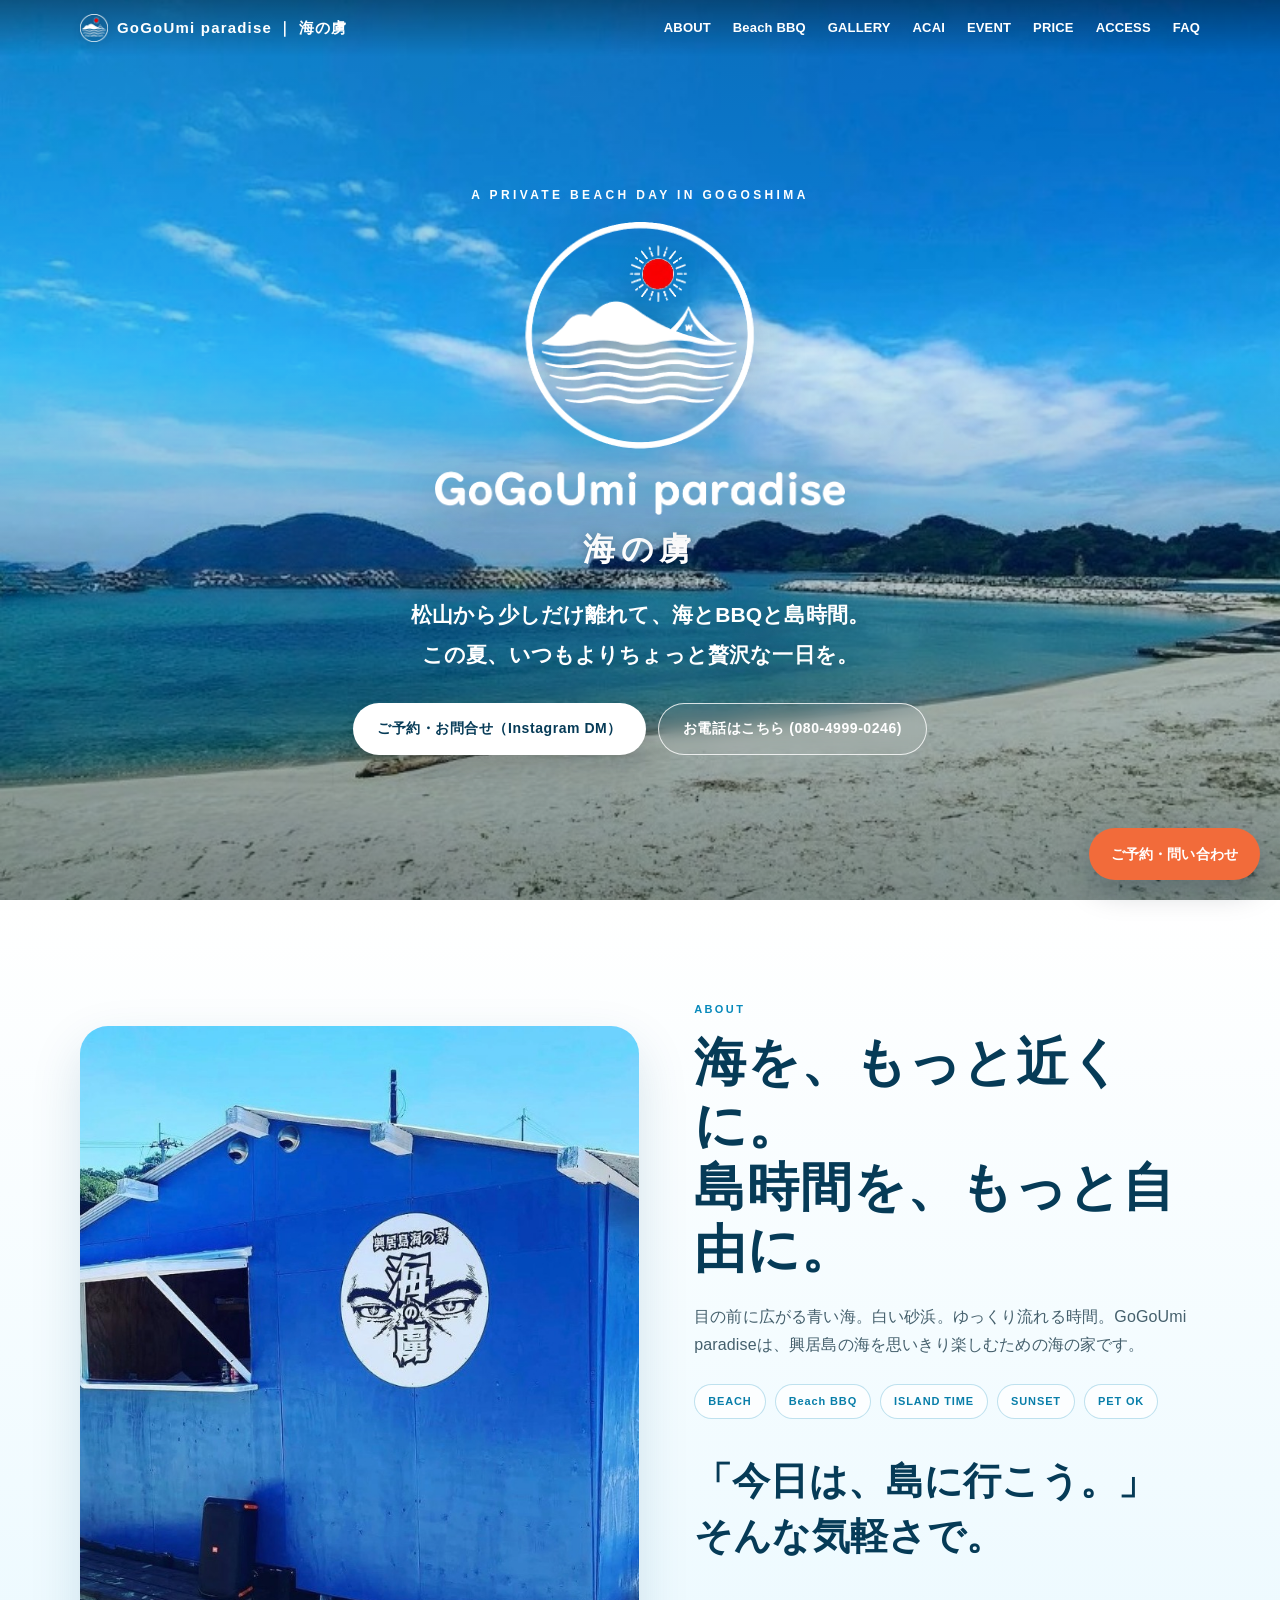
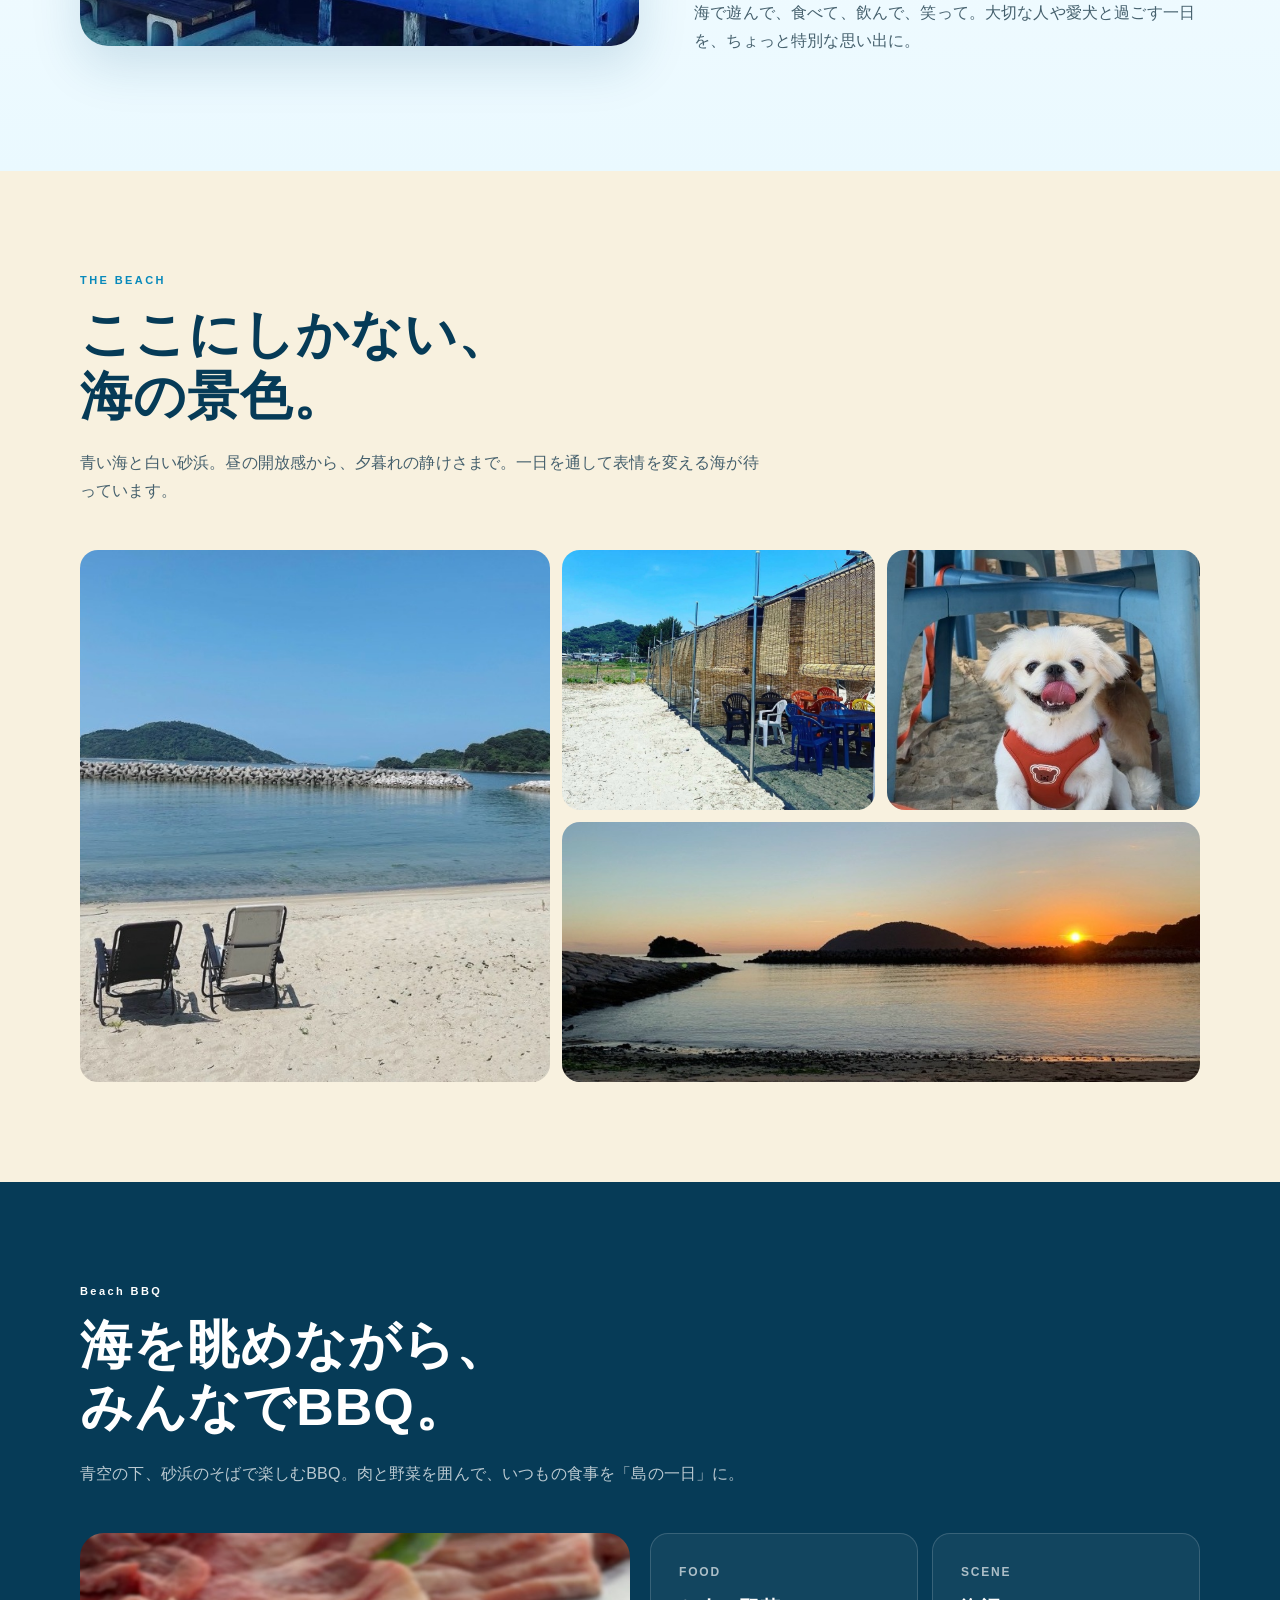
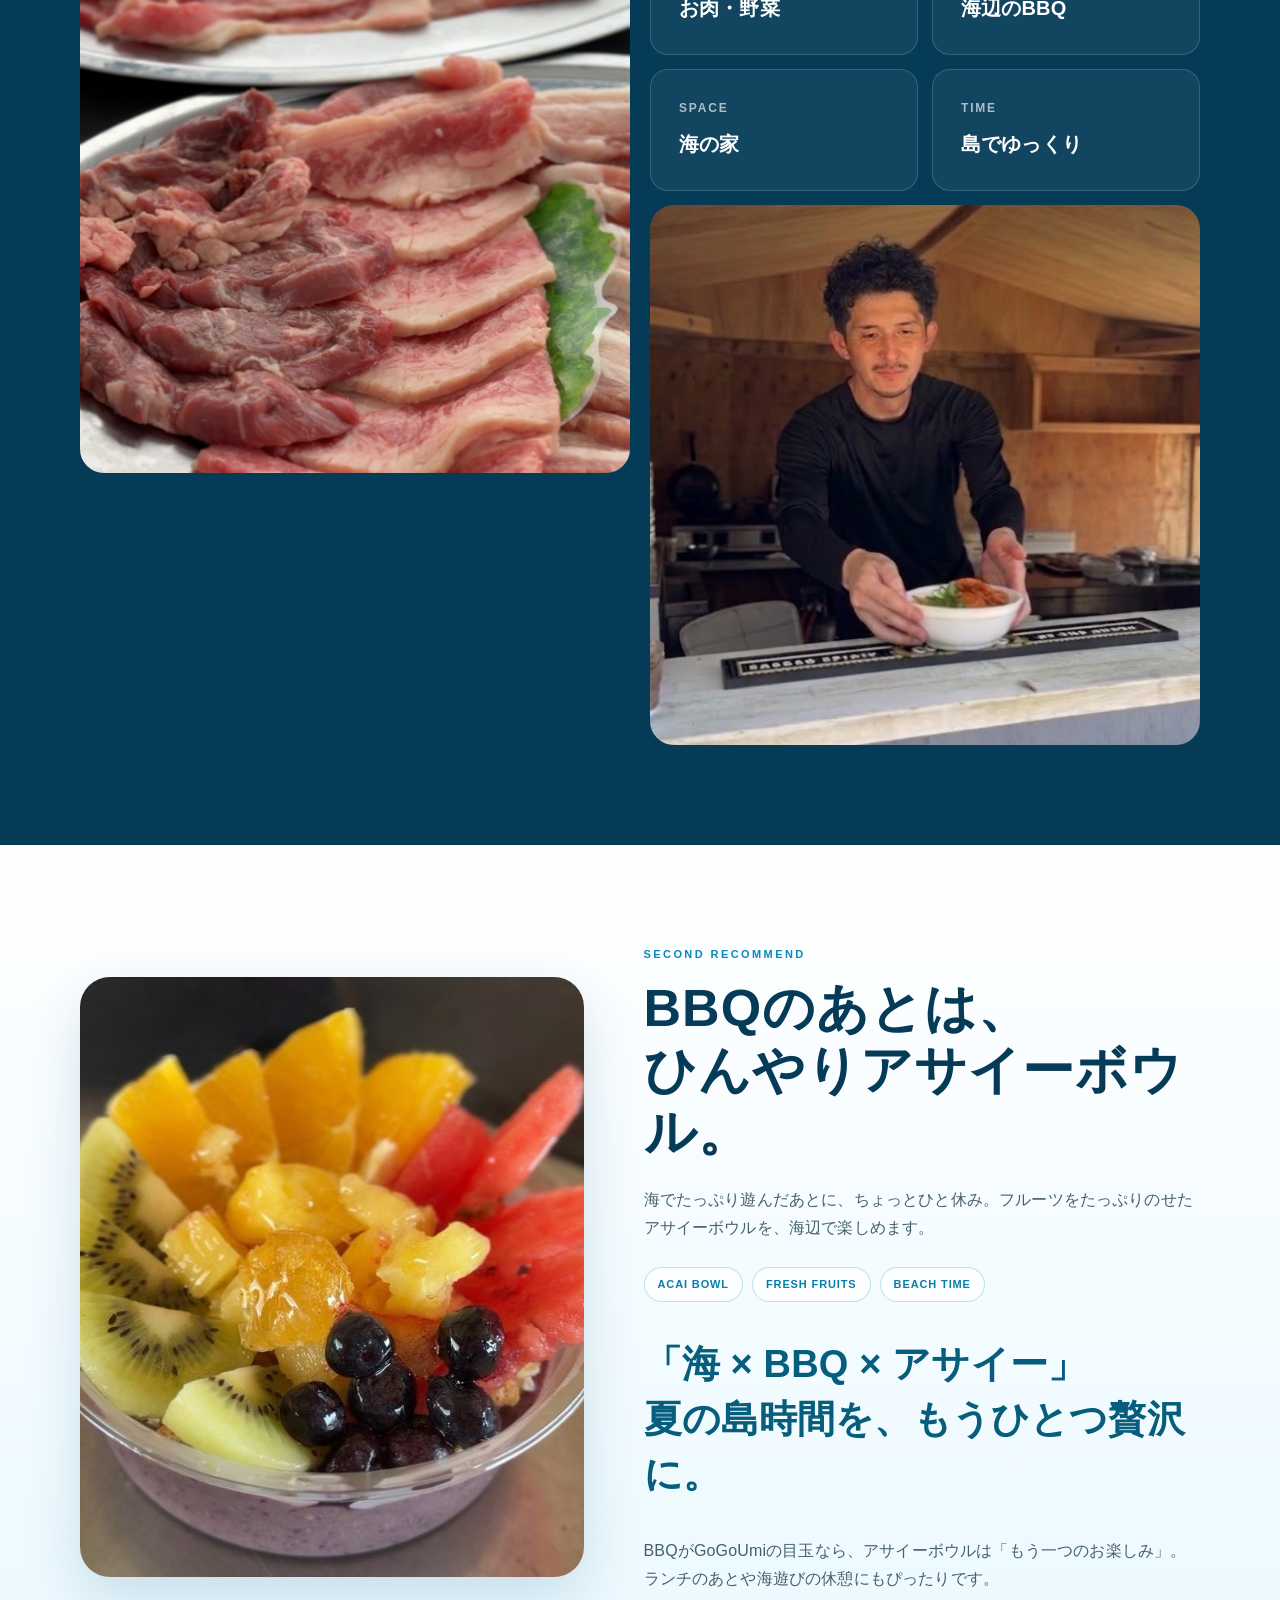
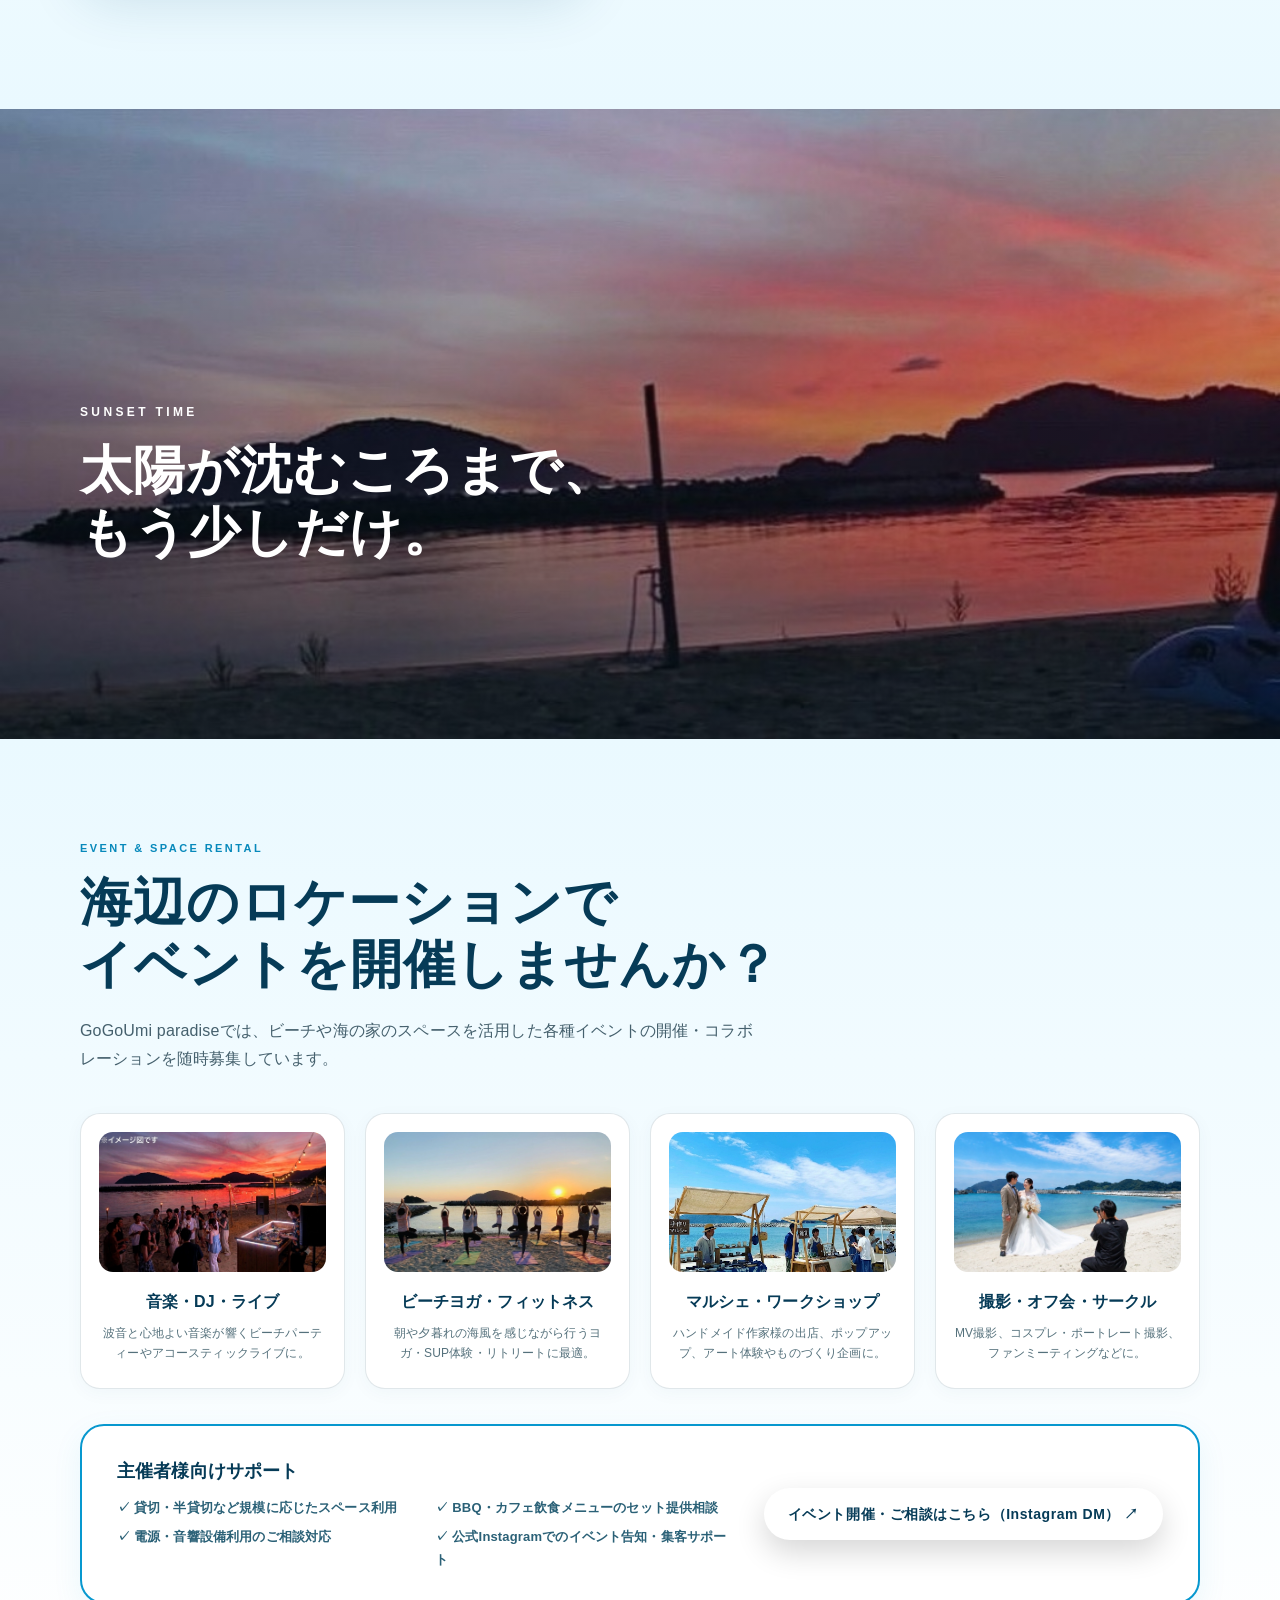
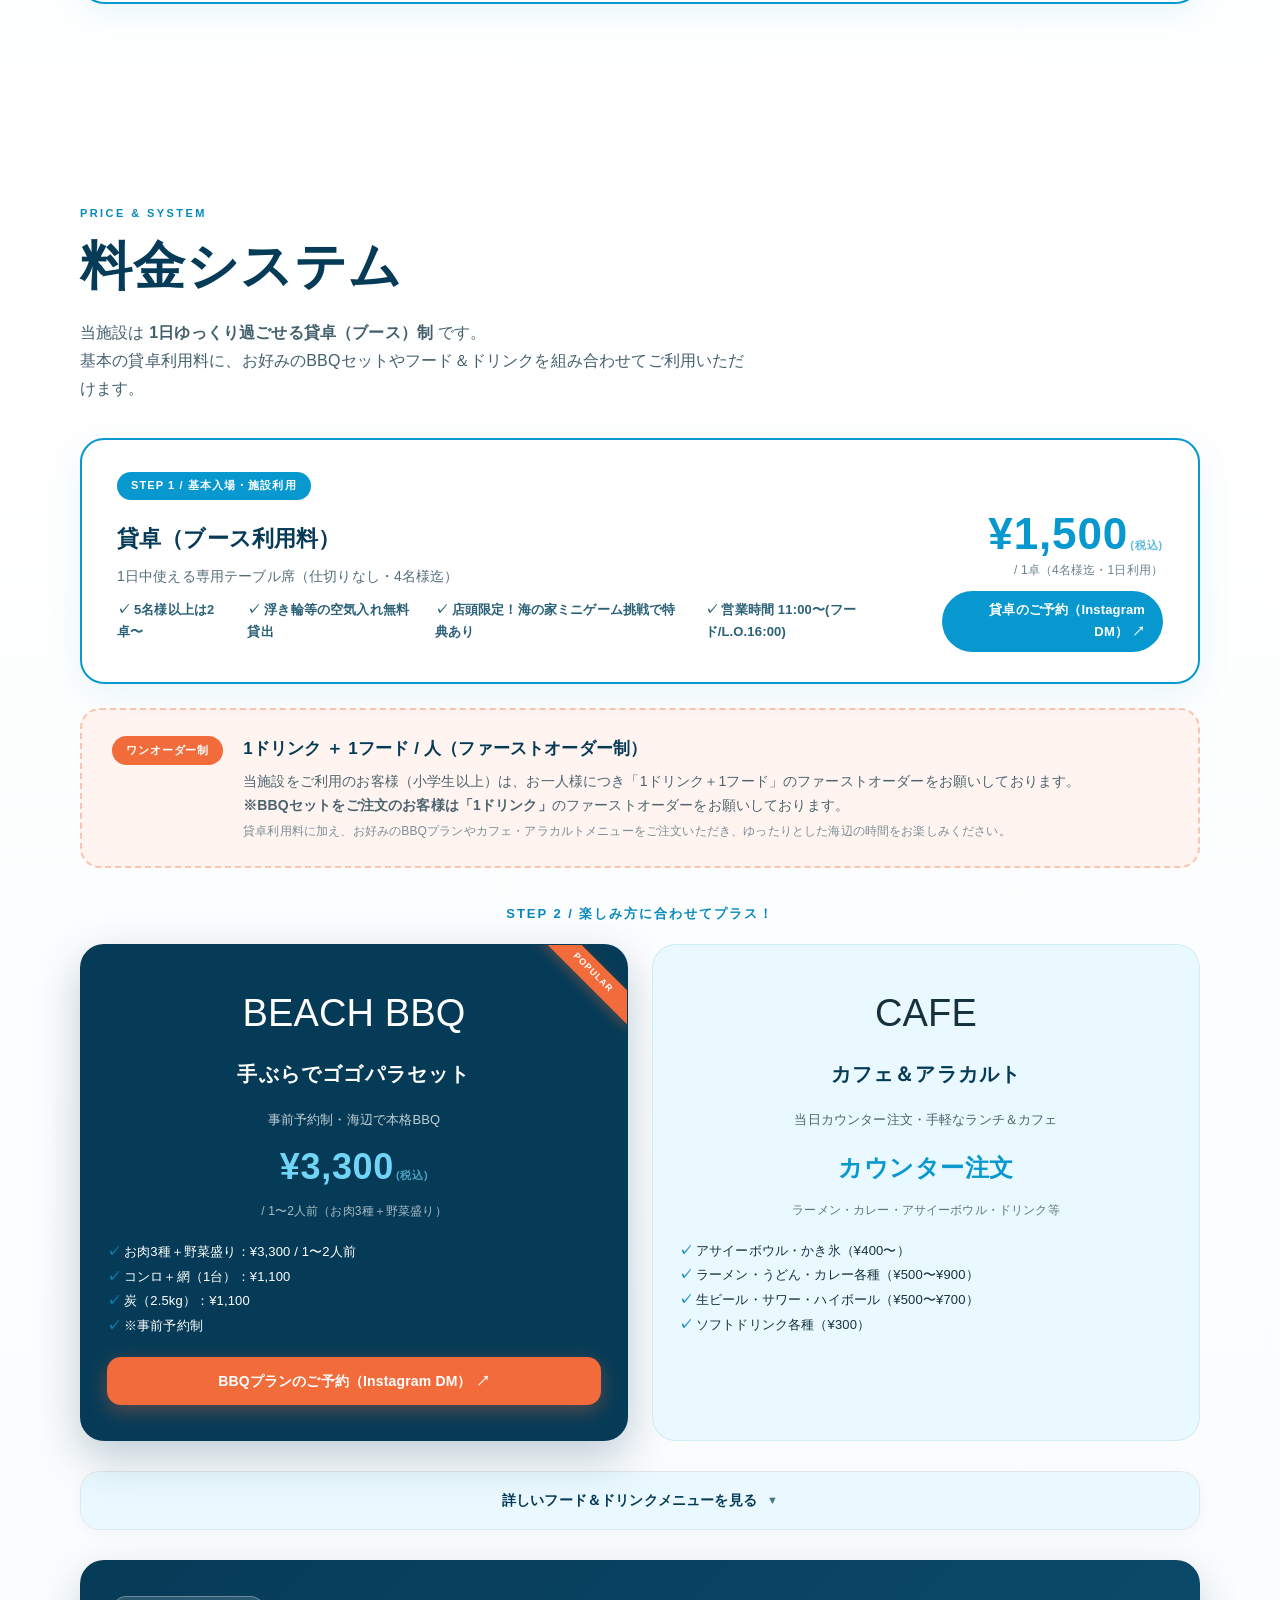
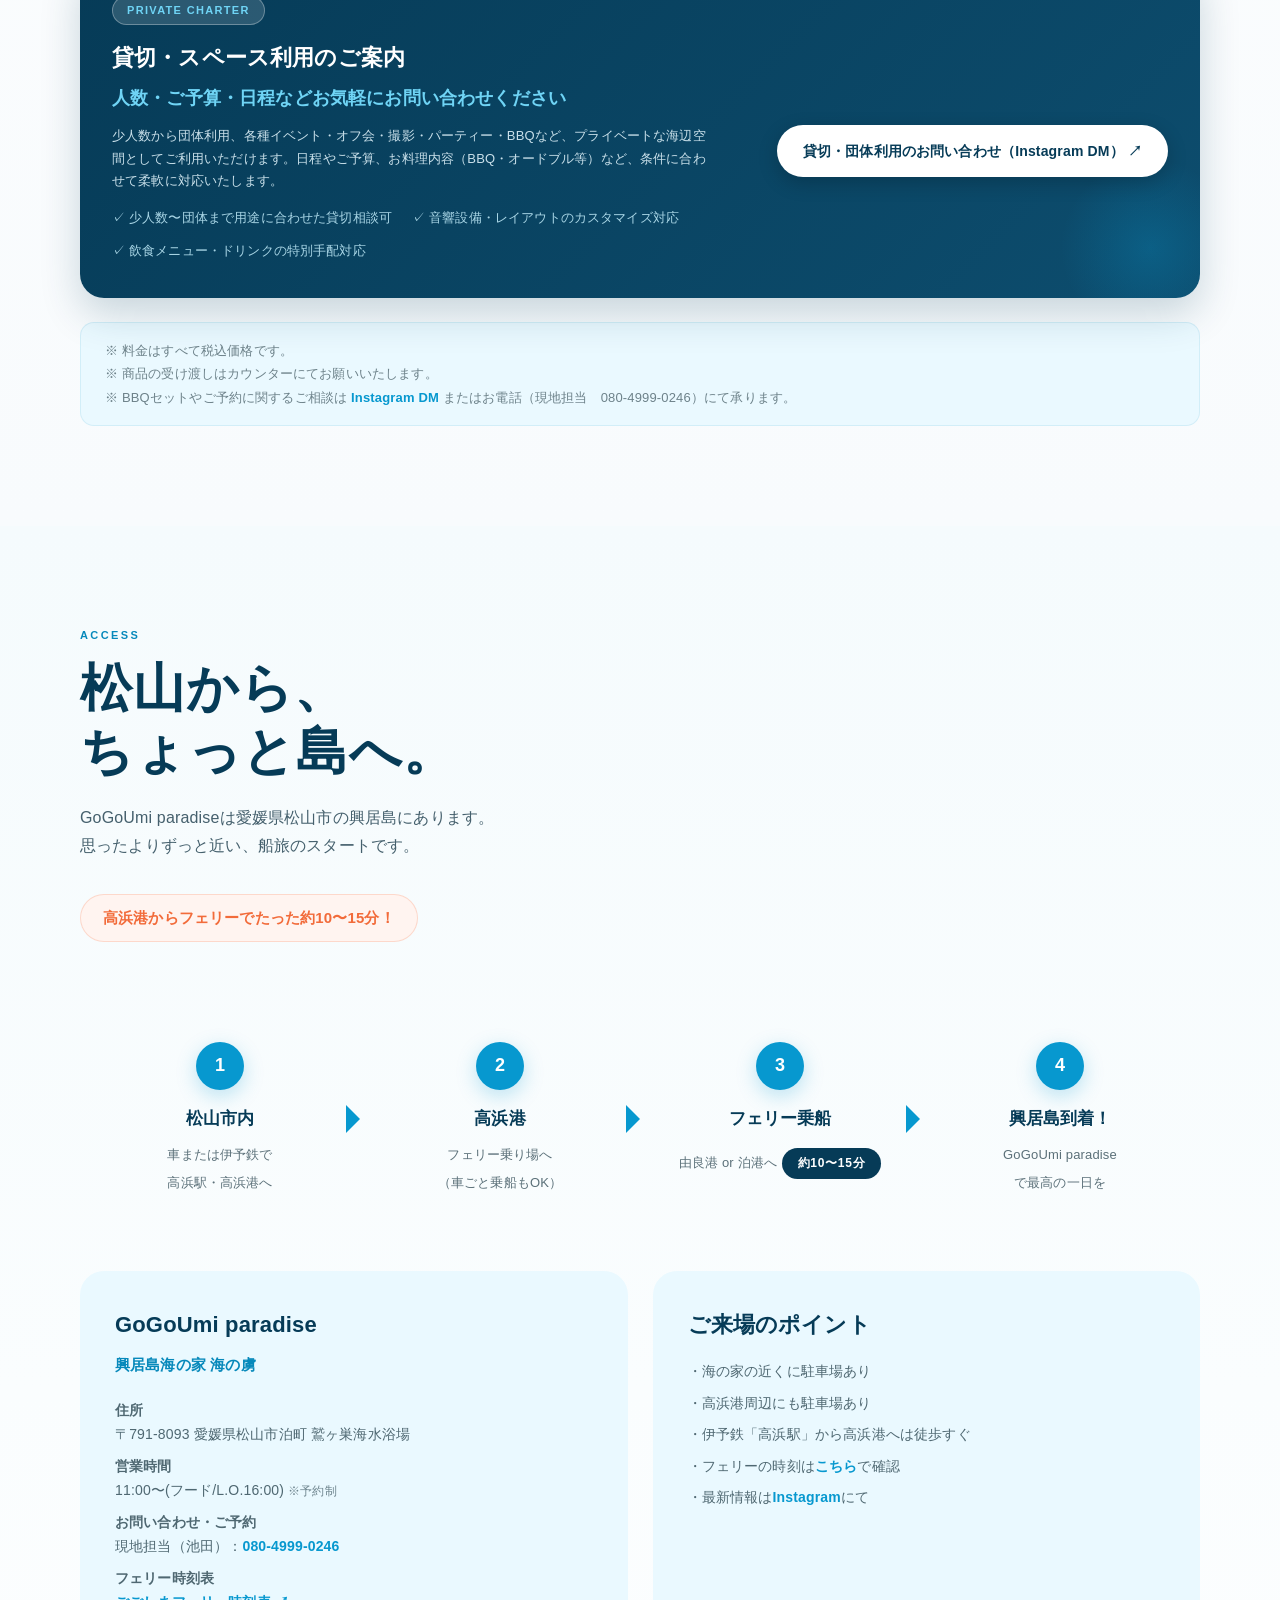
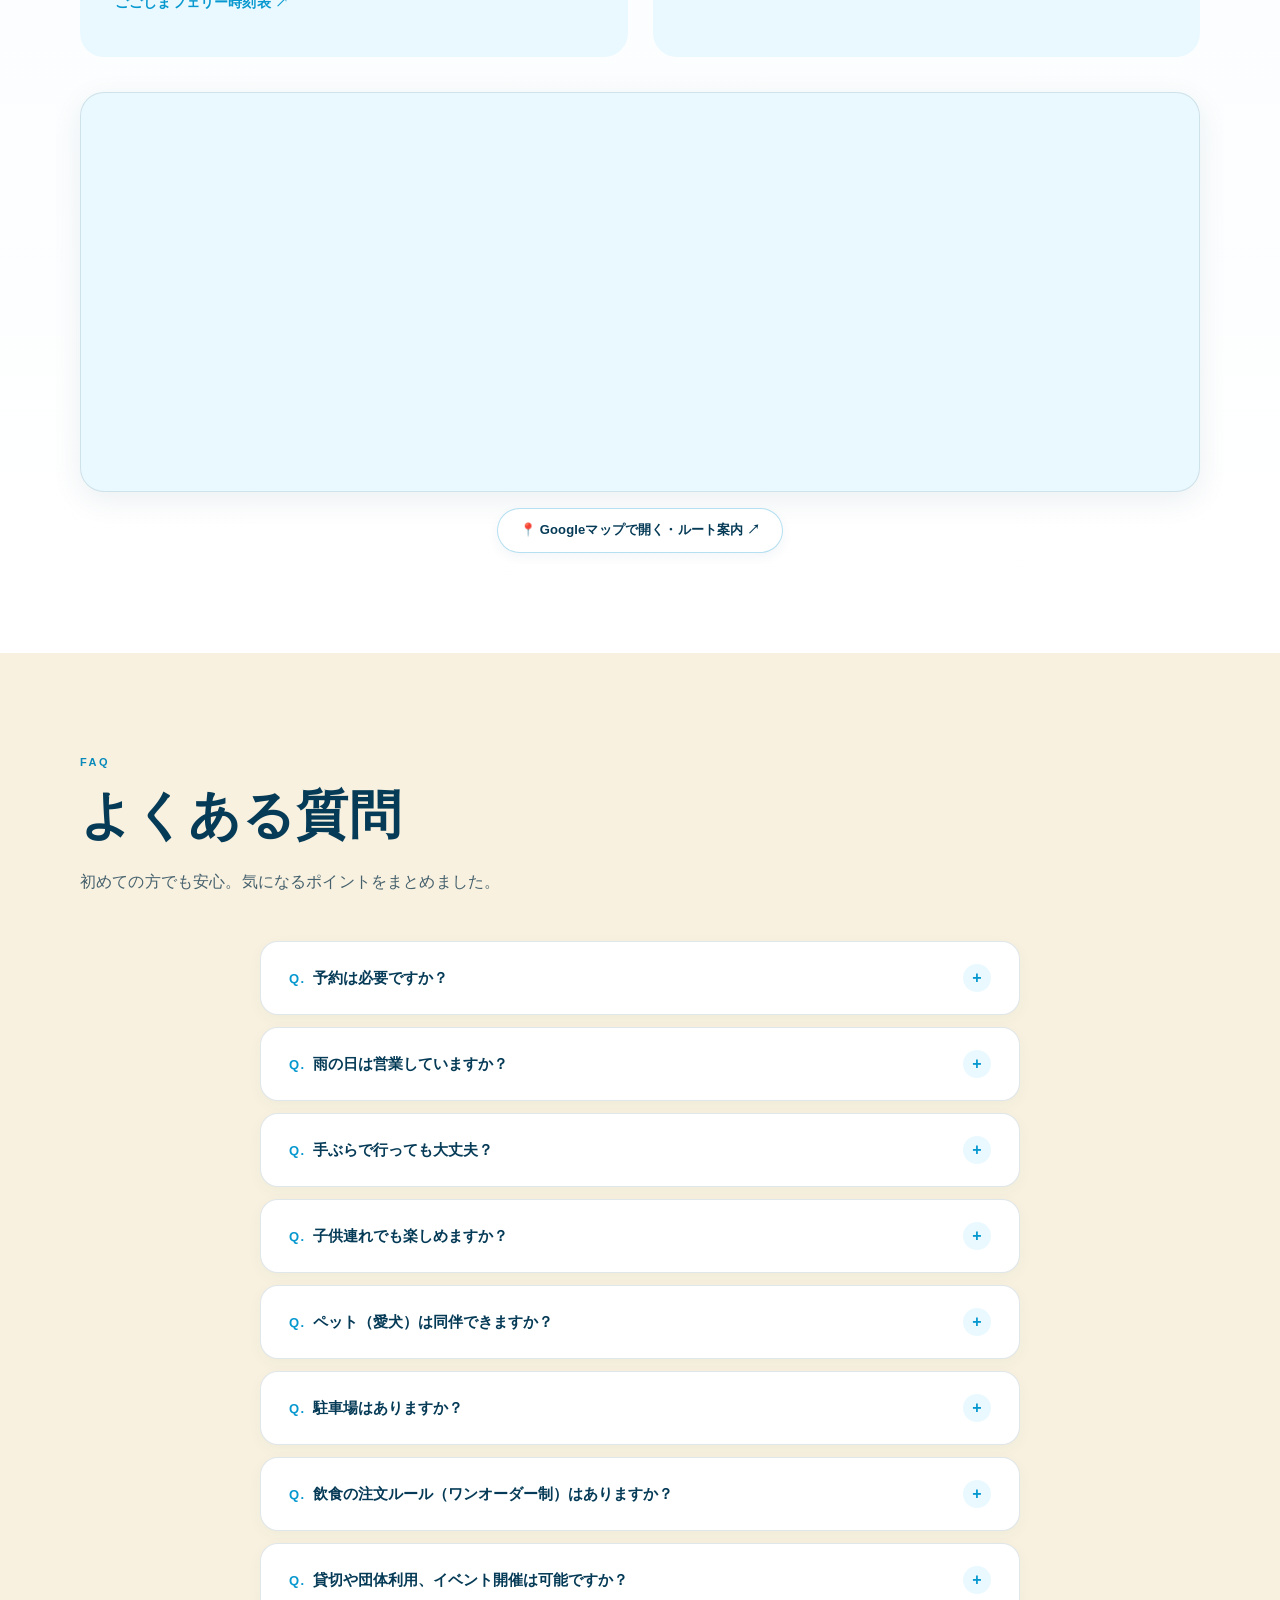
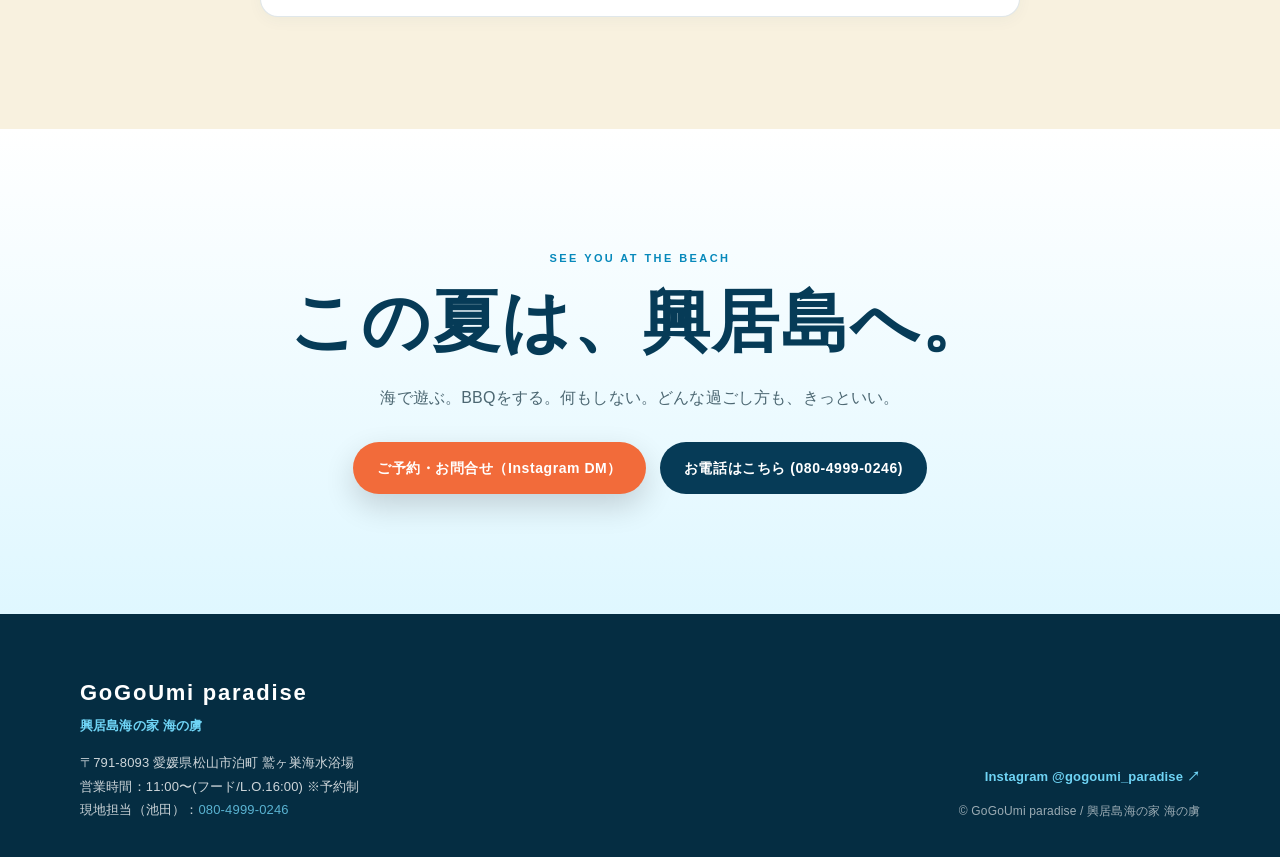
==== index.html @ 3ad5ec8e "feat: BBQセクションのお肉写真を最新画像に差し替え" ====
<!doctype html>
<html lang="ja">

<head>
  <meta charset="utf-8">
  <meta name="viewport" content="width=device-width, initial-scale=1">
  <meta name="theme-color" content="#0b8fbe">
  <title>GoGoUmi paradise｜海の虜 — 愛媛県松山市・興居島の海の家＆ビーチBBQ</title>
  <meta name="description"
    content="愛媛県松山市・興居島（鷲ヶ巣海水浴場）の海の家『GoGoUmi paradise（海の虜）』公式LP。高浜港からフェリーで約10〜15分。手ぶらで楽しめる海辺のBBQやひんやりアサイーボウル、愛犬同伴OK。団体貸切やイベント利用も受付中。">
  <meta name="robots" content="index, follow">
  <link rel="canonical" href="https://gogoumi-paradise.com/">

  <!-- OGP / SNS Meta Tags -->
  <meta property="og:type" content="website">
  <meta property="og:locale" content="ja_JP">
  <meta property="og:site_name" content="GoGoUmi paradise（海の虜）">
  <meta property="og:title" content="GoGoUmi paradise｜海の虜 — 愛媛県松山市・興居島の海の家＆ビーチBBQ">
  <meta property="og:description"
    content="愛媛県松山市・興居島（鷲ヶ巣海水浴場）の海の家『GoGoUmi paradise（海の虜）』公式LP。手ぶらBBQ・アサイーボウル・愛犬同伴OK・団体貸切受付中。">
  <meta property="og:url" content="https://gogoumi-paradise.com/">
  <meta property="og:image" content="https://gogoumi-paradise.com/images/photo12.jpeg">

  <!-- Twitter Card -->
  <meta name="twitter:card" content="summary_large_image">
  <meta name="twitter:title" content="GoGoUmi paradise｜海の虜 — 愛媛県松山市・興居島の海の家＆ビーチBBQ">
  <meta name="twitter:description"
    content="愛媛県松山市・興居島（鷲ヶ巣海水浴場）の海の家『GoGoUmi paradise（海の虜）』公式LP。手ぶらBBQ・アサイーボウル・愛犬同伴OK・団体貸切受付中。">
  <meta name="twitter:image" content="https://gogoumi-paradise.com/images/photo12.jpeg">

  <link rel="icon" type="image/jpeg" href="images/logo.jpeg">
  <link rel="apple-touch-icon" href="images/logo.jpeg">
  <link rel="stylesheet" href="style.css">

  <!-- 構造化データ (Schema.org / JSON-LD) -->
  <!-- 1. 店舗情報 (LocalBusiness / Restaurant) -->
  <script type="application/ld+json">
  {
    "@context": "https://schema.org",
    "@type": ["LocalBusiness", "Restaurant"],
    "@id": "https://gogoumi-paradise.com/#business",
    "name": "GoGoUmi paradise（海の虜）",
    "image": "https://gogoumi-paradise.com/images/photo19.jpeg",
    "url": "https://gogoumi-paradise.com/",
    "telephone": "080-4999-0246",
    "priceRange": "¥¥",
    "servesCuisine": ["BBQ", "Cafe", "Japanese"],
    "address": {
      "@type": "PostalAddress",
      "streetAddress": "泊町 鷲ヶ巣海水浴場",
      "addressLocality": "松山市",
      "addressRegion": "愛媛県",
      "postalCode": "791-8093",
      "addressCountry": "JP"
    },
    "geo": {
      "@type": "GeoCoordinates",
      "latitude": 33.8860,
      "longitude": 132.6840
    },
    "openingHoursSpecification": [
      {
        "@type": "OpeningHoursSpecification",
        "dayOfWeek": ["Monday", "Tuesday", "Wednesday", "Thursday", "Friday", "Saturday", "Sunday"],
        "opens": "11:00",
        "closes": "16:00"
      }
    ],
    "sameAs": [
      "https://www.instagram.com/gogoumi_paradise"
    ]
  }
  </script>

  <!-- 2. FAQ (FAQPage リッチリザルト対応) -->
  <script type="application/ld+json">
  {
    "@context": "https://schema.org",
    "@type": "FAQPage",
    "mainEntity": [
      {
        "@type": "Question",
        "name": "予約は必要ですか？",
        "acceptedAnswer": {
          "@type": "Answer",
          "text": "はい、事前のご予約をお願いしております。空き状況の確認・ご予約はInstagram DM、またはお電話（080-4999-0246）からお問い合わせください。"
        }
      },
      {
        "@type": "Question",
        "name": "雨の日は営業していますか？",
        "acceptedAnswer": {
          "@type": "Answer",
          "text": "天候状況により営業を見合わせる場合がございます。当日の営業状況はInstagramのストーリーズでご確認ください。"
        }
      },
      {
        "@type": "Question",
        "name": "手ぶらで行っても大丈夫？",
        "acceptedAnswer": {
          "@type": "Answer",
          "text": "はい！BBQプランには機材・食材がセットになっています。お気軽に手ぶらでお越しください。水着やタオルなどはお持ちいただくことをおすすめします。"
        }
      },
      {
        "@type": "Question",
        "name": "子供連れでも楽しめますか？",
        "acceptedAnswer": {
          "@type": "Answer",
          "text": "もちろんです！ファミリーでのご利用も大歓迎です。砂浜での海遊びやBBQを、お子様と一緒にお楽しみいただけます。"
        }
      },
      {
        "@type": "Question",
        "name": "ペット（愛犬）は同伴できますか？",
        "acceptedAnswer": {
          "@type": "Answer",
          "text": "はい、ペット同伴でのご来場も大歓迎です！海辺のお散歩やBBQを愛犬と一緒にお楽しみいただけます。他のお客様へのご配慮のため、リードの着用をお願いしております。"
        }
      },
      {
        "@type": "Question",
        "name": "駐車場はありますか？",
        "acceptedAnswer": {
          "@type": "Answer",
          "text": "はい、海の家の近くに駐車場がございます。お車でお越しの際もご安心ください。"
        }
      },
      {
        "@type": "Question",
        "name": "飲食の注文ルール（ワンオーダー制）はありますか？",
        "acceptedAnswer": {
          "@type": "Answer",
          "text": "はい、当施設をご利用のお客様（小学生以上）には、お一人様につき「1ドリンク＋1フード」のファーストオーダーをお願いしております（※BBQセットをご注文のお客様は「1ドリンク」のファーストオーダーをお願いしております）。貸卓利用料に加え、手ぶらBBQセットやカフェ・フードメニュー（ラーメン・カレー・うどん・アサイーボウル等）からお好きな組み合わせをご注文いただけます。"
        }
      },
      {
        "@type": "Question",
        "name": "貸切や団体利用、イベント開催は可能ですか？",
        "acceptedAnswer": {
          "@type": "Answer",
          "text": "はい、少人数から団体様まで施設貸切や、ビーチイベント（ヨガ・音楽・撮影・ワークショップ・オフ会等）の開催を大歓迎しております。日程、ご予算、特別メニューのご要望など、お気軽にInstagram DMまたはお電話（080-4999-0246）にてご相談ください。"
        }
      }
    ]
  }
  </script>
</head>

<body>
  <nav class="nav" id="nav">
    <div class="container nav-inner">
      <a class="brand" href="#">
        <img src="images/logo_mark_white_clean.png" alt="GoGoUmi paradise ロゴマーク" class="brand-mark brand-mark-white">
        <img src="images/logo_mark_clean.png" alt="GoGoUmi paradise ロゴマーク" class="brand-mark brand-mark-scrolled">
        <span>GoGoUmi paradise ｜ 海の虜</span>
      </a>
      <div class="nav-links">
        <a href="#about">ABOUT</a><a href="#bbq">Beach BBQ</a><a href="#gallery">GALLERY</a><a href="#acai">ACAI</a><a
          href="#events">EVENT</a><a href="#price">PRICE</a><a href="#access">ACCESS</a><a href="#faq">FAQ</a>
      </div>
    </div>
  </nav>

  <header class="hero">
    <div class="hero-bg"><img src="images/photo12.jpeg" alt="興居島の青い海と砂浜" fetchpriority="high"></div>
    <div class="container hero-content">
      <div>
        <div class="eyebrow">A PRIVATE BEACH DAY IN GOGOSHIMA</div>
        <h1><img src="images/logo_white_center.png" alt="GoGoUmi paradise" class="hero-logo"><span>海の虜</span></h1>
        <p class="hero-copy">松山から少しだけ離れて、海とBBQと島時間。<br>この夏、いつもよりちょっと贅沢な一日を。</p>
        <div class="cta-row">
          <a class="btn btn-primary" href="https://www.instagram.com/gogoumi_paradise" data-reserve-link target="_blank"
            rel="noopener noreferrer">ご予約・お問合せ（Instagram DM）</a>
          <a class="btn btn-outline" href="tel:08049990246">お電話はこちら (080-4999-0246)</a>
        </div>
      </div>
    </div>
  </header>

  <main>
    <section class="intro" id="about">
      <div class="container intro-grid">
        <div class="intro-photo"><img src="images/photo19.jpeg" alt="GoGoUmi paradise 海の家 外観" loading="lazy"
            decoding="async"></div>
        <div>
          <div class="kicker">ABOUT</div>
          <h2>海を、もっと近くに。<br>島時間を、もっと自由に。</h2>
          <p class="lead">目の前に広がる青い海。白い砂浜。ゆっくり流れる時間。GoGoUmi paradiseは、興居島の海を思いきり楽しむための海の家です。</p>
          <div class="badges"><span class="badge">BEACH</span><span class="badge">Beach BBQ</span><span
              class="badge">ISLAND
              TIME</span><span class="badge">SUNSET</span><span class="badge">PET OK</span></div>
          <p class="quote">「今日は、島に行こう。」<br>そんな気軽さで。</p>
          <p class="lead">海で遊んで、食べて、飲んで、笑って。大切な人や愛犬と過ごす一日を、ちょっと特別な思い出に。</p>
        </div>
      </div>
    </section>

    <section class="gallery" id="gallery">
      <div class="container">
        <div class="kicker">THE BEACH</div>
        <h2>ここにしかない、<br>海の景色。</h2>
        <p class="lead">青い海と白い砂浜。昼の開放感から、夕暮れの静けさまで。一日を通して表情を変える海が待っています。</p>
        <div class="gallery-grid">
          <div class="g g1"><img src="images/photo14.jpeg" alt="砂浜のビーチチェアと青い海" loading="lazy" decoding="async"></div>
          <div class="g g2"><img src="images/photo15.jpeg" alt="海の家のすだれとテラス席" loading="lazy" decoding="async"></div>
          <div class="g g3"><img src="images/dog.jpeg" alt="海辺で一緒に過ごす愛犬" loading="lazy" decoding="async"></div>
          <div class="g g4"><img src="images/photo20.jpeg" alt="夕暮れ・サンセットの砂浜" loading="lazy" decoding="async"></div>
        </div>
      </div>
    </section>


    <section class="bbq" id="bbq">
      <div class="container">
        <div class="kicker">Beach BBQ</div>
        <h2>海を眺めながら、<br>みんなでBBQ。</h2>
        <p class="lead">青空の下、砂浜のそばで楽しむBBQ。肉と野菜を囲んで、いつもの食事を「島の一日」に。</p>
        <div class="bbq-grid">
          <div class="photo"><img src="images/photo9_v2.jpeg" alt="BBQのお肉" loading="lazy" decoding="async"></div>
          <div>
            <div class="info">
              <div class="info-box"><strong>FOOD</strong><b>お肉・野菜</b></div>
              <div class="info-box"><strong>SCENE</strong><b>海辺のBBQ</b></div>
              <div class="info-box"><strong>SPACE</strong><b>海の家</b></div>
              <div class="info-box"><strong>TIME</strong><b>島でゆっくり</b></div>
            </div>
            <div class="photo bbq-sub-photo"><img src="images/photo23_v2.jpeg" alt="カウンターでお迎えする店主" loading="lazy"
                decoding="async"></div>
          </div>
        </div>
      </div>
    </section>

    <section class="acai" id="acai">
      <div class="container acai-grid">
        <div class="acai-photo"><img src="images/acai_v2.jpeg" alt="フルーツたっぷりのアサイーボウル" loading="lazy" decoding="async">
        </div>
        <div>
          <div class="kicker">SECOND RECOMMEND</div>
          <h2>BBQのあとは、<br>ひんやりアサイーボウル。</h2>
          <p class="lead">海でたっぷり遊んだあとに、ちょっとひと休み。フルーツをたっぷりのせたアサイーボウルを、海辺で楽しめます。</p>
          <div class="badges"><span class="badge">ACAI BOWL</span><span class="badge">FRESH FRUITS</span><span
              class="badge">BEACH TIME</span></div>
          <p class="quote">「海 × BBQ × アサイー」<br>夏の島時間を、もうひとつ贅沢に。</p>
          <p class="lead">BBQがGoGoUmiの目玉なら、アサイーボウルは「もう一つのお楽しみ」。ランチのあとや海遊びの休憩にもぴったりです。</p>
        </div>
      </div>
    </section>

    <section class="sunset">
      <img src="images/photo11.jpeg" alt="興居島の鮮やかな夕暮れ" loading="lazy" decoding="async">
      <div class="container sunset-content">
        <div>
          <div class="eyebrow">SUNSET TIME</div>
          <h2>太陽が沈むころまで、<br>もう少しだけ。</h2>
        </div>
      </div>
    </section>

    <!-- ====== EVENT RECRUITMENT ====== -->
    <!-- ※ イベント募集内容の変更は「prices.js」の eventRecruit を編集してください -->
    <section class="events" id="events">
      <div class="container">
        <!-- prices.js から自動描画されます -->
      </div>
    </section>

    <!-- ====== PRICE ====== -->
    <!-- ※ 料金・メニュー・予約URLの変更は「prices.js」を編集してください -->
    <section class="price" id="price">
      <div class="container">
        <!-- prices.js から自動描画されます -->
      </div>
    </section>

    <!-- ====== ACCESS ====== -->
    <section class="access" id="access">
      <div class="container">
        <div class="kicker">ACCESS</div>
        <h2>松山から、<br>ちょっと島へ。</h2>
        <p class="lead">GoGoUmi paradiseは愛媛県松山市の興居島にあります。<br>思ったよりずっと近い、船旅のスタートです。</p>
        <div class="access-highlight">高浜港からフェリーでたった約10〜15分！</div>

        <!-- step flow -->
        <div class="access-steps">
          <div class="access-step">
            <div class="step-num">1</div>
            <span class="step-label">松山市内</span>
            <span class="step-desc">車または伊予鉄で<br>高浜駅・高浜港へ</span>
          </div>
          <div class="access-step">
            <div class="step-num">2</div>
            <span class="step-label">高浜港</span>
            <span class="step-desc">フェリー乗り場へ<br>（車ごと乗船もOK）</span>
          </div>
          <div class="access-step">
            <div class="step-num">3</div>
            <span class="step-label">フェリー乗船</span>
            <span class="step-desc">由良港 or 泊港へ</span>
            <span class="step-time">約10〜15分</span>
          </div>
          <div class="access-step">
            <div class="step-num">4</div>
            <span class="step-label">興居島到着！</span>
            <span class="step-desc">GoGoUmi paradise<br>で最高の一日を</span>
          </div>
        </div>

        <!-- detail cards -->
        <div class="access-detail">
          <div class="access-card">
            <h3>GoGoUmi paradise<br><span class="access-card-sub">興居島海の家 海の虜</span></h3>
            <p><b>住所</b><br>〒791-8093 愛媛県松山市泊町 鷲ヶ巣海水浴場</p>
            <p><b>営業時間</b><br>11:00〜(フード/L.O.16:00) <span class="note-inline">※予約制</span></p>
            <p><b>お問い合わせ・ご予約</b><br>現地担当（池田）：<a href="tel:08049990246" class="link-highlight">080-4999-0246</a></p>
            <p><b>フェリー時刻表</b><br><a href="https://gogoshima-ferry.com/timetable_faretable/" target="_blank"
                rel="noopener noreferrer">ごごしまフェリー時刻表 ↗</a></p>
          </div>
          <div class="access-card">
            <h3>ご来場のポイント</h3>
            <p>・海の家の近くに駐車場あり</p>
            <p>・高浜港周辺にも駐車場あり</p>
            <p>・伊予鉄「高浜駅」から高浜港へは徒歩すぐ</p>
            <p>・フェリーの時刻は<a href="https://gogoshima-ferry.com/timetable_faretable/" target="_blank"
                rel="noopener noreferrer">こちら</a>で確認</p>
            <p>・最新情報は<a href="https://www.instagram.com/gogoumi_paradise" target="_blank"
                rel="noopener noreferrer">Instagram</a>にて</p>
          </div>
        </div>

        <!-- 地図埋め込み -->
        <div class="access-map-wrapper">
          <div class="access-map">
            <iframe
              src="https://maps.google.com/maps?output=embed&q=%E6%84%9B%E5%A8%9E%E7%9C%8C%E6%9D%BE%E5%B1%B1%E5%B8%82%E6%Bcca%E7%94%BA%20%E9%B7%B2%E3%83%B6%E5%B7%A3%E6%B5%B7%E6%B0%B4%E6%B5%B4%E5%A0%B4"
              width="100%" height="100%" allowfullscreen="" loading="lazy" referrerpolicy="no-referrer-when-downgrade"
              title="GoGoUmi paradise（鷲ヶ巣海水浴場）アクセスマップ">
            </iframe>
          </div>
          <div class="access-map-action">
            <a class="btn-map-link"
              href="https://maps.google.com/?q=%E6%84%9B%E5%A8%9E%E7%9C%8C%E6%9D%BE%E5%B1%B1%E5%B8%82%E6%Bcca%E7%94%BA%20%E9%B7%B2%E3%83%B6%E5%B7%A3%E6%B5%B7%E6%B0%B4%E6%B5%B4%E5%A0%B4"
              target="_blank" rel="noopener noreferrer">
              📍 Googleマップで開く・ルート案内 ↗
            </a>
          </div>
        </div>
      </div>
    </section>

    <!-- ====== FAQ ====== -->
    <section class="faq" id="faq">
      <div class="container">
        <div class="kicker">FAQ</div>
        <h2>よくある質問</h2>
        <p class="lead">初めての方でも安心。気になるポイントをまとめました。</p>
        <div class="faq-list">

          <div class="faq-item">
            <button type="button" class="faq-q" aria-expanded="false">
              <div><span class="q-label">Q.</span>予約は必要ですか？</div>
              <div class="faq-toggle">+</div>
            </button>
            <div class="faq-a">
              <div class="faq-a-inner">はい、事前のご予約をお願いしております。空き状況の確認・ご予約は<a
                  href="https://www.instagram.com/gogoumi_paradise" target="_blank" rel="noopener noreferrer"
                  class="link-highlight">Instagram DM</a>、またはお電話（<a href="tel:08049990246"
                  class="link-highlight">080-4999-0246</a>）からお問い合わせください。</div>
            </div>
          </div>

          <div class="faq-item">
            <button type="button" class="faq-q" aria-expanded="false">
              <div><span class="q-label">Q.</span>雨の日は営業していますか？</div>
              <div class="faq-toggle">+</div>
            </button>
            <div class="faq-a">
              <div class="faq-a-inner">天候状況により営業を見合わせる場合がございます。当日の営業状況は<a
                  href="https://www.instagram.com/gogoumi_paradise" target="_blank" rel="noopener noreferrer"
                  class="link-highlight">Instagram</a>のストーリーズでご確認ください。</div>
            </div>
          </div>

          <div class="faq-item">
            <button type="button" class="faq-q" aria-expanded="false">
              <div><span class="q-label">Q.</span>手ぶらで行っても大丈夫？</div>
              <div class="faq-toggle">+</div>
            </button>
            <div class="faq-a">
              <div class="faq-a-inner">はい！BBQプランには機材・食材がセットになっています。お気軽に手ぶらでお越しください。水着やタオルなどはお持ちいただくことをおすすめします。</div>
            </div>
          </div>

          <div class="faq-item">
            <button type="button" class="faq-q" aria-expanded="false">
              <div><span class="q-label">Q.</span>子供連れでも楽しめますか？</div>
              <div class="faq-toggle">+</div>
            </button>
            <div class="faq-a">
              <div class="faq-a-inner">もちろんです！ファミリーでのご利用も大歓迎です。砂浜での海遊びやBBQを、お子様と一緒にお楽しみいただけます。</div>
            </div>
          </div>

          <div class="faq-item">
            <button type="button" class="faq-q" aria-expanded="false">
              <div><span class="q-label">Q.</span>ペット（愛犬）は同伴できますか？</div>
              <div class="faq-toggle">+</div>
            </button>
            <div class="faq-a">
              <div class="faq-a-inner">はい、ペット同伴でのご来場も大歓迎です！海辺のお散歩やBBQを愛犬と一緒にお楽しみいただけます。他のお客様へのご配慮のため、リードの着用をお願いしております。
              </div>
            </div>
          </div>

          <div class="faq-item">
            <button type="button" class="faq-q" aria-expanded="false">
              <div><span class="q-label">Q.</span>駐車場はありますか？</div>
              <div class="faq-toggle">+</div>
            </button>
            <div class="faq-a">
              <div class="faq-a-inner">はい、海の家の近くに駐車場がございます。お車でお越しの際もご安心ください。</div>
            </div>
          </div>

          <div class="faq-item">
            <button type="button" class="faq-q" aria-expanded="false">
              <div><span class="q-label">Q.</span>飲食の注文ルール（ワンオーダー制）はありますか？</div>
              <div class="faq-toggle">+</div>
            </button>
            <div class="faq-a">
              <div class="faq-a-inner">
                はい、当施設をご利用のお客様（小学生以上）には、お一人様につき「1ドリンク＋1フード」のファーストオーダーをお願いしております（※BBQセットをご注文のお客様は「1ドリンク」のファーストオーダーをお願いしております）。貸卓利用料に加え、手ぶらBBQセットやカフェ・フードメニュー（ラーメン・カレー・うどん・アサイーボウル等）からお好きな組み合わせをご注文いただけます。
              </div>
            </div>
          </div>

          <div class="faq-item">
            <button type="button" class="faq-q" aria-expanded="false">
              <div><span class="q-label">Q.</span>貸切や団体利用、イベント開催は可能ですか？</div>
              <div class="faq-toggle">+</div>
            </button>
            <div class="faq-a">
              <div class="faq-a-inner">
                はい、少人数から団体様まで施設貸切や、ビーチイベント（ヨガ・音楽・撮影・ワークショップ・オフ会等）の開催を大歓迎しております。日程、ご予算、特別メニューのご要望など、お気軽に<a
                  href="https://www.instagram.com/gogoumi_paradise" target="_blank" rel="noopener noreferrer"
                  class="link-highlight">Instagram DM</a>またはお電話（<a href="tel:08049990246"
                  class="link-highlight">080-4999-0246</a>）にてご相談ください。</div>
            </div>
          </div>

        </div>
      </div>
    </section>

    <section class="final">
      <div class="container">
        <div class="kicker">SEE YOU AT THE BEACH</div>
        <h2>この夏は、興居島へ。</h2>
        <p>海で遊ぶ。BBQをする。何もしない。どんな過ごし方も、きっといい。</p>
        <div class="final-actions">
          <a class="btn btn-primary btn-accent" href="https://www.instagram.com/gogoumi_paradise" data-reserve-link
            target="_blank" rel="noopener noreferrer">ご予約・お問合せ（Instagram DM）</a>
          <a class="btn btn-deep" href="tel:08049990246">お電話はこちら (080-4999-0246)</a>
        </div>
      </div>
    </section>

  </main>

  <footer class="footer">
    <div class="container footer-inner">
      <div>
        <div class="footer-brand">GoGoUmi paradise</div>
        <div class="footer-sub">興居島海の家 海の虜</div>
        <p class="footer-info">
          〒791-8093 愛媛県松山市泊町 鷲ヶ巣海水浴場<br>
          営業時間：11:00〜(フード/L.O.16:00) ※予約制<br>
          現地担当（池田）：<a href="tel:08049990246">080-4999-0246</a>
        </p>
      </div>
      <div class="footer-right">
        <p><a href="https://www.instagram.com/gogoumi_paradise" target="_blank" rel="noopener noreferrer">Instagram
            @gogoumi_paradise ↗</a></p>
        <small>© GoGoUmi paradise / 興居島海の家 海の虜</small>
      </div>
    </div>
  </footer>

  <!-- 固定フロート予約バー -->
  <div class="float-bar">
    <a class="float-btn float-reserve" href="https://www.instagram.com/gogoumi_paradise" data-reserve-link
      target="_blank" rel="noopener noreferrer">
      <b>ご予約・問い合わせ</b>
    </a>
  </div>

  <!-- 料金・予約設定ファイル（非エンジニアでもここから簡単に編集可能） -->
  <script src="prices.js" defer></script>
  <script src="app.js" defer></script>
</body>

</html>
---- style.css ----
:root {
      --blue: #0798cf;
      --deep: #063b57;
      --sky: #eaf9ff;
      --sand: #f8f1df;
      --ink: #15313e;
      --white: #fff;
      --line: rgba(6, 59, 87, .12);
      --accent: #f26b3a;
      --accent-light: #fff4f0;
    }

    * {
      box-sizing: border-box
    }

    html {
      scroll-behavior: smooth
    }

    body {
      margin: 0;
      font-family: -apple-system, BlinkMacSystemFont, "Hiragino Kaku Gothic ProN", "Yu Gothic", Meiryo, sans-serif;
      color: var(--ink);
      background: #fff;
      line-height: 1.75
    }

    img {
      display: block;
      width: 100%;
      height: 100%;
      object-fit: cover
    }

    a {
      text-decoration: none;
      color: inherit
    }

    .container {
      width: min(1120px, 92%);
      margin: auto
    }

    .nav {
      position: fixed;
      z-index: 50;
      top: 0;
      left: 0;
      right: 0;
      padding: 14px 0;
      transition: .3s;
      background: linear-gradient(to bottom, rgba(0, 0, 0, .35), transparent)
    }

    .nav.scrolled {
      background: rgba(255, 255, 255, .94);
      box-shadow: 0 3px 18px rgba(0, 0, 0, .08)
    }

    .nav-inner {
      display: flex;
      align-items: center;
      justify-content: space-between
    }

    .brand {
      color: #fff;
      font-weight: 800;
      letter-spacing: .08em;
      font-size: 15px;
      display: flex;
      align-items: center;
      gap: 9px;
      text-decoration: none;
      white-space: nowrap;
    }

    .brand-mark {
      width: 28px;
      height: 28px;
      object-fit: contain;
      filter: drop-shadow(0 2px 6px rgba(0, 0, 0, .35));
      flex-shrink: 0;
    }

    .brand-mark-scrolled {
      display: none;
    }

    .brand-mark-white {
      display: block;
    }

    .scrolled .brand {
      color: var(--deep);
    }

    .scrolled .brand-mark-white {
      display: none;
    }

    .scrolled .brand-mark-scrolled {
      display: block;
      filter: none;
    }

    .nav-links {
      display: flex;
      gap: 22px;
      color: #fff;
      font-size: 13px;
      font-weight: 700
    }

    .scrolled .nav-links {
      color: var(--deep)
    }

    .hero {
      height: 100svh;
      min-height: 680px;
      position: relative;
      overflow: hidden;
      background: #058fc7
    }

    .hero-bg {
      position: absolute;
      inset: 0
    }

    .hero-bg img {
      object-position: center center;
      filter: saturate(1.05)
    }

    .hero:after {
      content: "";
      position: absolute;
      inset: 0;
      background: linear-gradient(180deg, rgba(0, 40, 65, .25), rgba(0, 45, 65, .06) 40%, rgba(0, 25, 35, .48))
    }

    .hero-content {
      position: relative;
      z-index: 2;
      height: 100%;
      display: flex;
      align-items: center;
      justify-content: center;
      text-align: center;
      padding-top: 70px;
      padding-bottom: 30px;
      color: #fff
    }

    .eyebrow {
      font-size: 12px;
      letter-spacing: .28em;
      font-weight: 700;
      margin-bottom: 16px
    }

    .hero-logo {
      display: block;
      width: clamp(200px, 32vw, 420px);
      height: auto;
      margin: 0 auto 6px;
      filter: drop-shadow(0 8px 25px rgba(0, 20, 35, .45));
    }

    .hero h1 {
      margin: 0 0 18px;
      letter-spacing: .04em;
      font-weight: 900
    }

    .hero h1 span {
      display: block;
      font-size: clamp(20px, 3.5vw, 32px);
      letter-spacing: .18em;
      margin-top: 2px;
      text-shadow: 0 2px 12px rgba(0, 30, 45, .4);
    }

    .hero-copy {
      font-size: clamp(16px, 2vw, 21px);
      font-weight: 600;
      max-width: 540px;
      margin: 0 auto;
    }

    .cta-row {
      display: flex;
      gap: 12px;
      flex-wrap: wrap;
      justify-content: center;
      margin-top: 28px
    }

    .btn {
      display: inline-flex;
      align-items: center;
      justify-content: center;
      min-height: 52px;
      padding: 0 24px;
      border-radius: 999px;
      font-weight: 800;
      font-size: 14px;
      letter-spacing: .04em
    }

    .btn-primary {
      background: #fff;
      color: var(--deep)
    }

    .btn-outline {
      border: 1px solid rgba(255, 255, 255, .8);
      color: #fff;
      background: rgba(255, 255, 255, .08);
      backdrop-filter: blur(8px)
    }

    .scroll {
      position: absolute;
      right: 4%;
      bottom: 28px;
      z-index: 3;
      color: #fff;
      font-size: 10px;
      letter-spacing: .2em;
      writing-mode: vertical-rl
    }

    section {
      padding: 100px 0
    }

    .kicker {
      color: #0789bb;
      font-size: 11px;
      font-weight: 900;
      letter-spacing: .22em;
      margin-bottom: 12px
    }

    h2 {
      font-size: clamp(30px, 5vw, 52px);
      line-height: 1.2;
      margin: 0 0 22px;
      color: var(--deep);
      letter-spacing: .02em
    }

    .lead {
      font-size: 16px;
      color: #45606d;
      max-width: 680px
    }

    .intro {
      background: linear-gradient(180deg, #fff, var(--sky))
    }

    .intro-grid {
      display: grid;
      grid-template-columns: 1.05fr .95fr;
      gap: 55px;
      align-items: center
    }

    .intro-photo {
      height: 620px;
      border-radius: 28px;
      overflow: hidden;
      box-shadow: 0 20px 50px rgba(0, 80, 120, .15)
    }

    .quote {
      font-size: clamp(24px, 3vw, 38px);
      font-weight: 900;
      line-height: 1.45;
      color: var(--deep);
      margin: 35px 0
    }

    .gallery {
      background: var(--sand)
    }

    .gallery-grid {
      display: grid;
      grid-template-columns: 1.2fr .8fr .8fr;
      grid-template-rows: 260px 260px;
      gap: 12px;
      margin-top: 45px
    }

    .gallery-grid .g1 {
      grid-row: span 2
    }

    .gallery-grid .g4 {
      grid-column: 2 / span 2
    }

    .g {
      border-radius: 18px;
      overflow: hidden
    }

    .g img {
      transition: transform .7s
    }

    .g:hover img {
      transform: scale(1.04)
    }

    .bbq {
      background: var(--deep);
      color: #fff
    }

    .bbq h2,
    .bbq .kicker {
      color: #fff
    }

    .bbq .lead {
      color: rgba(255, 255, 255, .72)
    }

    .bbq-grid {
      display: grid;
      grid-template-columns: 1fr 1fr;
      gap: 20px;
      margin-top: 45px
    }

    .bbq-grid .photo {
      height: 540px;
      border-radius: 24px;
      overflow: hidden
    }

    .info {
      display: grid;
      grid-template-columns: 1fr 1fr;
      gap: 14px
    }

    .info-box {
      border: 1px solid rgba(255, 255, 255, .16);
      padding: 28px;
      border-radius: 18px;
      background: rgba(255, 255, 255, .05)
    }

    .info-box strong {
      display: block;
      font-size: 12px;
      letter-spacing: .15em;
      opacity: .65;
      margin-bottom: 8px
    }

    .info-box b {
      font-size: 20px
    }

    .sunset {
      height: 70vh;
      min-height: 500px;
      position: relative;
      overflow: hidden;
      padding: 0
    }

    .sunset:after {
      content: "";
      position: absolute;
      inset: 0;
      background: linear-gradient(180deg, rgba(5, 40, 55, .08), rgba(5, 25, 35, .5))
    }

    .sunset img {
      position: absolute;
      inset: 0;
      width: 100%;
      height: 100%;
      object-fit: cover;
      object-position: center
    }

    .sunset-content {
      position: absolute;
      z-index: 2;
      inset: 0;
      display: flex;
      align-items: flex-end;
      padding-bottom: 12%;
      color: #fff
    }

    .sunset h2 {
      color: #fff;
      max-width: 750px
    }

    .access {
      background: linear-gradient(180deg, #f5fbfd, #fff)
    }

    .access-highlight {
      display: inline-flex;
      align-items: center;
      gap: 8px;
      background: var(--accent-light);
      border: 1px solid rgba(242, 107, 58, .2);
      padding: 10px 22px;
      border-radius: 999px;
      font-weight: 800;
      font-size: 15px;
      color: var(--accent);
      margin-top: 18px;
      margin-bottom: 30px
    }

    .access-steps {
      display: flex;
      align-items: stretch;
      gap: 0;
      margin-top: 40px;
      position: relative
    }

    .access-step {
      flex: 1;
      text-align: center;
      position: relative;
      padding: 30px 18px
    }

    .access-step:not(:last-child)::after {
      content: "";
      position: absolute;
      top: 50%;
      right: 0;
      transform: translateY(-50%);
      width: 0;
      height: 0;
      border-top: 14px solid transparent;
      border-bottom: 14px solid transparent;
      border-left: 14px solid var(--blue);
      z-index: 2
    }

    .step-num {
      display: inline-flex;
      align-items: center;
      justify-content: center;
      width: 48px;
      height: 48px;
      background: var(--blue);
      color: #fff;
      border-radius: 50%;
      font-weight: 900;
      font-size: 18px;
      margin-bottom: 14px;
      box-shadow: 0 6px 20px rgba(7, 152, 207, .25)
    }

    .step-label {
      display: block;
      font-weight: 900;
      font-size: 17px;
      color: var(--deep);
      margin-bottom: 6px
    }

    .step-desc {
      font-size: 13px;
      color: #5b7079;
      line-height: 1.6
    }

    .step-time {
      display: inline-block;
      background: var(--deep);
      color: #fff;
      padding: 5px 16px;
      border-radius: 999px;
      font-size: 12px;
      font-weight: 800;
      margin-top: 8px;
      letter-spacing: .06em
    }

    .access-detail {
      display: grid;
      grid-template-columns: 1fr 1fr;
      gap: 25px;
      margin-top: 45px
    }

    .access-card {
      background: var(--sky);
      border-radius: 24px;
      padding: 35px
    }

    .access-card h3 {
      margin: 0 0 15px;
      color: var(--deep);
      font-size: 22px
    }

    .access-card p {
      margin: 7px 0;
      color: #4f6872;
      font-size: 14px
    }

    .access-card a {
      color: var(--blue);
      font-weight: 700
    }

    /* ========================================
       PRICE
       ======================================== */
    .price {
      background: linear-gradient(180deg, #fff, #f8fbfd);
    }

    .price-base-card {
      background: #fff;
      border: 2px solid var(--blue);
      border-radius: 24px;
      padding: 30px 35px;
      margin-top: 35px;
      box-shadow: 0 12px 35px rgba(7, 152, 207, .08);
      position: relative;
    }

    .base-badge {
      display: inline-block;
      background: var(--blue);
      color: #fff;
      font-size: 11px;
      font-weight: 800;
      letter-spacing: .1em;
      padding: 4px 14px;
      border-radius: 999px;
      margin-bottom: 12px;
    }

    .base-body {
      display: flex;
      justify-content: space-between;
      align-items: center;
      gap: 30px;
    }

    .base-main h3 {
      font-size: 22px;
      font-weight: 900;
      color: var(--deep);
      margin: 0 0 6px;
    }

    .base-main p {
      font-size: 14px;
      color: #556e79;
      margin: 0 0 10px;
    }

    .base-features {
      display: flex;
      gap: 20px;
      list-style: none;
      padding: 0;
      margin: 0;
      font-size: 13px;
      color: #2b6177;
      font-weight: 600;
    }

    .base-price-box {
      text-align: right;
      min-width: 220px;
    }

    .base-amount {
      font-size: clamp(34px, 4vw, 44px);
      font-weight: 900;
      color: var(--blue);
      letter-spacing: .02em;
      line-height: 1;
    }

    .base-unit {
      font-size: 12px;
      color: #6a838d;
      margin-top: 4px;
    }

    .price-step-label {
      text-align: center;
      margin: 35px 0 18px;
      font-size: 13px;
      font-weight: 900;
      letter-spacing: .15em;
      color: #0789bb;
    }

    .price-grid-2col {
      display: grid;
      grid-template-columns: 1fr 1fr;
      gap: 24px;
    }

    .price-card {
      background: var(--sky);
      border-radius: 24px;
      padding: 35px 26px;
      border: 1px solid rgba(7, 137, 187, .12);
      text-align: center;
      transition: transform .3s, box-shadow .3s;
      position: relative;
      overflow: hidden;
      display: flex;
      flex-direction: column;
    }

    .price-card:hover {
      transform: translateY(-3px);
      box-shadow: 0 16px 40px rgba(5, 65, 90, .1)
    }

    .price-card.featured {
      background: var(--deep);
      color: #fff;
      border-color: transparent;
      box-shadow: 0 16px 45px rgba(6, 59, 87, .25);
    }

    .price-card.featured::before {
      content: "POPULAR";
      position: absolute;
      top: 16px;
      right: -28px;
      transform: rotate(45deg);
      background: var(--accent);
      color: #fff;
      font-size: 9px;
      font-weight: 900;
      letter-spacing: .12em;
      padding: 4px 36px;
      box-shadow: 0 4px 12px rgba(242, 107, 58, .3)
    }

    .price-icon {
      font-size: 38px;
      margin-bottom: 10px
    }

    .price-card h3 {
      font-size: 20px;
      font-weight: 900;
      letter-spacing: .06em;
      margin: 0 0 4px;
      color: var(--deep)
    }

    .price-card.featured h3 {
      color: #fff
    }

    .price-sub {
      font-size: 13px;
      opacity: .75;
      margin-bottom: 16px
    }

    .price-amount {
      font-size: clamp(28px, 3.2vw, 36px);
      font-weight: 900;
      color: var(--blue);
      letter-spacing: .02em;
      margin-bottom: 2px;
      line-height: 1.1
    }

    .price-card.featured .price-amount {
      color: #6fd4f5
    }

    .price-tax {
      font-size: 11px;
      font-weight: 600;
      opacity: .65;
      margin-left: 2px
    }

    .price-unit {
      font-size: 12px;
      opacity: .65;
      margin-bottom: 18px
    }

    .price-list {
      list-style: none;
      padding: 0;
      margin: 0;
      text-align: left;
      font-size: 13px;
      line-height: 1.9;
      flex-grow: 1;
    }

    .price-list li::before {
      content: "✓ ";
      color: #0789bb;
      font-weight: 700
    }

    /* Collapsible Menu Accordion */
    .menu-details {
      margin-top: 30px;
      border: 1px solid var(--line);
      border-radius: 20px;
      background: #fff;
      overflow: hidden;
      box-shadow: 0 4px 15px rgba(5, 65, 90, .04);
    }

    .menu-summary {
      display: flex;
      align-items: center;
      justify-content: center;
      gap: 10px;
      padding: 16px 24px;
      font-size: 14px;
      font-weight: 800;
      color: var(--deep);
      cursor: pointer;
      background: var(--sky);
      list-style: none;
      user-select: none;
      transition: background .2s;
    }

    .menu-summary::-webkit-details-marker {
      display: none;
    }

    .menu-summary:hover {
      background: #ddf4ff;
    }

    .menu-details[open] .menu-summary {
      border-bottom: 1px solid var(--line);
    }

    .menu-breakdown {
      display: grid;
      grid-template-columns: 1fr 1fr;
      gap: 24px;
      padding: 24px 30px;
    }

    .menu-col h4 {
      margin: 0 0 14px;
      font-size: 16px;
      color: var(--deep);
      display: flex;
      align-items: center;
      gap: 8px;
      border-bottom: 2px solid var(--sky);
      padding-bottom: 8px;
    }

    .menu-items {
      display: grid;
      grid-template-columns: 1fr 1fr;
      gap: 8px 16px;
      font-size: 13px;
      color: #4a636e;
    }

    .menu-item {
      display: flex;
      justify-content: space-between;
      border-bottom: 1px dashed rgba(6, 59, 87, .1);
      padding-bottom: 4px;
    }

    .menu-item b {
      color: var(--deep);
    }

    .price-notes {
      text-align: left;
      margin-top: 24px;
      font-size: 13px;
      line-height: 1.8;
      color: #6d828a;
      background: var(--sky);
      padding: 16px 24px;
      border-radius: 14px;
      border: 1px solid rgba(7, 137, 187, .1)
    }

    /* ========================================
       FAQ
       ======================================== */
    .faq {
      background: var(--sand)
    }

    .faq-list {
      max-width: 760px;
      margin: 45px auto 0
    }

    .faq-item {
      background: #fff;
      border-radius: 18px;
      margin-bottom: 12px;
      border: 1px solid var(--line);
      overflow: hidden;
      box-shadow: 0 4px 15px rgba(5, 65, 90, .04)
    }

    .faq-q {
      display: flex;
      align-items: center;
      justify-content: space-between;
      width: 100%;
      background: transparent;
      border: none;
      font-family: inherit;
      text-align: left;
      padding: 22px 28px;
      cursor: pointer;
      font-weight: 800;
      font-size: 15px;
      color: var(--deep);
      user-select: none;
      gap: 16px
    }

    .faq-q:hover {
      background: rgba(7, 137, 187, .03)
    }

    .faq-q .q-label {
      color: var(--blue);
      font-size: 13px;
      font-weight: 900;
      letter-spacing: .1em;
      flex-shrink: 0;
      margin-right: 8px
    }

    .faq-toggle {
      flex-shrink: 0;
      width: 28px;
      height: 28px;
      border-radius: 50%;
      background: var(--sky);
      display: flex;
      align-items: center;
      justify-content: center;
      font-size: 16px;
      color: var(--blue);
      transition: transform .3s
    }

    .faq-item.open .faq-toggle {
      transform: rotate(45deg)
    }

    .faq-a {
      max-height: 0;
      overflow: hidden;
      transition: max-height .35s ease, padding .35s ease
    }

    .faq-item.open .faq-a {
      max-height: 300px
    }

    .faq-a-inner {
      padding: 0 28px 22px;
      font-size: 14px;
      color: #55717c;
      line-height: 1.85
    }

    .final {
      padding: 120px 0;
      background: linear-gradient(180deg, #fff, #dff7ff);
      text-align: center
    }

    .final h2 {
      font-size: clamp(34px, 7vw, 68px)
    }

    .final p {
      max-width: 600px;
      margin: 0 auto 30px;
      color: #4c6772
    }

    .footer {
      background: #052d42;
      color: #fff;
      padding: 60px 0 35px
    }

    .footer-inner {
      display: flex;
      justify-content: space-between;
      gap: 30px;
      align-items: flex-end
    }

    .footer-brand {
      font-size: 22px;
      font-weight: 900;
      letter-spacing: .08em
    }

    .footer-sub {
      font-size: 13px;
      color: #6fd4f5;
      font-weight: 700;
      margin-top: 2px;
    }

    .footer-info {
      font-size: 13px;
      opacity: .8;
      line-height: 1.8;
      margin: 14px 0 0;
    }

    .footer-info a {
      color: #6fd4f5;
    }

    .footer-right {
      text-align: right;
    }

    .footer-right p {
      margin: 4px 0;
      font-size: 13px;
    }

    .footer-right a {
      color: #6fd4f5;
      text-decoration: none;
      font-weight: 600;
    }

    .footer small {
      display: block;
      margin-top: 12px;
      opacity: .6;
      font-size: 12px;
    }

    .btn-reserve-sm {
      display: inline-block;
      background: var(--blue);
      color: #fff;
      padding: 8px 18px;
      font-size: 13px;
      font-weight: 800;
      border-radius: 999px;
      text-decoration: none;
      transition: .2s;
    }
    .btn-reserve-sm:hover {
      background: var(--deep);
    }

    .btn-reserve-featured {
      display: block;
      background: var(--accent);
      color: #fff;
      padding: 12px 20px;
      font-size: 14px;
      font-weight: 900;
      border-radius: 14px;
      text-decoration: none;
      box-shadow: 0 6px 20px rgba(242, 107, 58, .35);
      transition: transform .2s, box-shadow .2s;
      margin-top: 18px;
    }
    .btn-reserve-featured:hover {
      transform: translateY(-2px);
      box-shadow: 0 10px 25px rgba(242, 107, 58, .5);
    }

    /* Float booking bar */
    .float-bar {
      position: fixed;
      z-index: 60;
      right: 20px;
      bottom: 20px;
      display: flex;
      gap: 10px;
      align-items: center;
    }

    .float-btn {
      display: flex;
      align-items: center;
      gap: 8px;
      padding: 14px 22px;
      border-radius: 999px;
      font-size: 14px;
      font-weight: 900;
      text-decoration: none;
      box-shadow: 0 10px 30px rgba(0, 25, 45, .25);
      transition: transform .2s, box-shadow .2s;
    }

    .float-reserve {
      background: var(--accent);
      color: #fff;
    }

    .float-reserve:hover {
      transform: translateY(-2px);
      box-shadow: 0 14px 35px rgba(242, 107, 58, .45);
    }

    .float-insta {
      background: #fff;
      color: #e1306c;
      padding: 14px;
      font-size: 16px;
    }

    @media(max-width:800px) {
      .nav-inner {
        justify-content: flex-start;
      }

      .nav-links {
        display: none
      }

      section {
        padding: 75px 0
      }

      .hero {
        min-height: 720px
      }

      .hero-content {
        align-items: center;
        padding-top: 80px;
        padding-bottom: 40px;
      }

      .cta-row {
        margin-top: 150px;
      }

      .intro-grid,
      .bbq-grid,
      .access-detail {
        grid-template-columns: 1fr;
        gap: 30px
      }

      .access-steps {
        flex-direction: column;
        gap: 0
      }

      .access-step:not(:last-child)::after {
        top: auto;
        bottom: -7px;
        right: 50%;
        transform: translateX(50%);
        border-left: 14px solid transparent;
        border-right: 14px solid transparent;
        border-top: 14px solid var(--blue);
        border-bottom: none
      }

      .intro-photo {
        height: 460px
      }

      .gallery-grid {
        grid-template-columns: 1fr 1fr;
        grid-template-rows: 220px 220px 220px
      }

      .gallery-grid .g1 {
        grid-row: span 2
      }

      .gallery-grid .g4 {
        grid-column: 1 / span 2
      }

      .bbq-grid .photo {
        height: 430px
      }

      .info {
        grid-template-columns: 1fr 1fr
      }

      .base-body {
        flex-direction: column;
        align-items: flex-start;
        gap: 16px;
      }

      .base-features {
        flex-direction: column;
        gap: 6px;
      }

      .base-price-box {
        text-align: left;
        min-width: auto;
        border-top: 1px dashed var(--line);
        padding-top: 14px;
        width: 100%;
      }

      .price-grid-2col {
        grid-template-columns: 1fr;
        gap: 16px;
      }

      .menu-breakdown {
        grid-template-columns: 1fr;
        padding: 20px;
      }

      .menu-items {
        grid-template-columns: 1fr;
      }

      .footer-inner {
        flex-direction: column;
        align-items: flex-start;
        gap: 24px;
      }

      .footer-right {
        text-align: left;
      }
    }

    @media(max-width:480px) {
      .brand {
        font-size: 14px;
        gap: 7px;
      }

      .brand-mark {
        width: 24px;
        height: 24px;
      }

      .hero h1 {
        font-size: 50px
      }

      .hero h1 span {
        font-size: 18px
      }

      .btn {
        width: 100%
      }

      .info {
        grid-template-columns: 1fr
      }

      .gallery-grid {
        grid-template-columns: 1fr;
        grid-template-rows: 260px 200px 200px 200px
      }

      .gallery-grid .g1 {
        grid-row: span 1
      }

      .gallery-grid .g4 {
        grid-column: 1
      }

      .float-bar {
        right: 12px;
        left: 12px;
        bottom: 12px;
      }

      .float-reserve {
        flex: 1;
        justify-content: center;
        padding: 13px 16px;
        font-size: 13px;
      }
    }

    /* premium conversion layer */
    body {
      letter-spacing: .01em
    }

    .hero-content>div {
      max-width: 780px;
      margin: 0 auto;
    }

    .hero h1 {
      text-shadow: 0 8px 35px rgba(0, 30, 45, .22)
    }

    .hero-copy {
      line-height: 1.9;
      text-shadow: 0 4px 18px rgba(0, 30, 45, .22)
    }

    .btn-primary {
      box-shadow: 0 12px 30px rgba(0, 0, 0, .16);
      transition: .25s
    }

    .btn-primary:hover {
      transform: translateY(-2px);
      box-shadow: 0 16px 35px rgba(0, 0, 0, .2)
    }

    .btn-outline {
      transition: .25s
    }

    .btn-outline:hover {
      background: #fff;
      color: var(--deep)
    }

    .badges {
      display: flex;
      gap: 9px;
      flex-wrap: wrap;
      margin-top: 25px
    }

    .badge {
      border: 1px solid rgba(7, 137, 187, .25);
      color: #087ea9;
      background: rgba(255, 255, 255, .75);
      padding: 7px 13px;
      border-radius: 999px;
      font-size: 11px;
      font-weight: 800;
      letter-spacing: .08em
    }

    .acai {
      background: linear-gradient(180deg, #fff, var(--sky));
    }

    .acai-grid {
      display: grid;
      grid-template-columns: .95fr 1.05fr;
      gap: 60px;
      align-items: center
    }

    .acai-photo {
      height: 600px;
      border-radius: 30px;
      overflow: hidden;
      box-shadow: 0 22px 55px rgba(0, 80, 120, .16)
    }

    .acai-photo img {
      object-position: center center
    }

    .acai .quote {
      color: #075d7c
    }

    @media(max-width:800px) {
      .acai-grid {
        grid-template-columns: 1fr;
        gap: 30px
      }

      .acai-photo {
        height: 460px
      }
    }

    /* ==============================================================================
     * ユーティリティ・インラインスタイルの共通クラス化 (Task 7 リファクタリング)
     * ============================================================================== */
    .bbq-sub-photo {
      height: 330px;
      margin-top: 14px;
    }

    .access-card-sub {
      font-size: 15px;
      color: #0789bb;
    }

    .note-inline {
      font-size: 12px;
      opacity: .8;
    }

    .link-highlight {
      color: var(--blue);
      font-weight: 700;
    }

    .final-actions {
      display: flex;
      gap: 14px;
      justify-content: center;
      flex-wrap: wrap;
    }

    .btn-accent {
      background: var(--accent) !important;
      color: #fff !important;
    }

    .btn-deep {
      background: var(--deep) !important;
      color: #fff !important;
    }

    .float-insta-label {
      font-size: 13px;
      font-weight: 800;
    }

    /* ==============================================================================
     * ファーストオーダー制案内バナー (Order Rule)
     * ============================================================================== */
    .price-order-rule {
      margin-top: 24px;
      background: var(--accent-light);
      border: 2px dashed rgba(242, 107, 58, .35);
      border-radius: 20px;
      padding: 24px 30px;
      display: flex;
      align-items: flex-start;
      gap: 20px;
    }

    .order-rule-badge {
      background: var(--accent);
      color: #fff;
      font-size: 11px;
      font-weight: 800;
      letter-spacing: .08em;
      padding: 5px 14px;
      border-radius: 999px;
      flex-shrink: 0;
      margin-top: 2px;
    }

    .order-rule-content h4 {
      margin: 0 0 6px;
      font-size: 17px;
      font-weight: 900;
      color: var(--deep);
    }

    .order-rule-desc {
      margin: 0 0 4px;
      font-size: 14px;
      color: #4a636e;
      line-height: 1.7;
    }

    .order-rule-note {
      margin: 0;
      font-size: 12px;
      color: #7a8e96;
    }

    /* ==============================================================================
     * 貸切・団体利用案内カード (Charter Card)
     * ============================================================================== */
    .price-charter-card {
      margin-top: 30px;
      background: linear-gradient(135deg, var(--deep) 0%, #0d4d6e 100%);
      color: #fff;
      border-radius: 24px;
      padding: 35px 32px;
      position: relative;
      overflow: hidden;
      box-shadow: 0 16px 40px rgba(6, 59, 87, .2);
    }

    .price-charter-card::after {
      content: "";
      position: absolute;
      right: -40px;
      bottom: -40px;
      width: 180px;
      height: 180px;
      border-radius: 50%;
      background: radial-gradient(circle, rgba(7, 152, 207, .25) 0%, transparent 70%);
      pointer-events: none;
    }

    .charter-badge {
      display: inline-block;
      background: rgba(255, 255, 255, .15);
      border: 1px solid rgba(255, 255, 255, .3);
      color: #6fd4f5;
      font-size: 11px;
      font-weight: 800;
      letter-spacing: .12em;
      padding: 4px 14px;
      border-radius: 999px;
      margin-bottom: 14px;
    }

    .charter-body {
      display: flex;
      justify-content: space-between;
      align-items: center;
      gap: 30px;
      position: relative;
      z-index: 1;
    }

    .charter-main h3 {
      font-size: 22px;
      font-weight: 900;
      color: #fff;
      margin: 0 0 6px;
    }

    .charter-highlight {
      font-size: 18px;
      font-weight: 800;
      color: #6fd4f5;
      margin-bottom: 10px;
    }

    .charter-desc {
      font-size: 13px;
      color: #c9e0ea;
      line-height: 1.75;
      margin: 0 0 14px;
      max-width: 600px;
    }

    .charter-features {
      display: flex;
      flex-wrap: wrap;
      gap: 10px 20px;
      list-style: none;
      padding: 0;
      margin: 0;
      font-size: 13px;
      color: #a8d5e5;
    }

    .charter-action {
      flex-shrink: 0;
    }

    .btn-charter {
      display: inline-block;
      background: #fff;
      color: var(--deep);
      padding: 14px 26px;
      border-radius: 999px;
      font-weight: 900;
      font-size: 14px;
      text-decoration: none;
      box-shadow: 0 6px 20px rgba(0, 0, 0, .2);
      transition: transform .2s, background .2s, color .2s;
      white-space: nowrap;
    }

    .btn-charter:hover {
      transform: translateY(-2px);
      background: #eaf9ff;
      color: var(--blue);
    }

    /* ==============================================================================
     * イベント募集セクション (Events Section)
     * ============================================================================== */
    .events {
      background: linear-gradient(180deg, var(--sky), #fff);
      padding: 100px 0;
    }

    .event-grid {
      display: grid;
      grid-template-columns: repeat(4, 1fr);
      gap: 20px;
      margin: 40px 0 35px;
    }

    .event-cat-card {
      background: #fff;
      border-radius: 20px;
      padding: 18px 18px 24px;
      border: 1px solid var(--line);
      box-shadow: 0 4px 18px rgba(5, 65, 90, .04);
      transition: transform .25s, box-shadow .25s;
      text-align: center;
      display: flex;
      flex-direction: column;
    }

    .event-cat-card:hover {
      transform: translateY(-4px);
      box-shadow: 0 12px 30px rgba(5, 65, 90, .08);
    }

    .event-cat-visual {
      width: 100%;
      height: 140px;
      border-radius: 14px;
      overflow: hidden;
      margin-bottom: 16px;
      background: #f0f7fa;
      display: flex;
      align-items: center;
      justify-content: center;
    }

    .event-cat-visual img {
      width: 100%;
      height: 100%;
      object-fit: cover;
    }

    .event-cat-icon {
      font-size: 40px;
      margin: 0;
      line-height: 1;
    }

    .event-cat-card h4 {
      font-size: 16px;
      font-weight: 900;
      color: var(--deep);
      margin: 0 0 8px;
    }

    .event-cat-card p {
      font-size: 12px;
      color: #55717c;
      line-height: 1.65;
      margin: 0;
    }

    .event-support-box {
      background: #fff;
      border: 2px solid var(--blue);
      border-radius: 24px;
      padding: 30px 35px;
      display: flex;
      align-items: center;
      justify-content: space-between;
      gap: 30px;
      box-shadow: 0 10px 30px rgba(7, 152, 207, .08);
    }

    .event-support-main h3 {
      font-size: 18px;
      font-weight: 900;
      color: var(--deep);
      margin: 0 0 10px;
    }

    .event-support-list {
      display: grid;
      grid-template-columns: 1fr 1fr;
      gap: 6px 20px;
      list-style: none;
      padding: 0;
      margin: 0;
      font-size: 13px;
      color: #2b6177;
      font-weight: 600;
    }

    .event-support-action {
      flex-shrink: 0;
    }

    /* ==============================================================================
     * アクセスマップ (Access Map)
     * ============================================================================== */
    .access-map-wrapper {
      margin-top: 35px;
    }

    .access-map {
      width: 100%;
      height: 400px;
      border-radius: 24px;
      overflow: hidden;
      box-shadow: 0 8px 30px rgba(5, 65, 90, .08);
      border: 1px solid var(--line);
      background: var(--sky);
    }

    .access-map iframe {
      width: 100%;
      height: 100%;
      border: none;
      display: block;
    }

    .access-map-action {
      text-align: center;
      margin-top: 16px;
    }

    .btn-map-link {
      display: inline-flex;
      align-items: center;
      gap: 6px;
      background: #fff;
      color: var(--deep);
      border: 1px solid rgba(7, 152, 207, .3);
      padding: 10px 22px;
      border-radius: 999px;
      font-size: 13px;
      font-weight: 800;
      box-shadow: 0 4px 12px rgba(5, 65, 90, .05);
      transition: background .2s, border-color .2s, transform .2s;
    }

    .btn-map-link:hover {
      background: var(--sky);
      border-color: var(--blue);
      color: var(--blue);
      transform: translateY(-1px);
    }

    /* レスポンシブ追加設定 */
    @media(max-width:800px) {
      .price-order-rule {
        flex-direction: column;
        gap: 12px;
        padding: 20px;
      }

      .price-charter-card {
        padding: 28px 20px;
      }

      .charter-body {
        flex-direction: column;
        align-items: stretch;
        gap: 20px;
      }

      .charter-action {
        width: 100%;
      }

      .charter-features {
        flex-direction: column;
        gap: 6px;
      }

      .btn-charter {
        display: block;
        width: 100%;
        text-align: center;
        white-space: normal;
        padding: 14px 16px;
        line-height: 1.45;
      }

      .event-grid {
        grid-template-columns: 1fr 1fr;
        gap: 16px;
      }

      .event-support-box {
        flex-direction: column;
        align-items: flex-start;
        gap: 20px;
        padding: 24px;
      }

      .event-support-list {
        grid-template-columns: 1fr;
      }

      .event-support-action {
        width: 100%;
      }

      .event-support-action .btn {
        width: 100%;
        text-align: center;
      }

      .access-map {
        height: 300px;
        border-radius: 18px;
      }
    }

    @media(max-width:480px) {
      .price-charter-card {
        padding: 24px 16px;
      }

      .btn-charter {
        font-size: 13px;
        padding: 12px 14px;
      }

      .event-grid {
        grid-template-columns: 1fr;
      }

      .access-map {
        height: 260px;
      }
    }
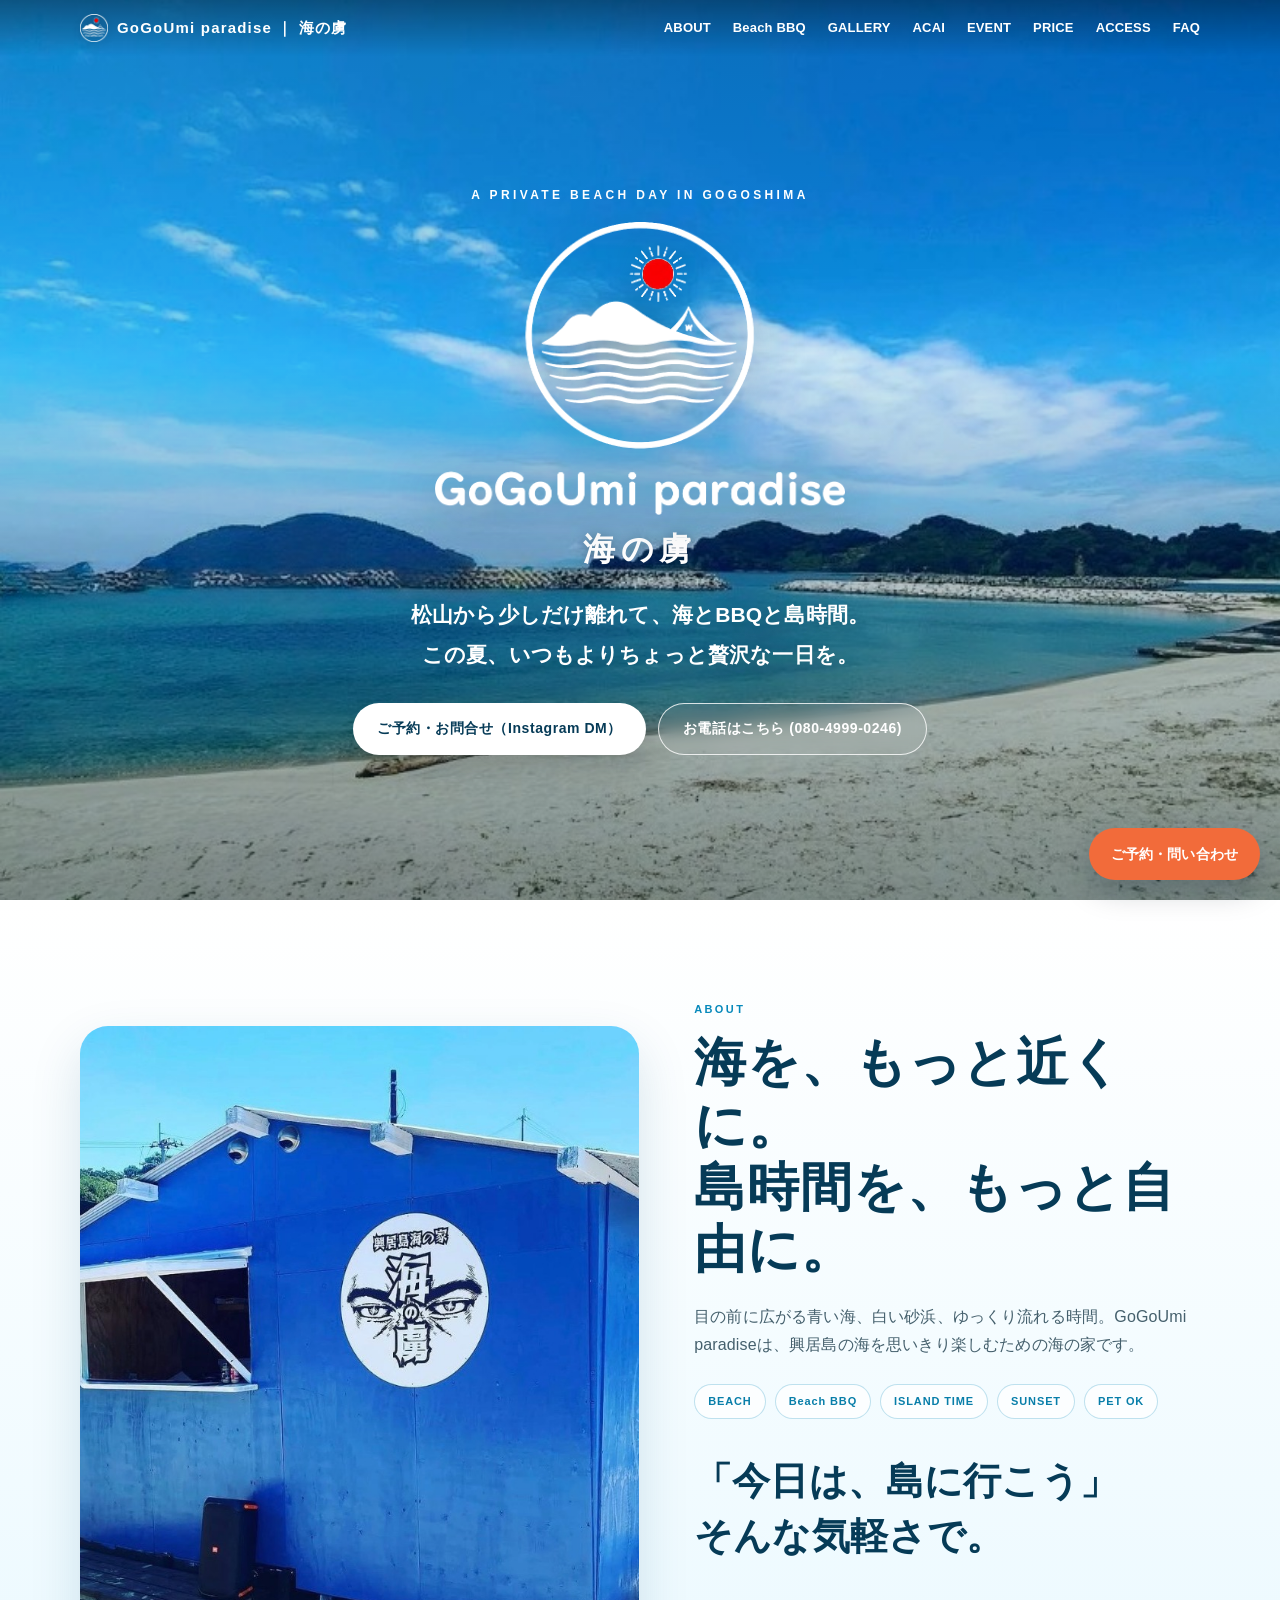
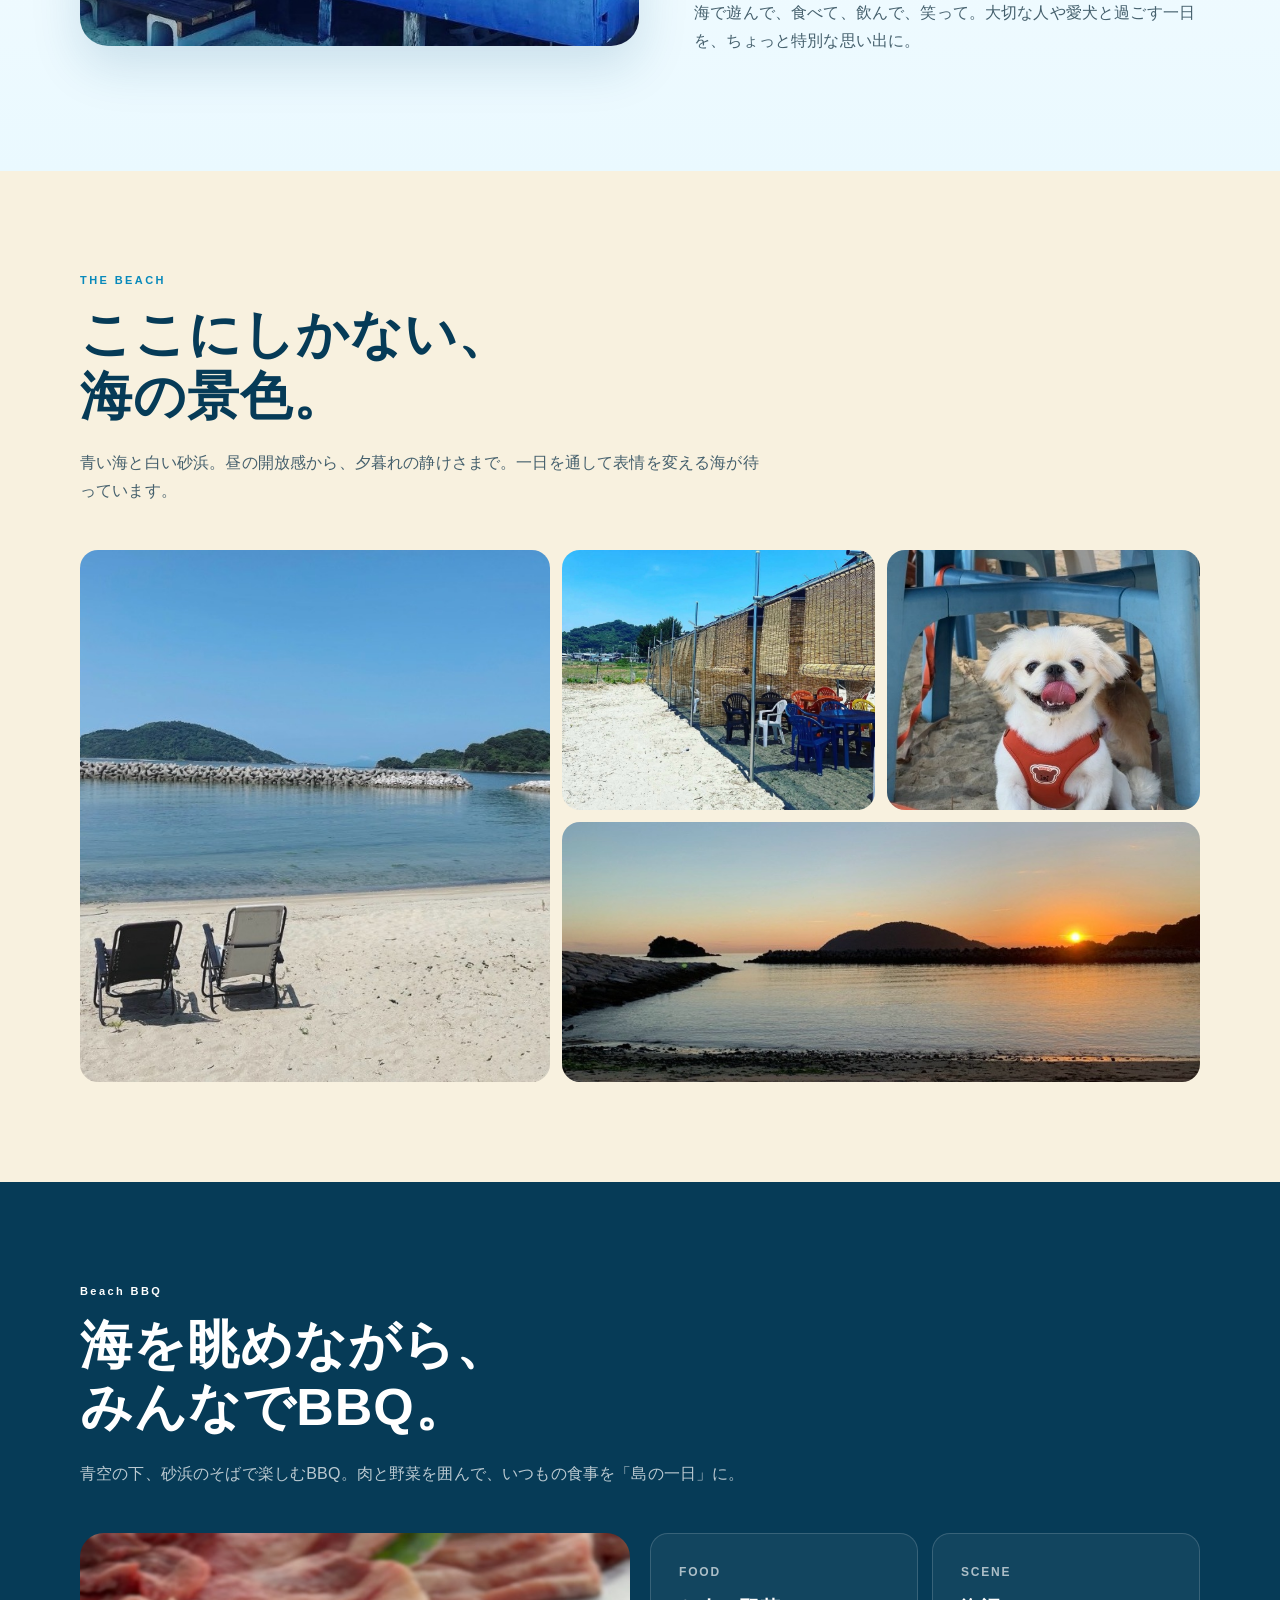
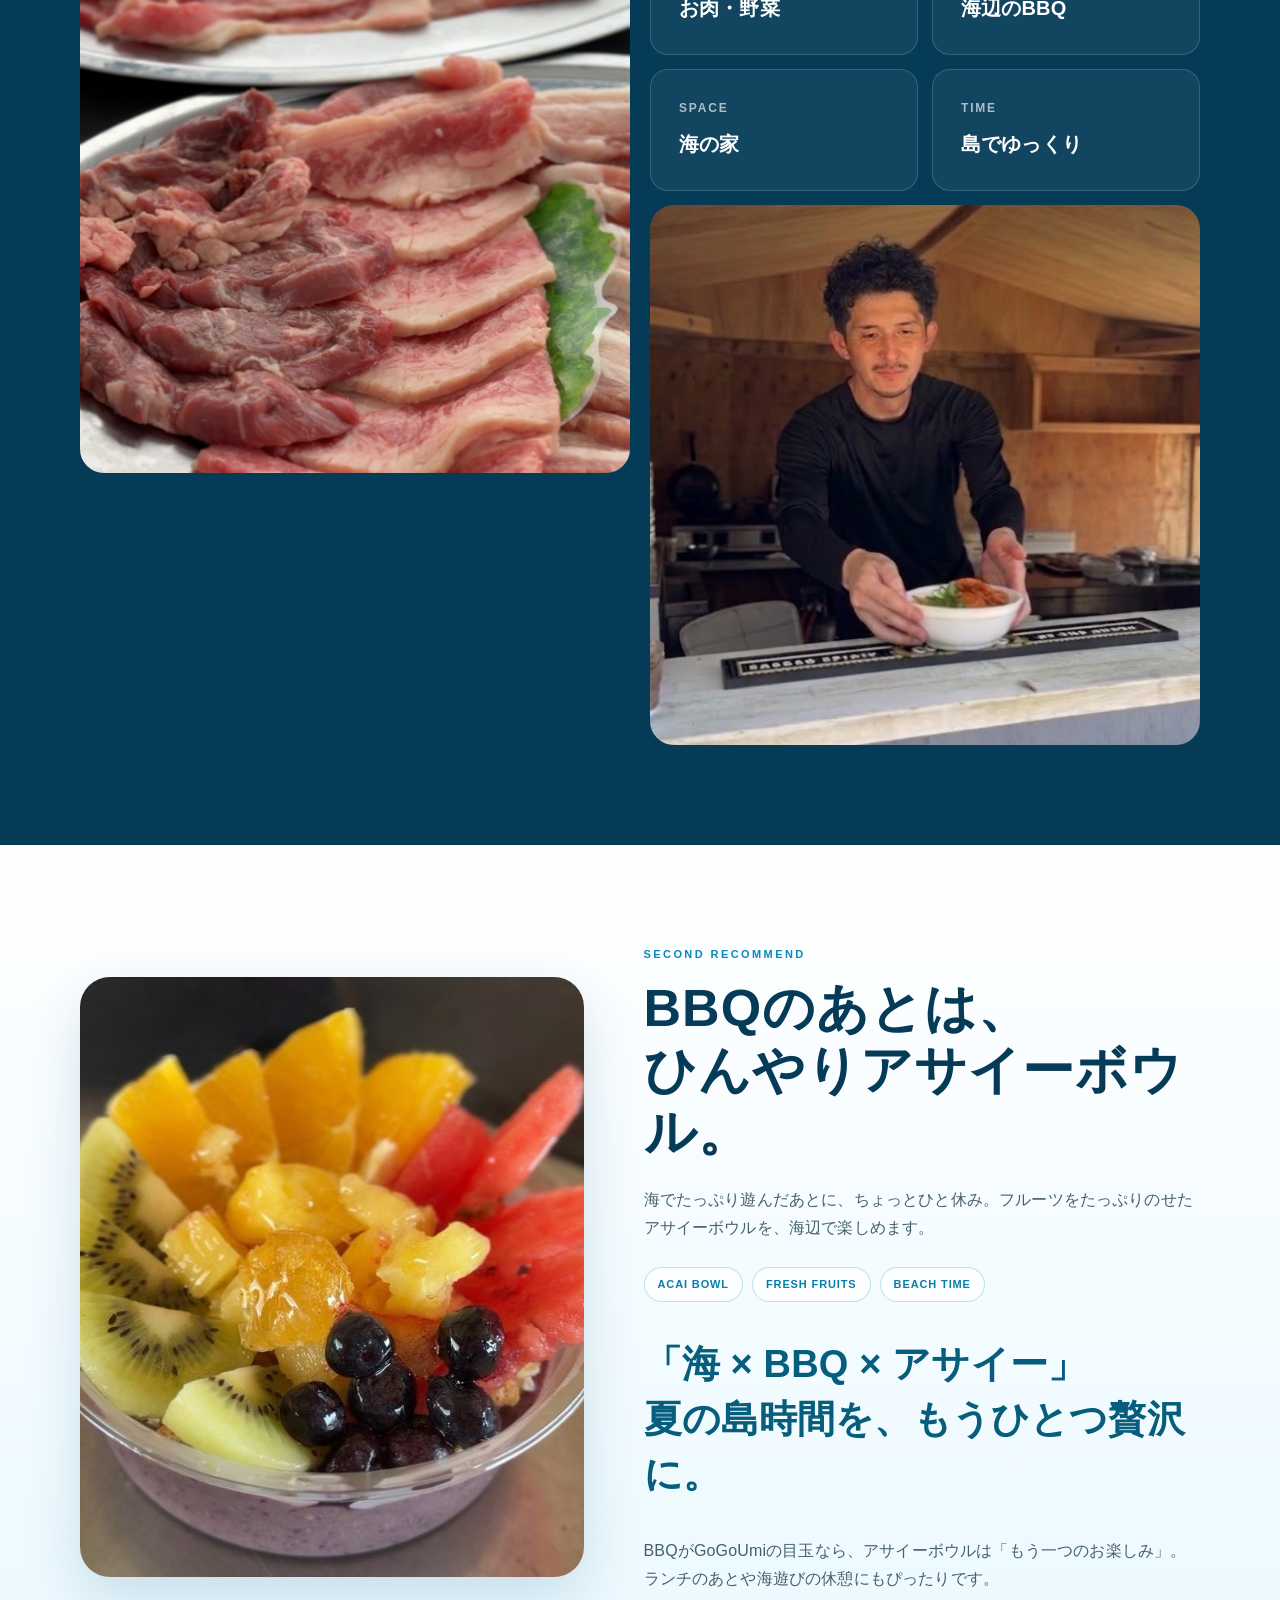
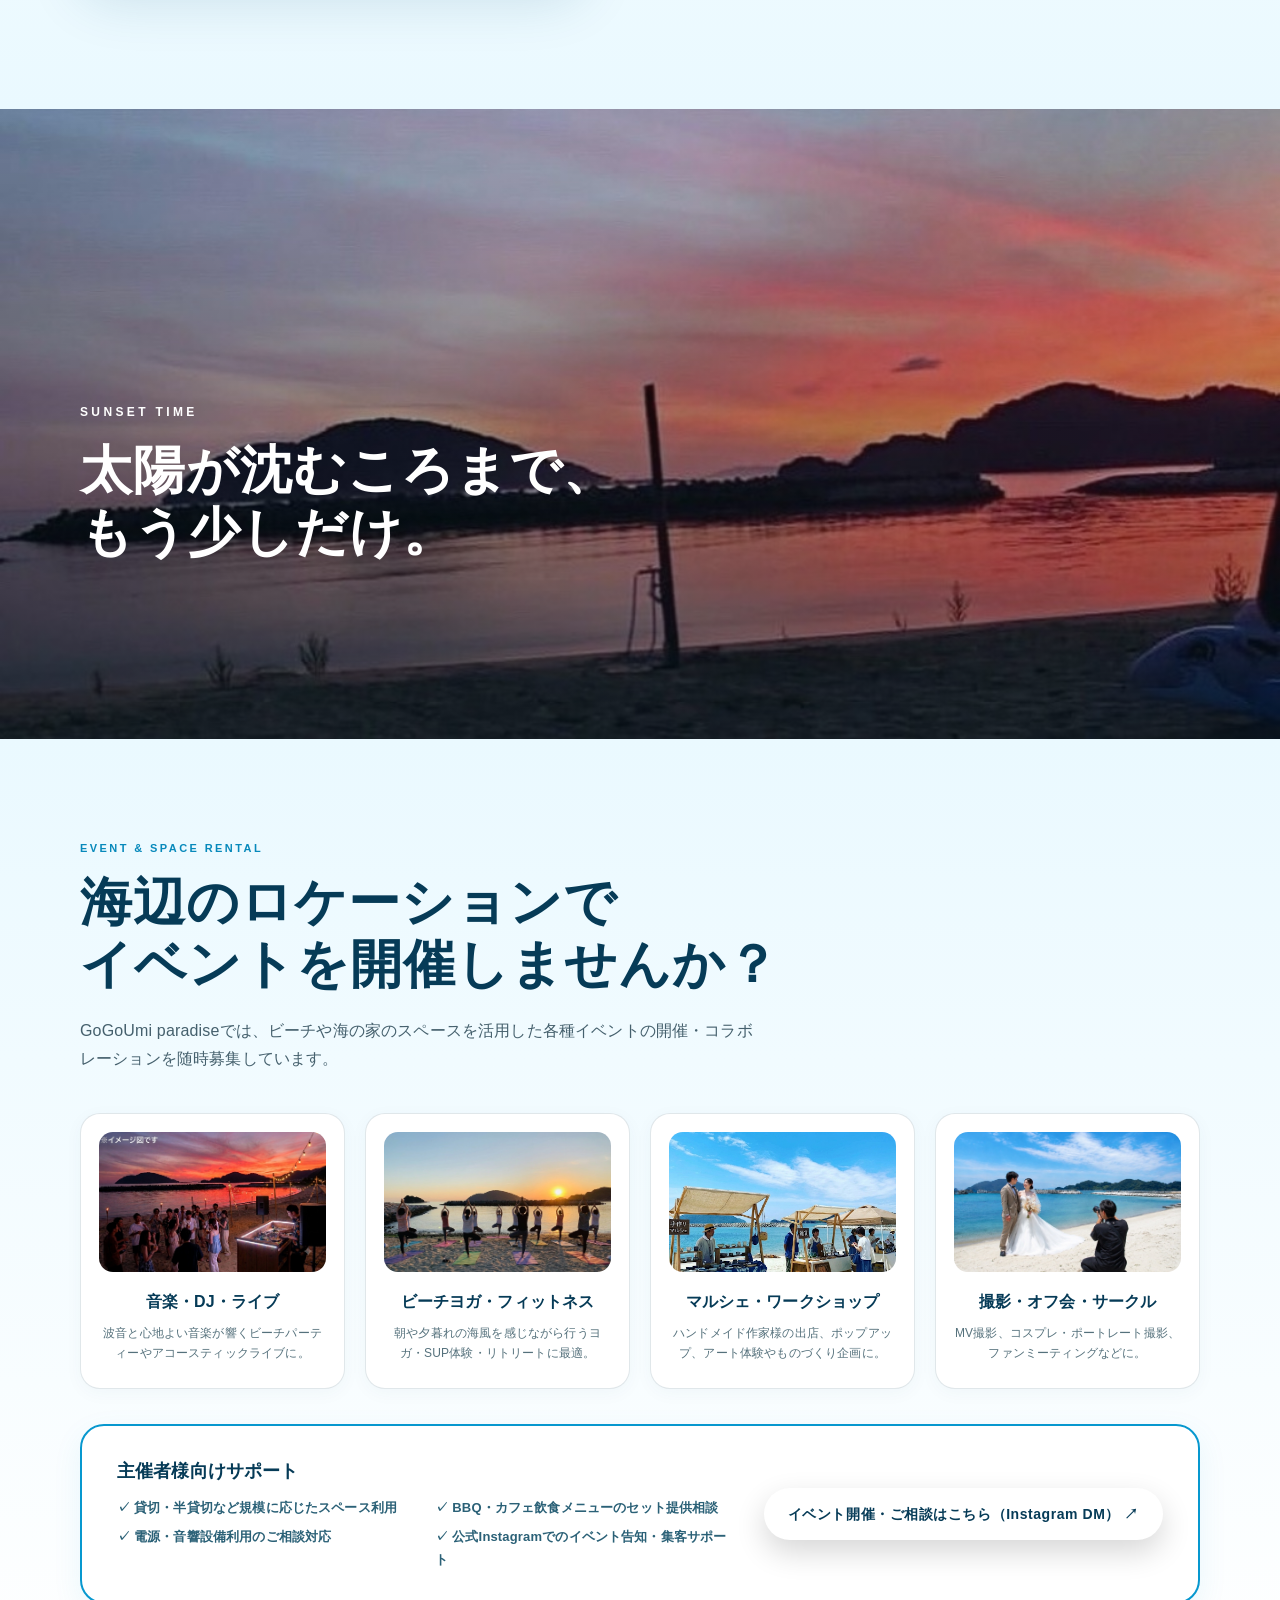
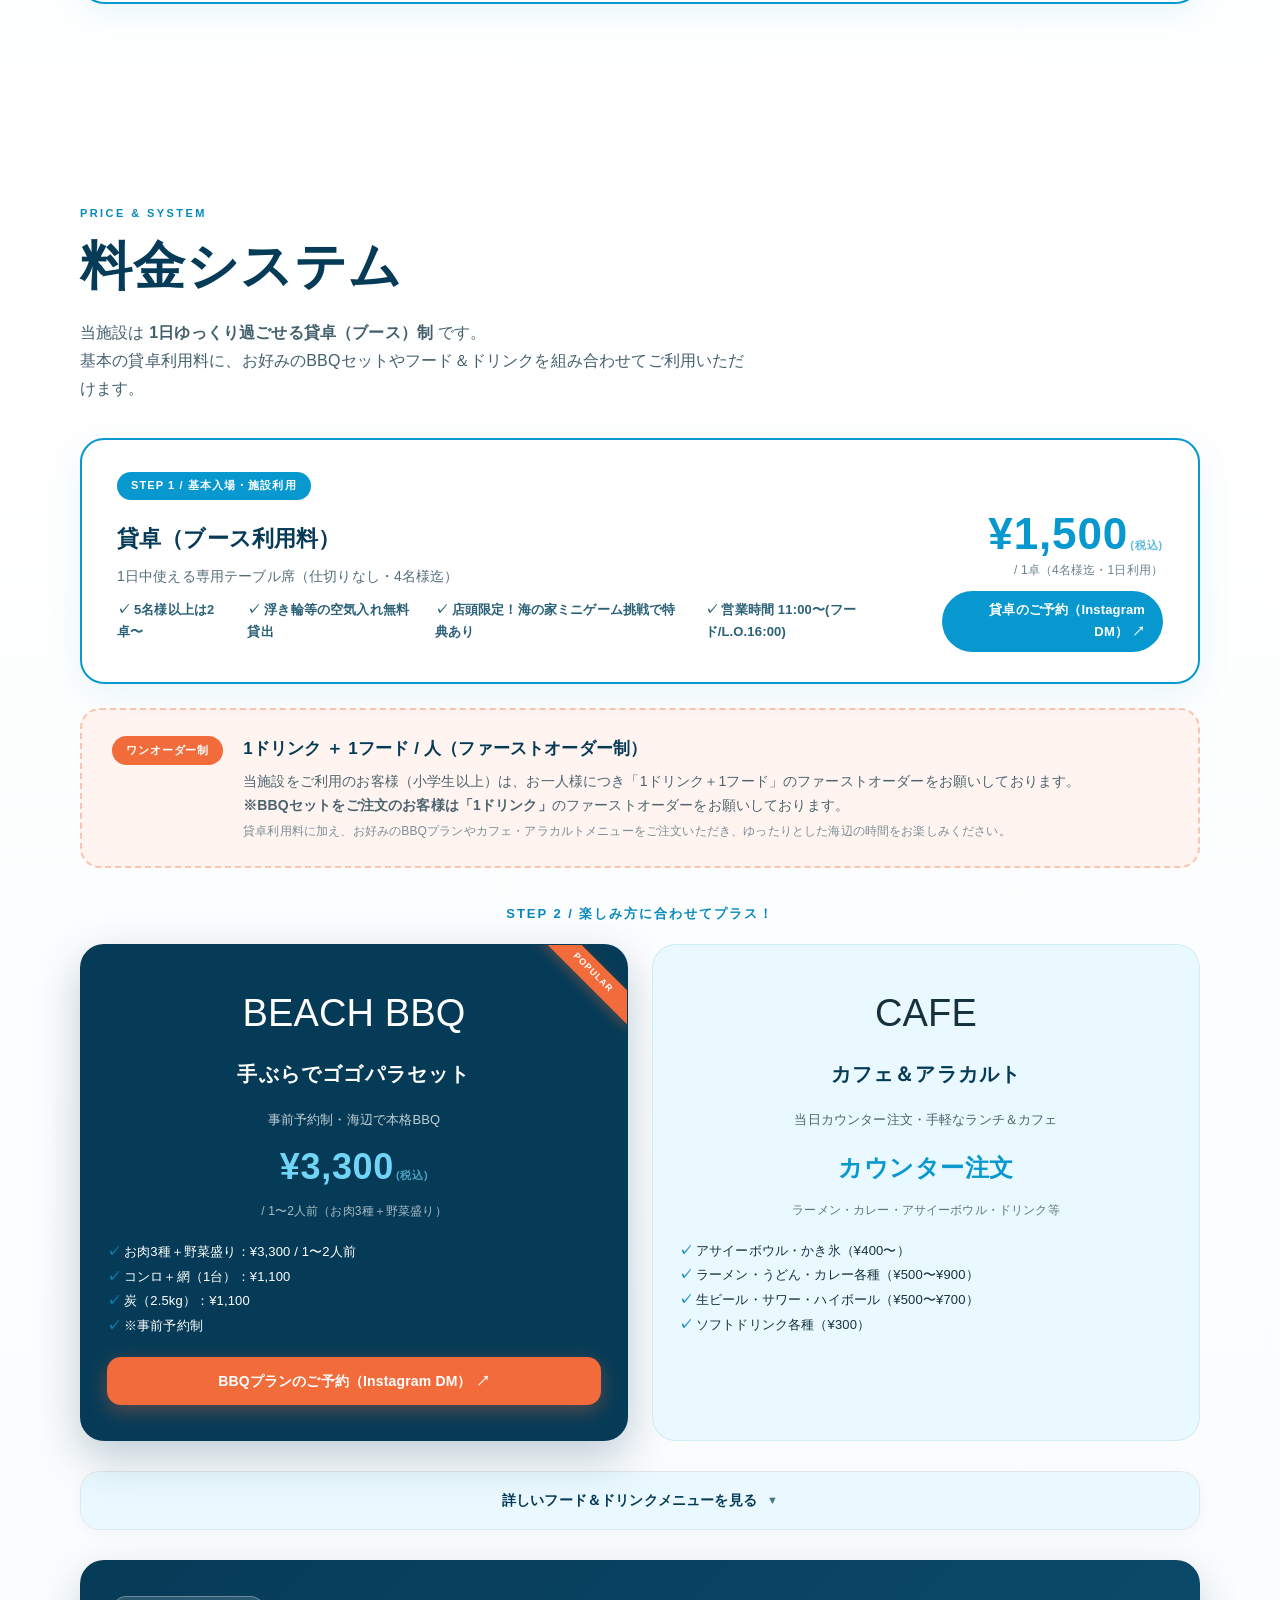
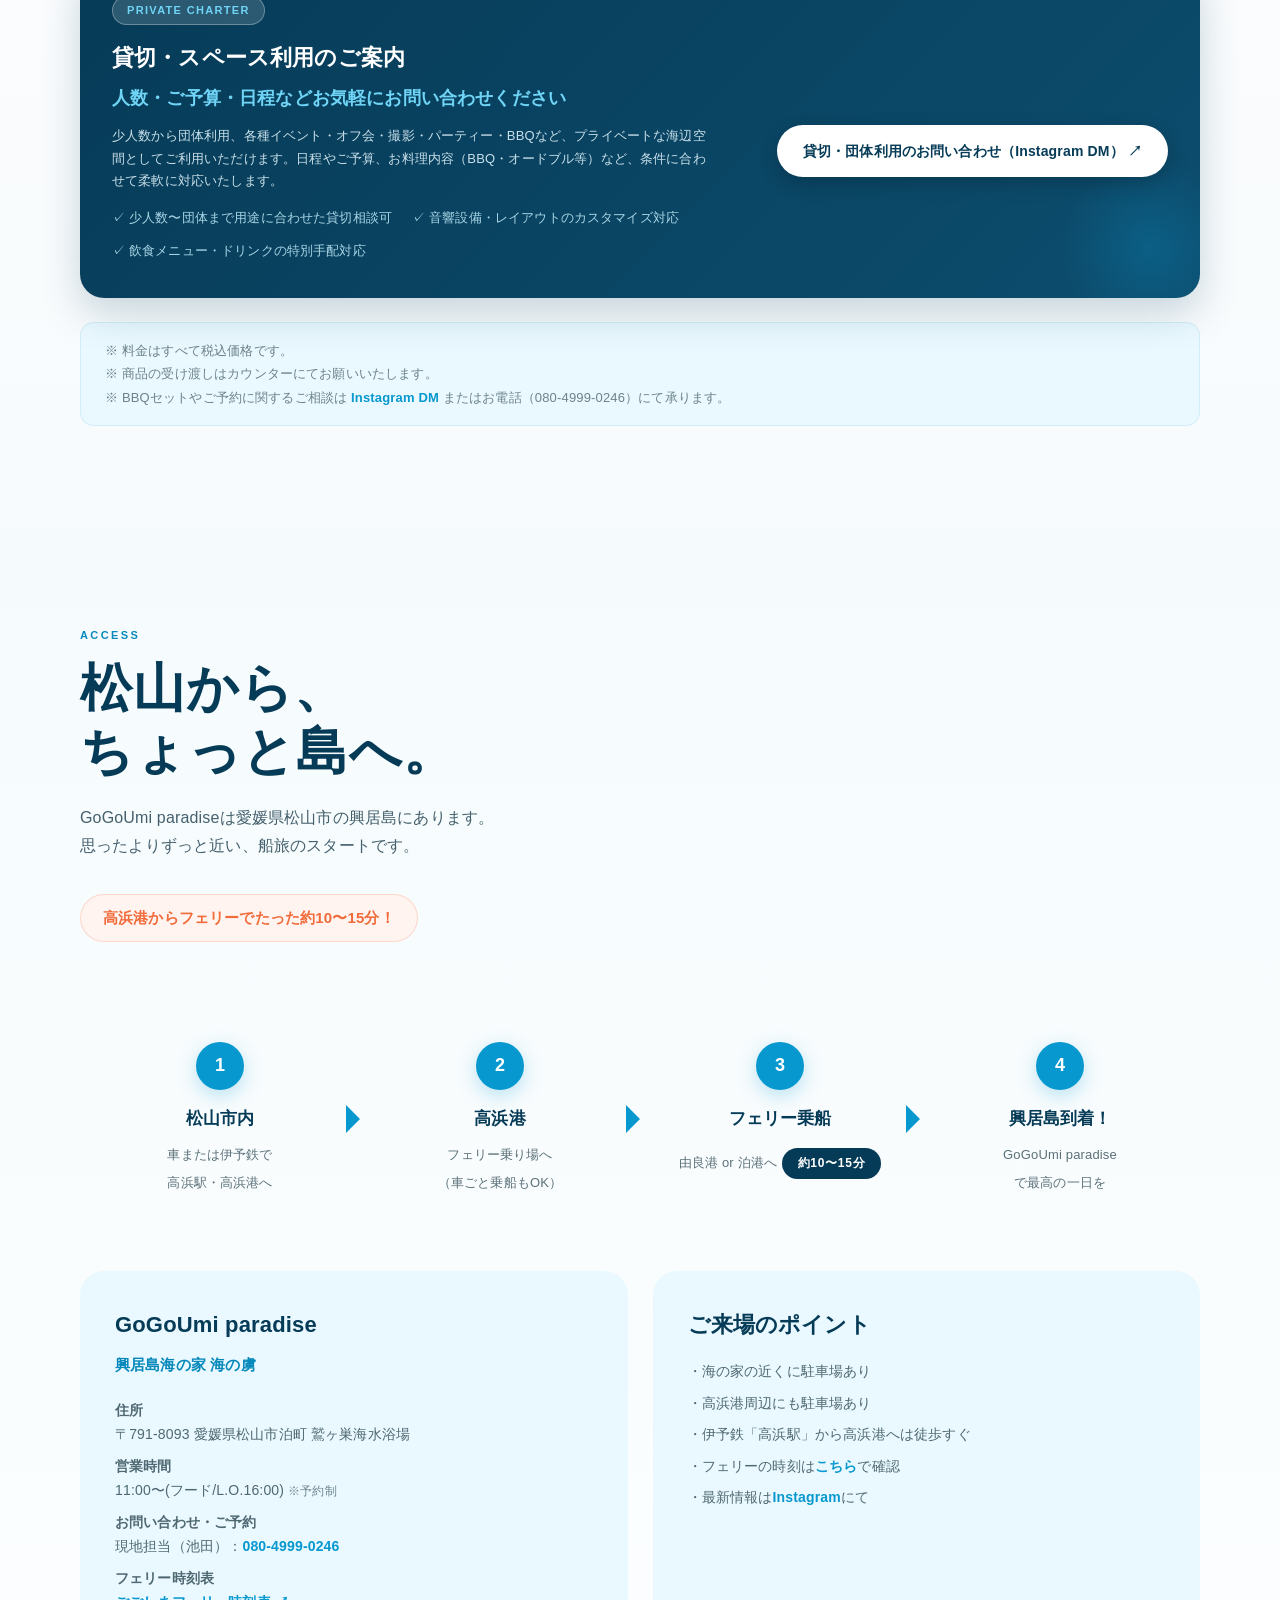
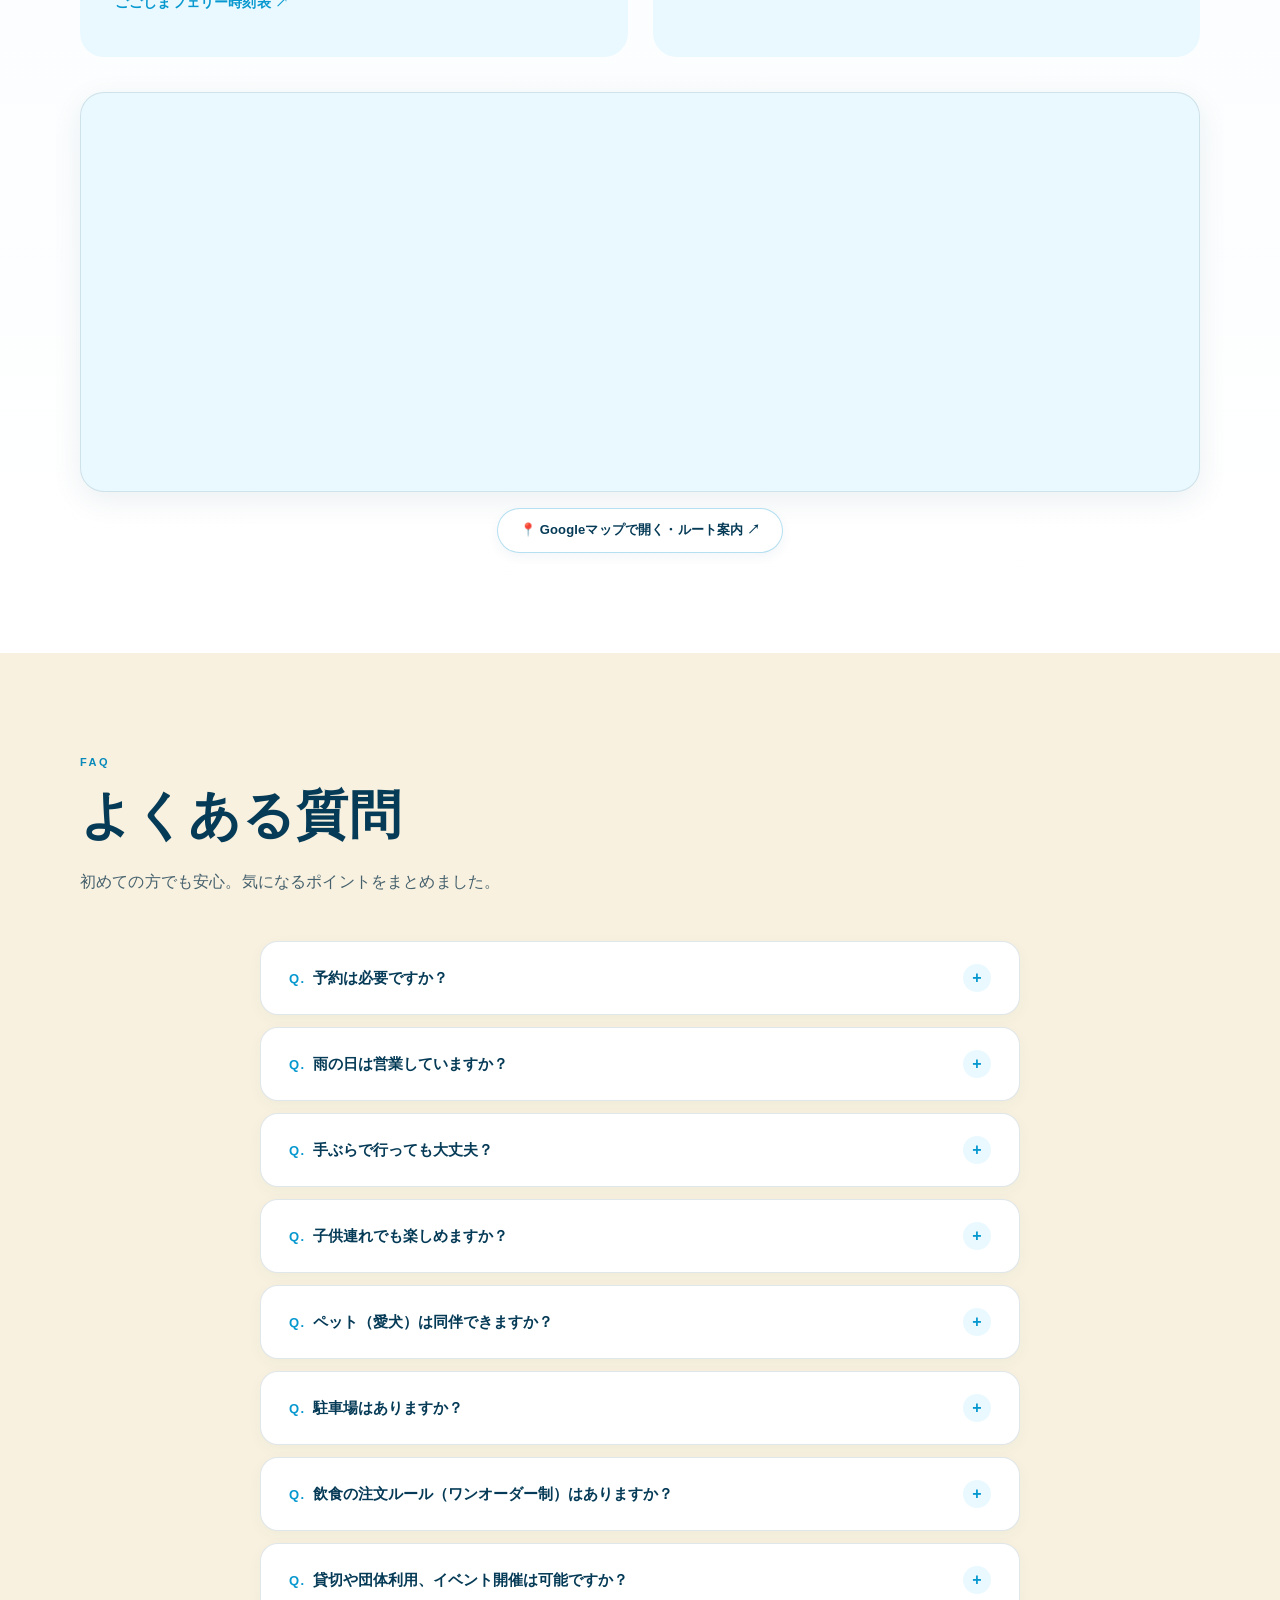
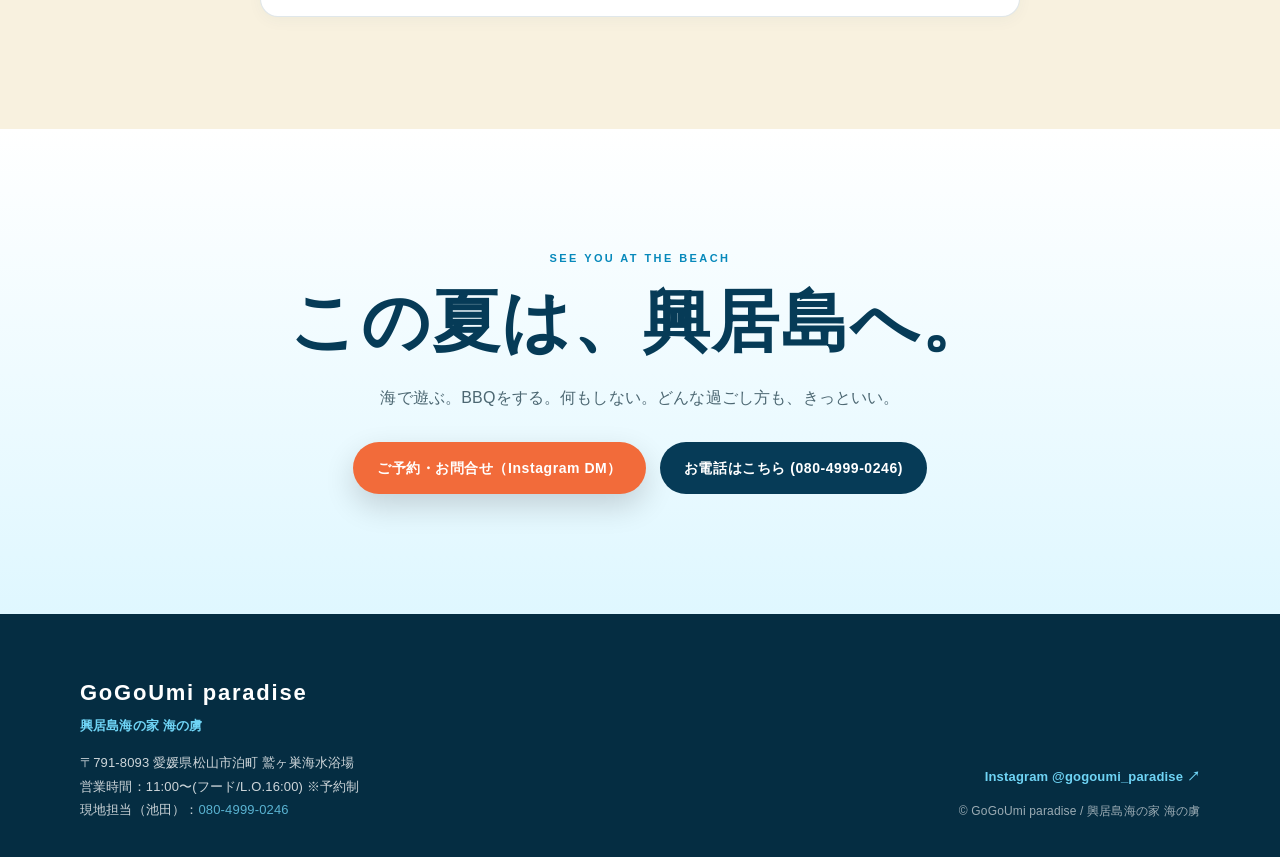
==== commit 74dd85f7: "update: 手動修正（ABOUTテキスト句読点調整・料金注記電話表記シンプル化）の反映" ====
--- a/index.html
+++ b/index.html
@@ -186,11 +186,11 @@
         <div>
           <div class="kicker">ABOUT</div>
           <h2>海を、もっと近くに。<br>島時間を、もっと自由に。</h2>
-          <p class="lead">目の前に広がる青い海。白い砂浜。ゆっくり流れる時間。GoGoUmi paradiseは、興居島の海を思いきり楽しむための海の家です。</p>
+          <p class="lead">目の前に広がる青い海、白い砂浜、ゆっくり流れる時間。GoGoUmi paradiseは、興居島の海を思いきり楽しむための海の家です。</p>
           <div class="badges"><span class="badge">BEACH</span><span class="badge">Beach BBQ</span><span
               class="badge">ISLAND
               TIME</span><span class="badge">SUNSET</span><span class="badge">PET OK</span></div>
-          <p class="quote">「今日は、島に行こう。」<br>そんな気軽さで。</p>
+          <p class="quote">「今日は、島に行こう」<br>そんな気軽さで。</p>
           <p class="lead">海で遊んで、食べて、飲んで、笑って。大切な人や愛犬と過ごす一日を、ちょっと特別な思い出に。</p>
         </div>
       </div>
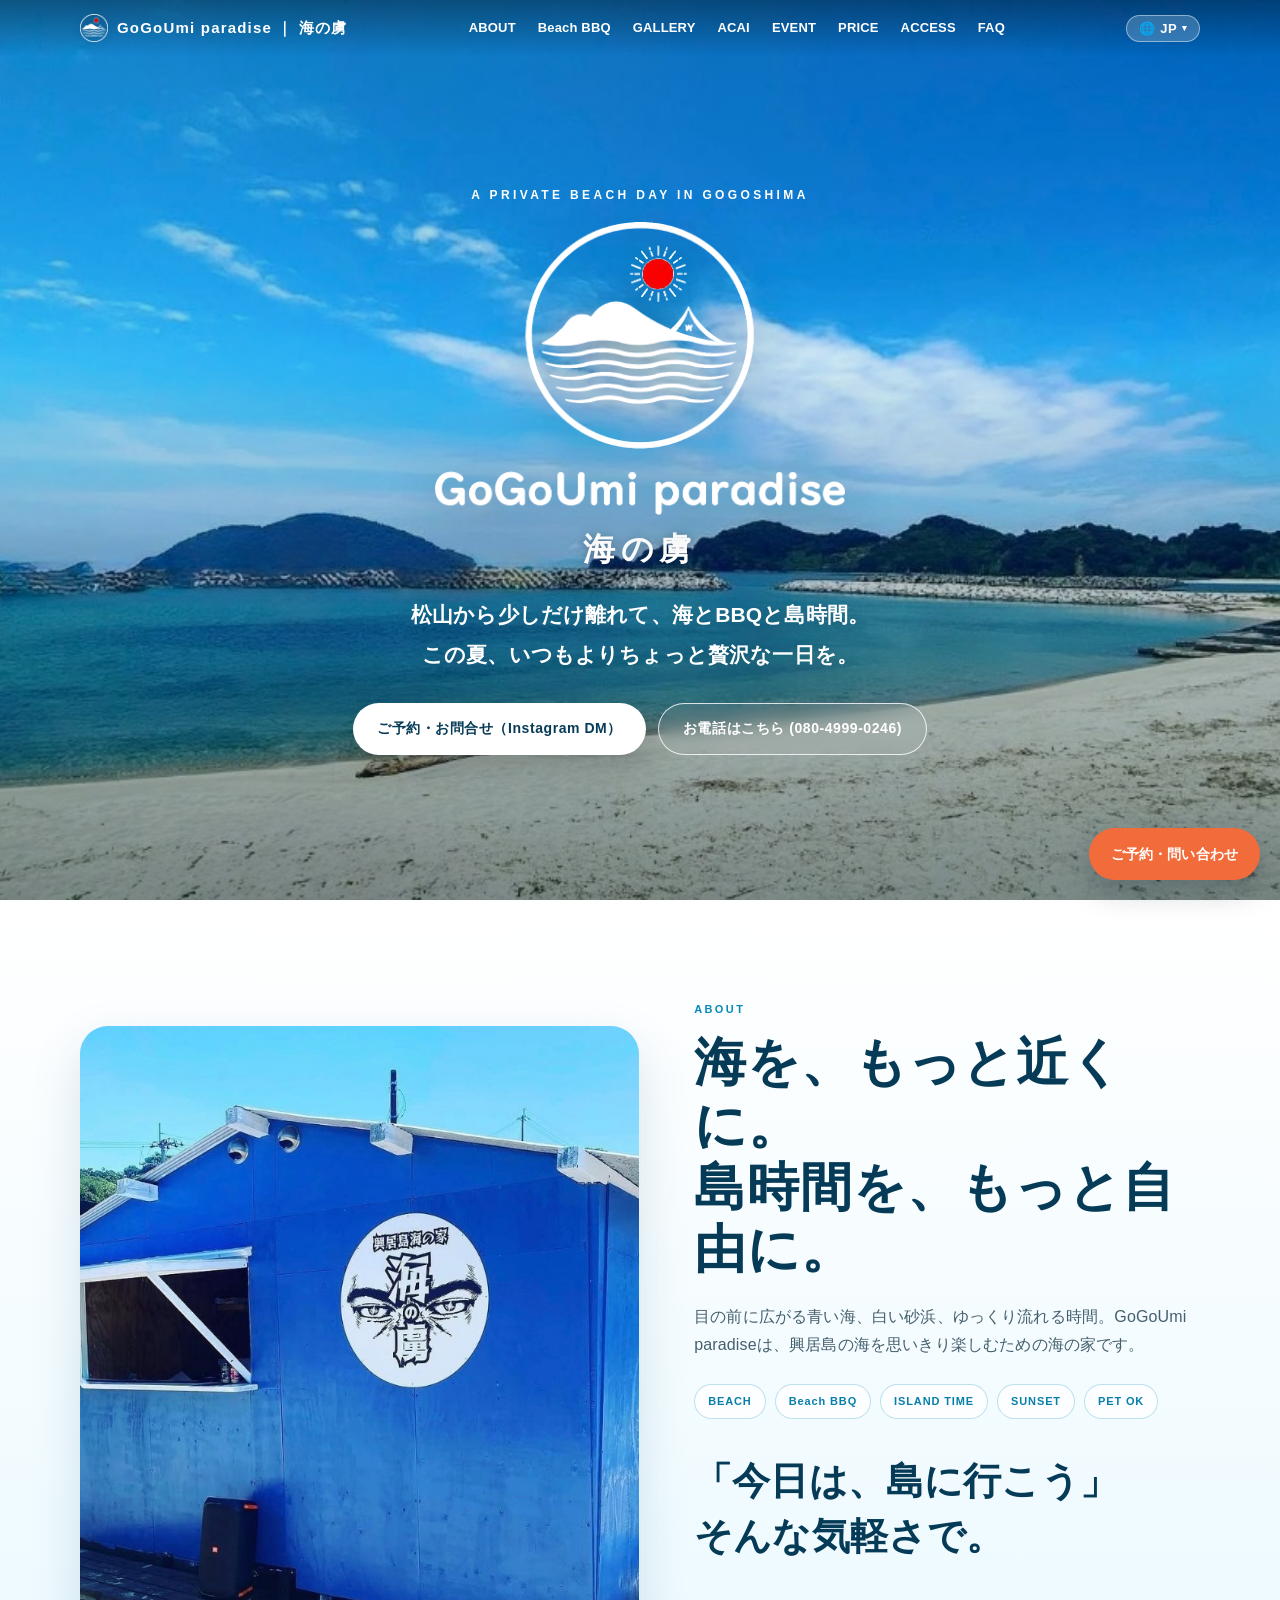
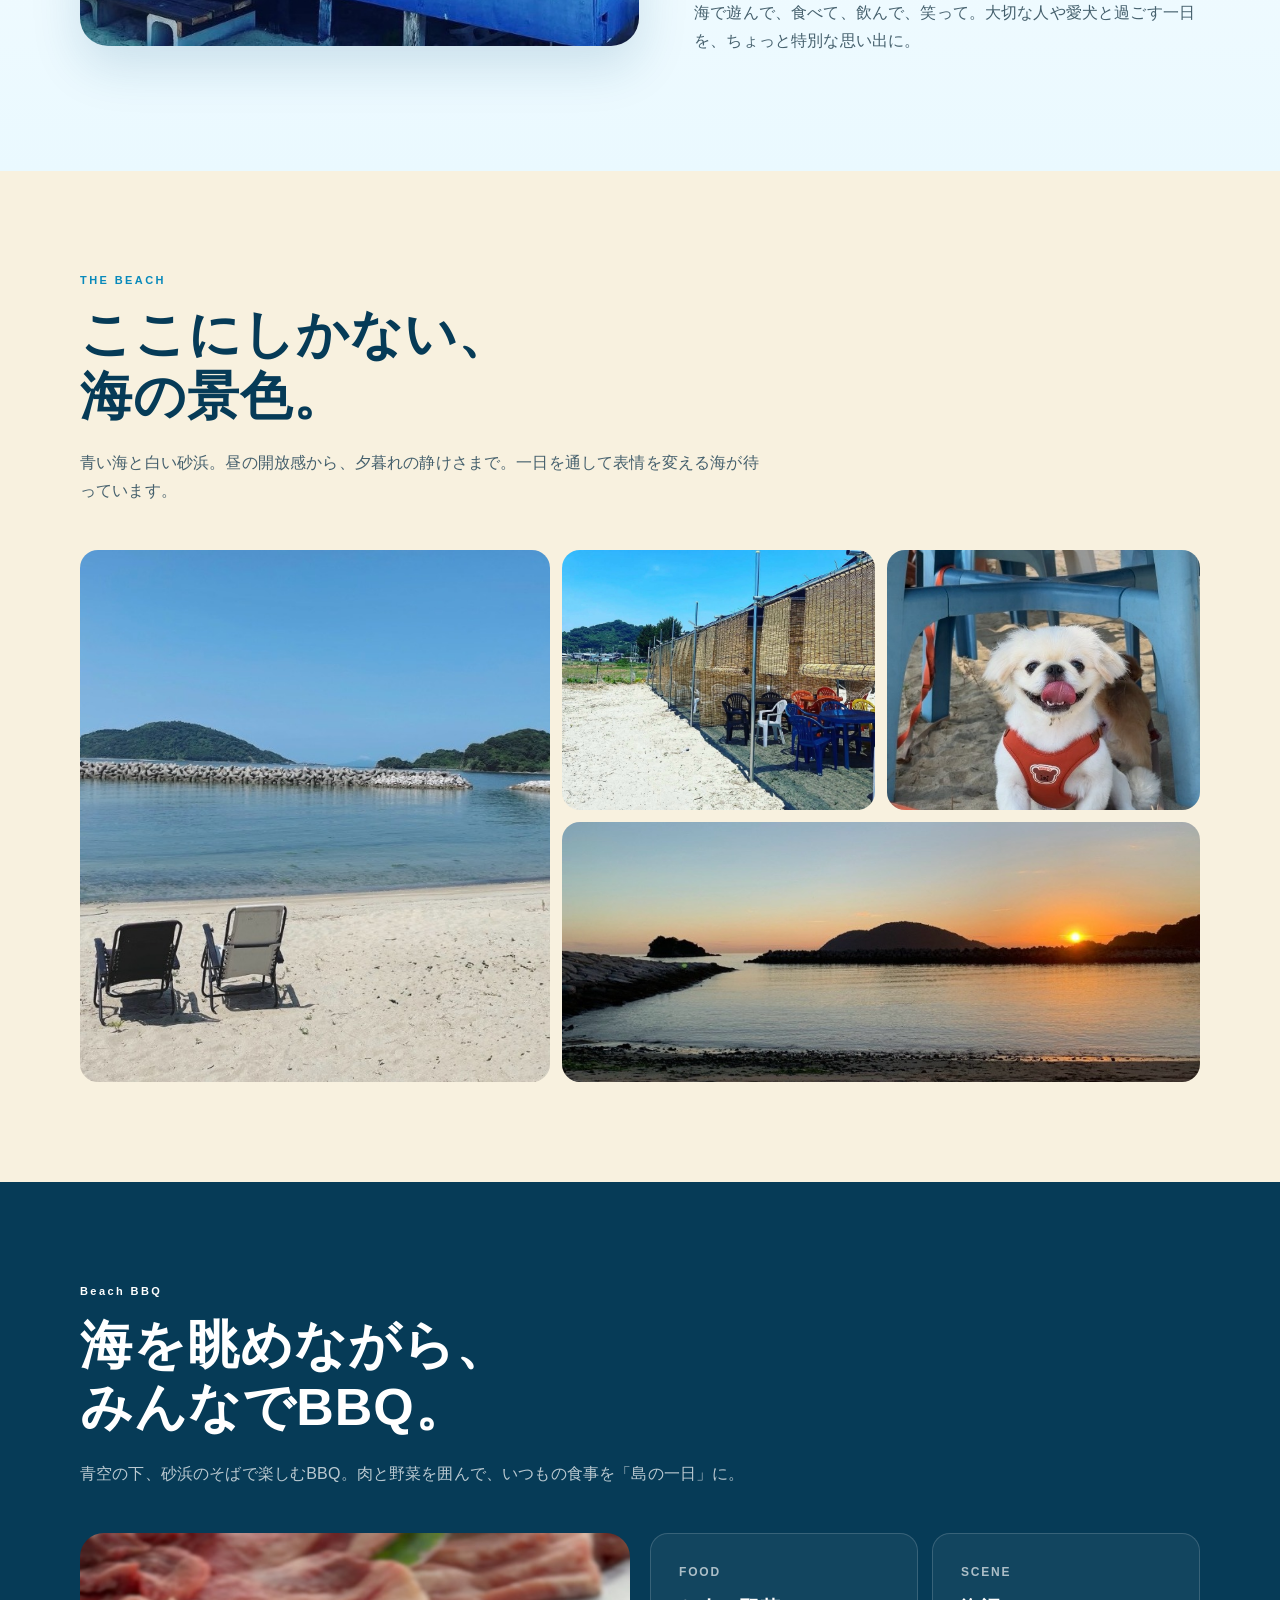
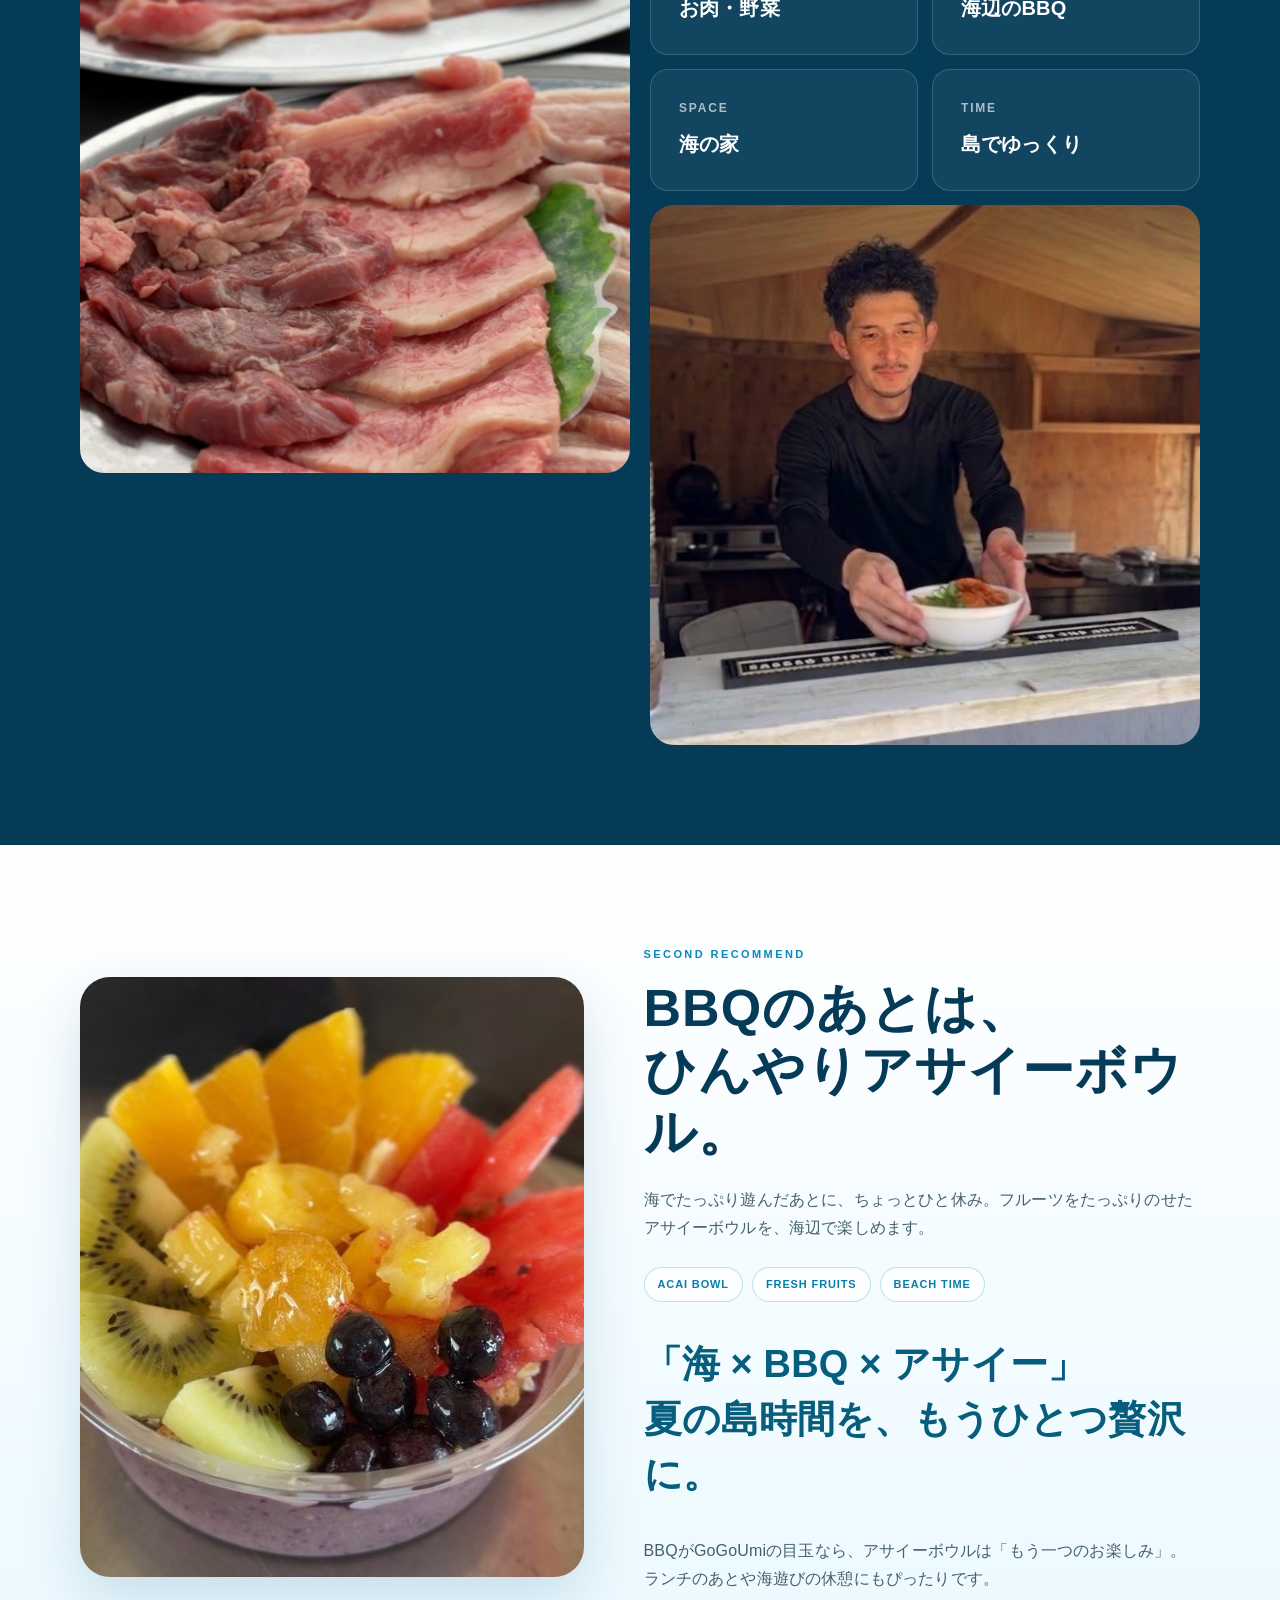
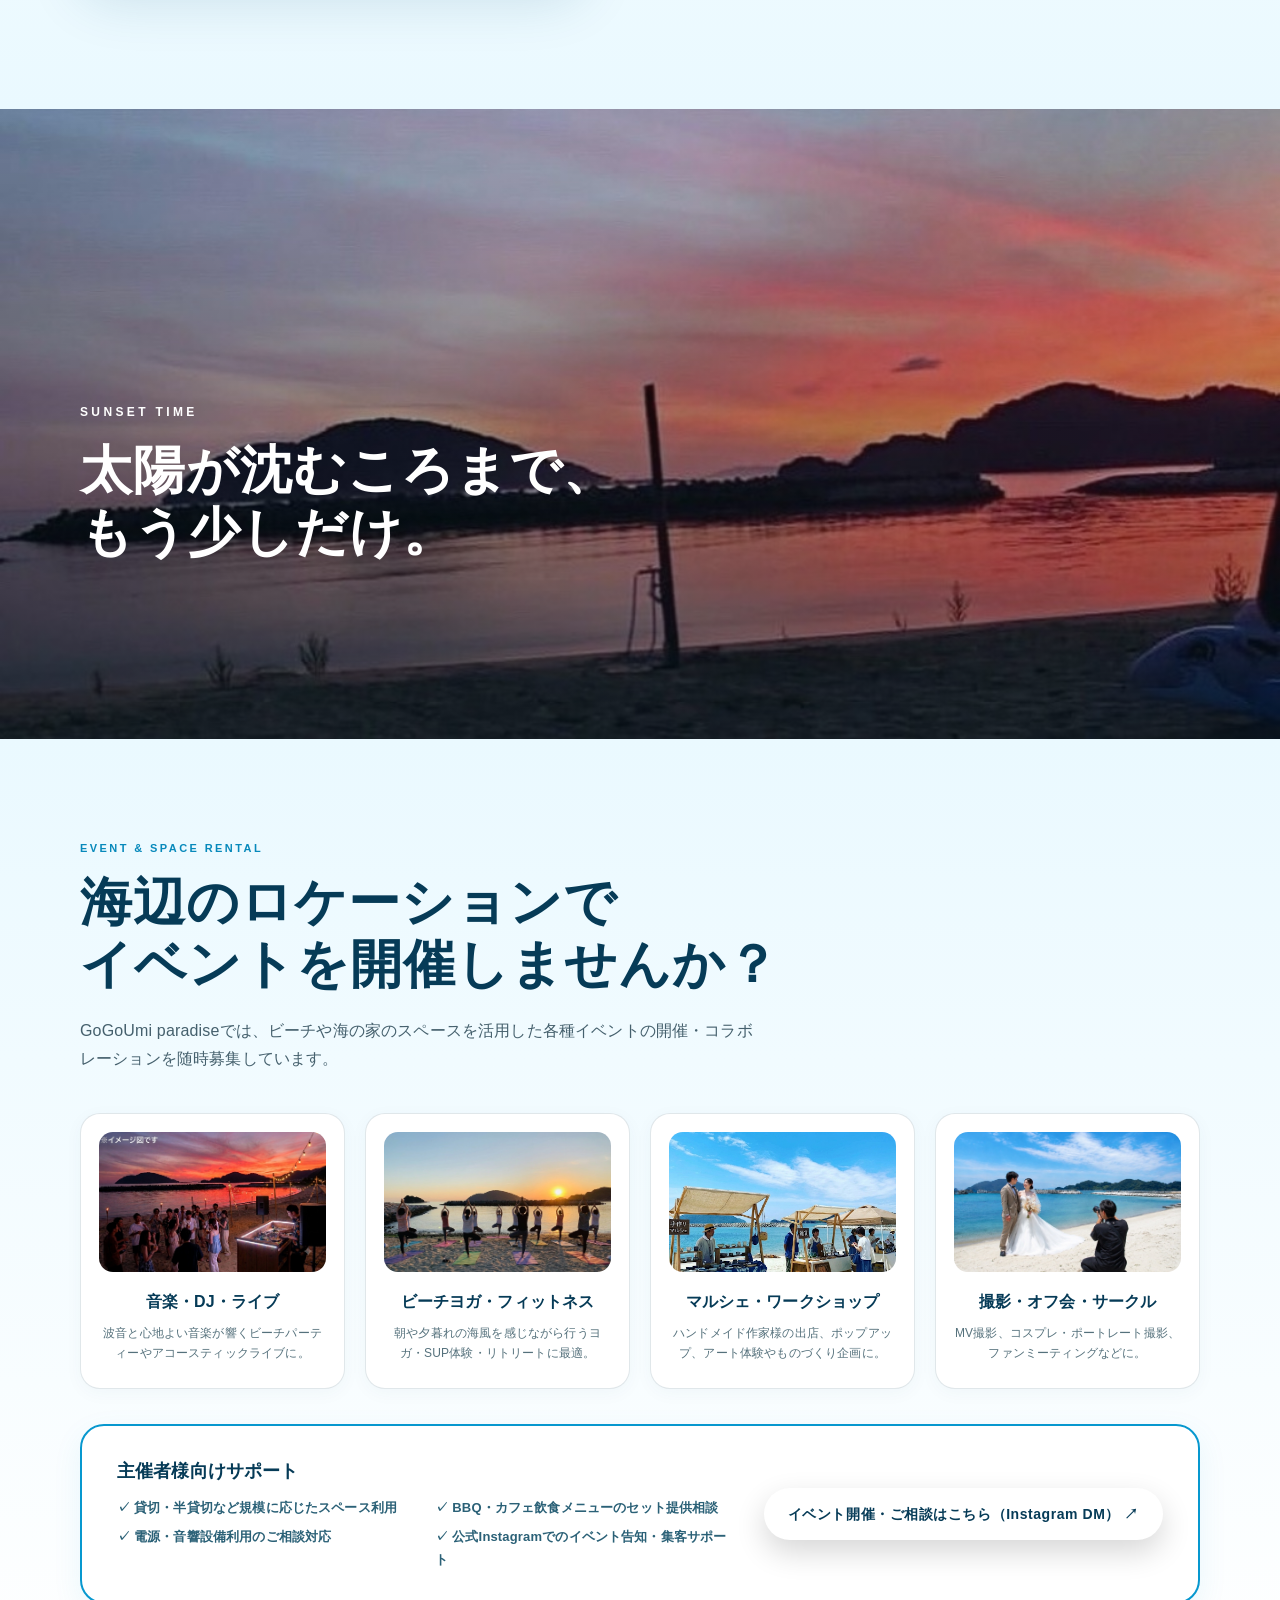
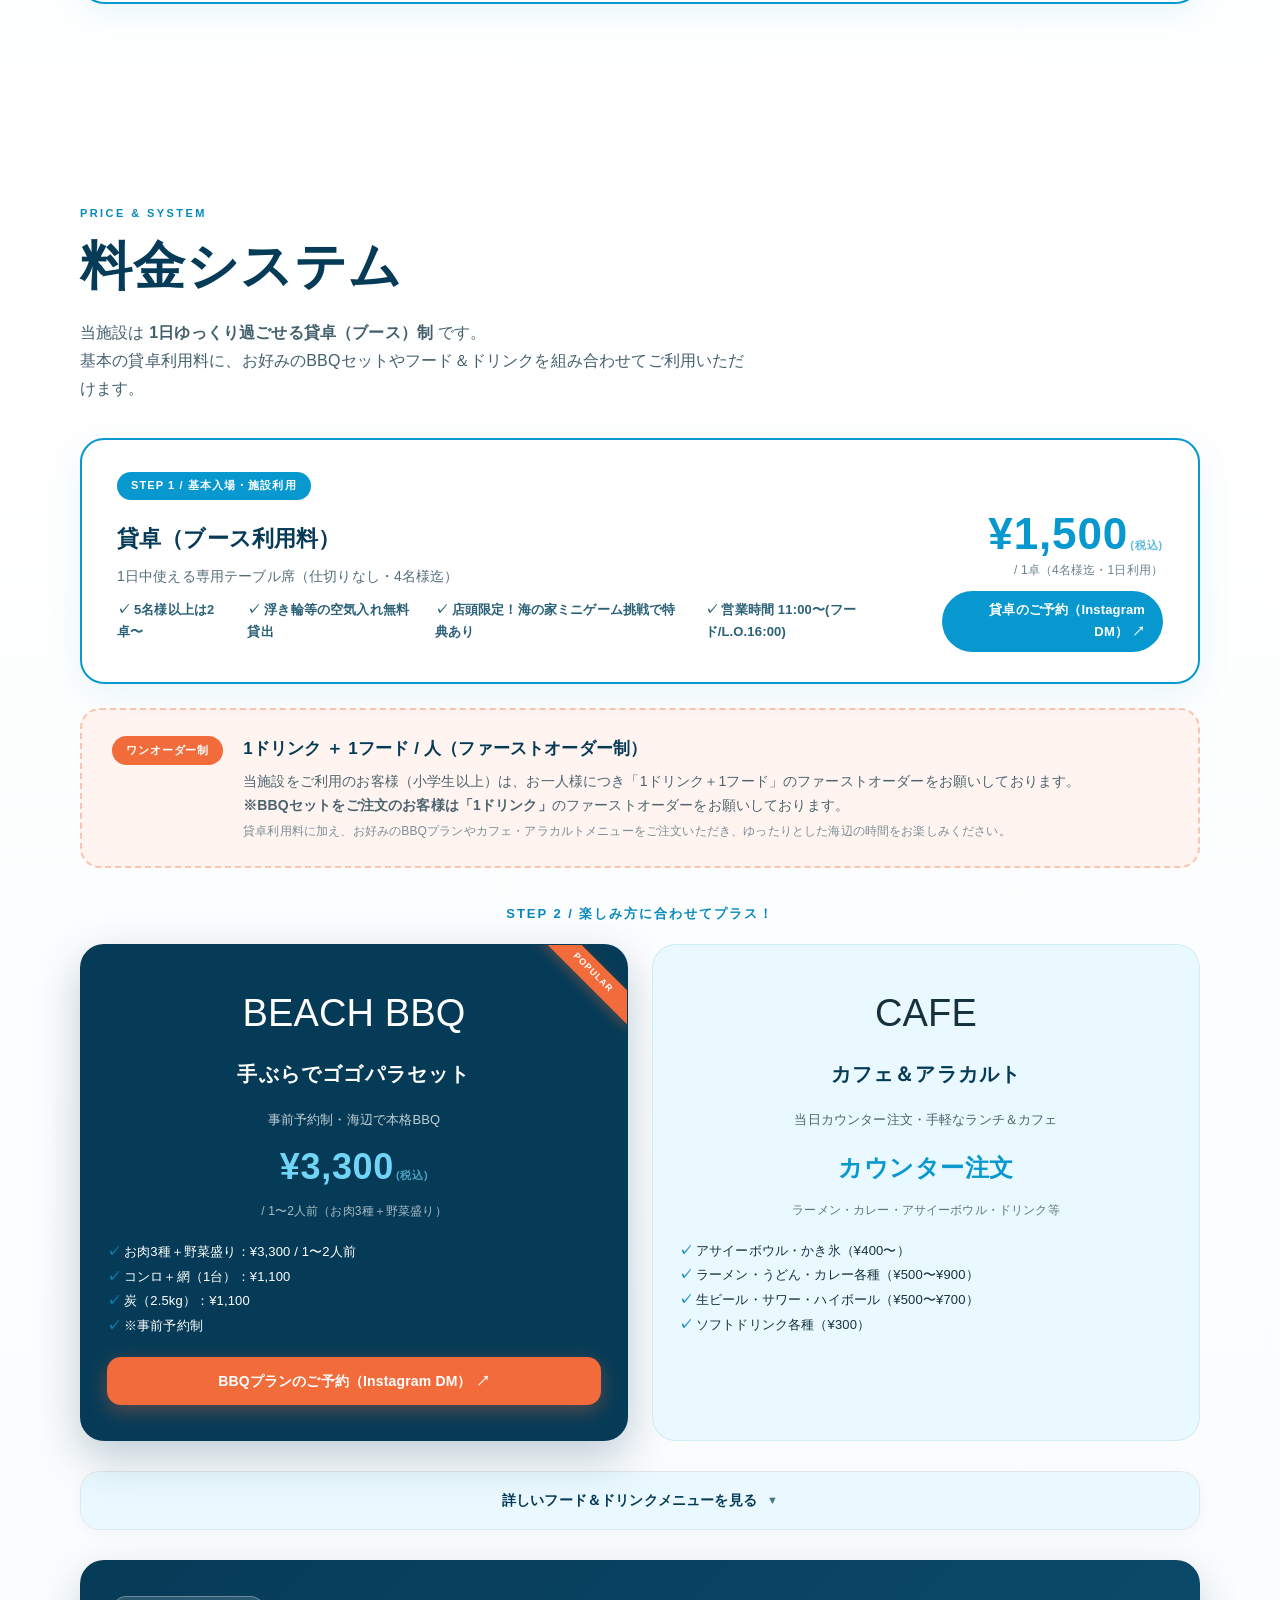
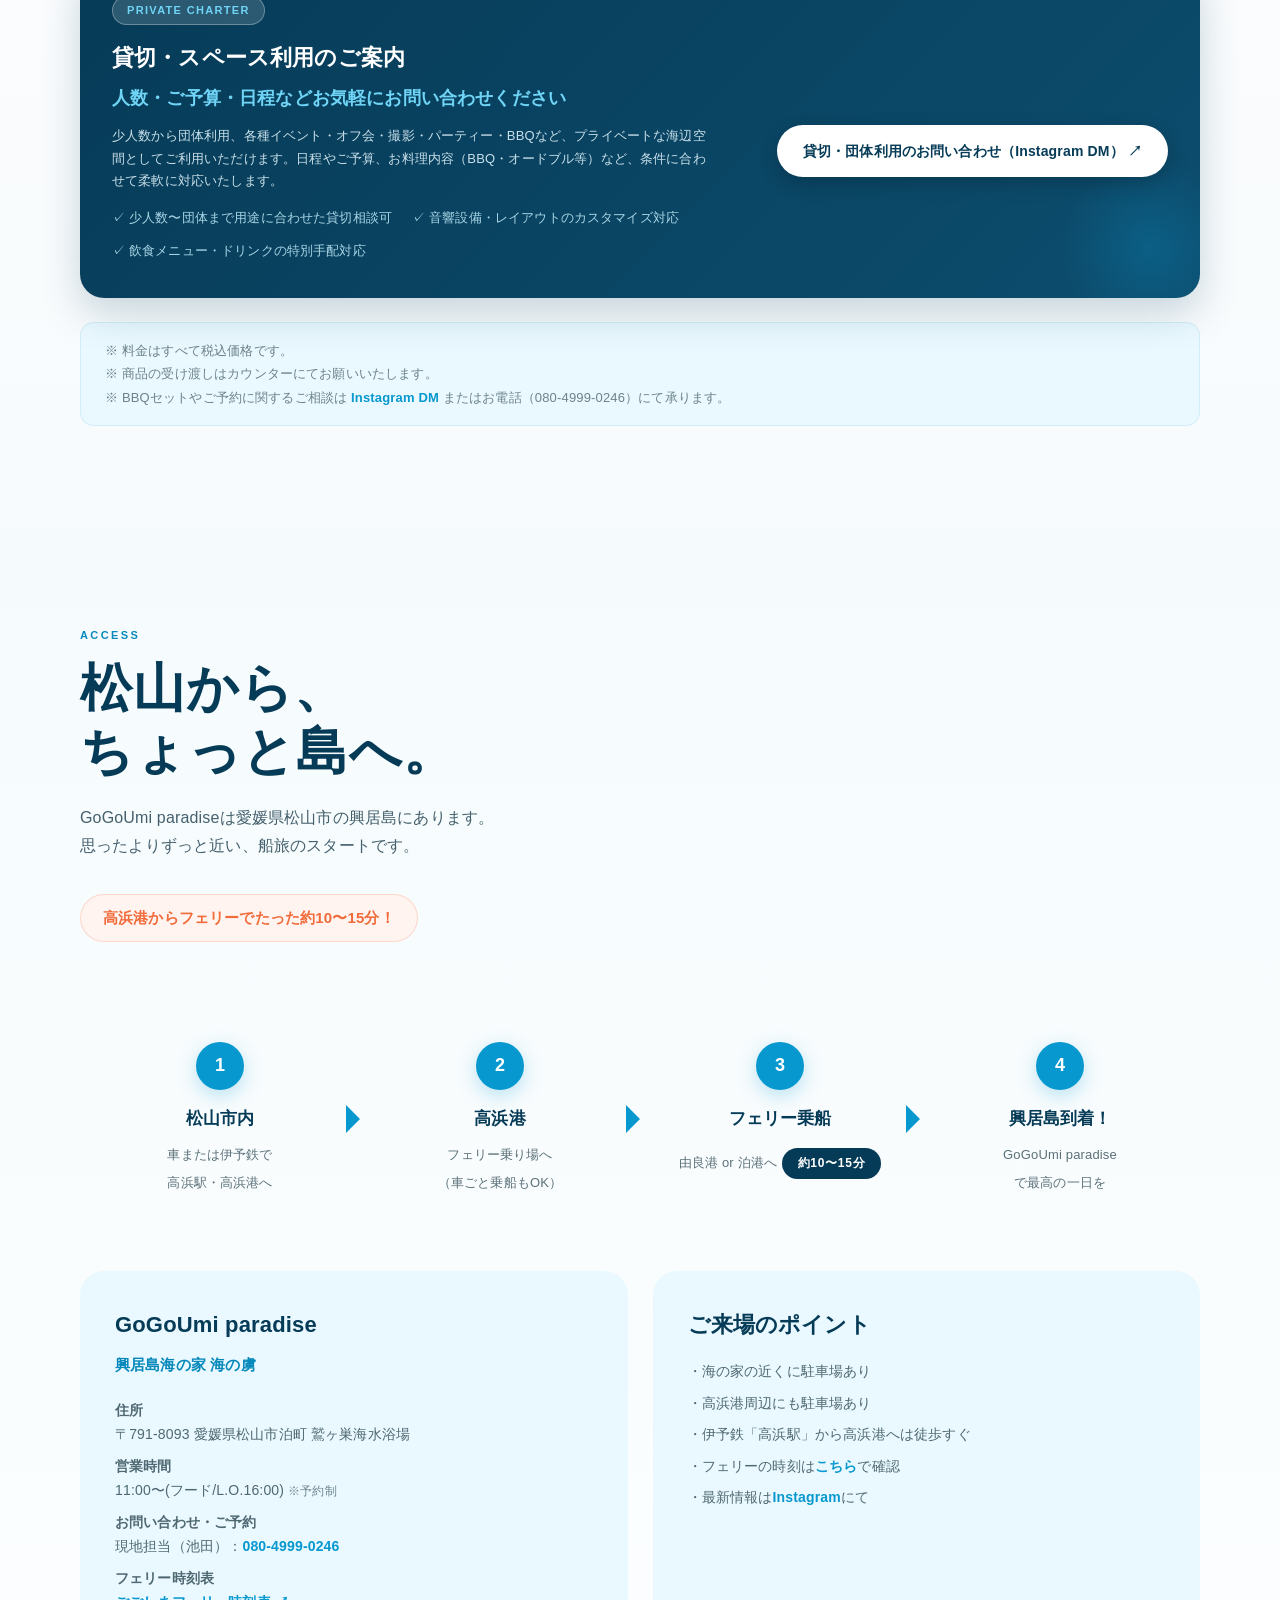
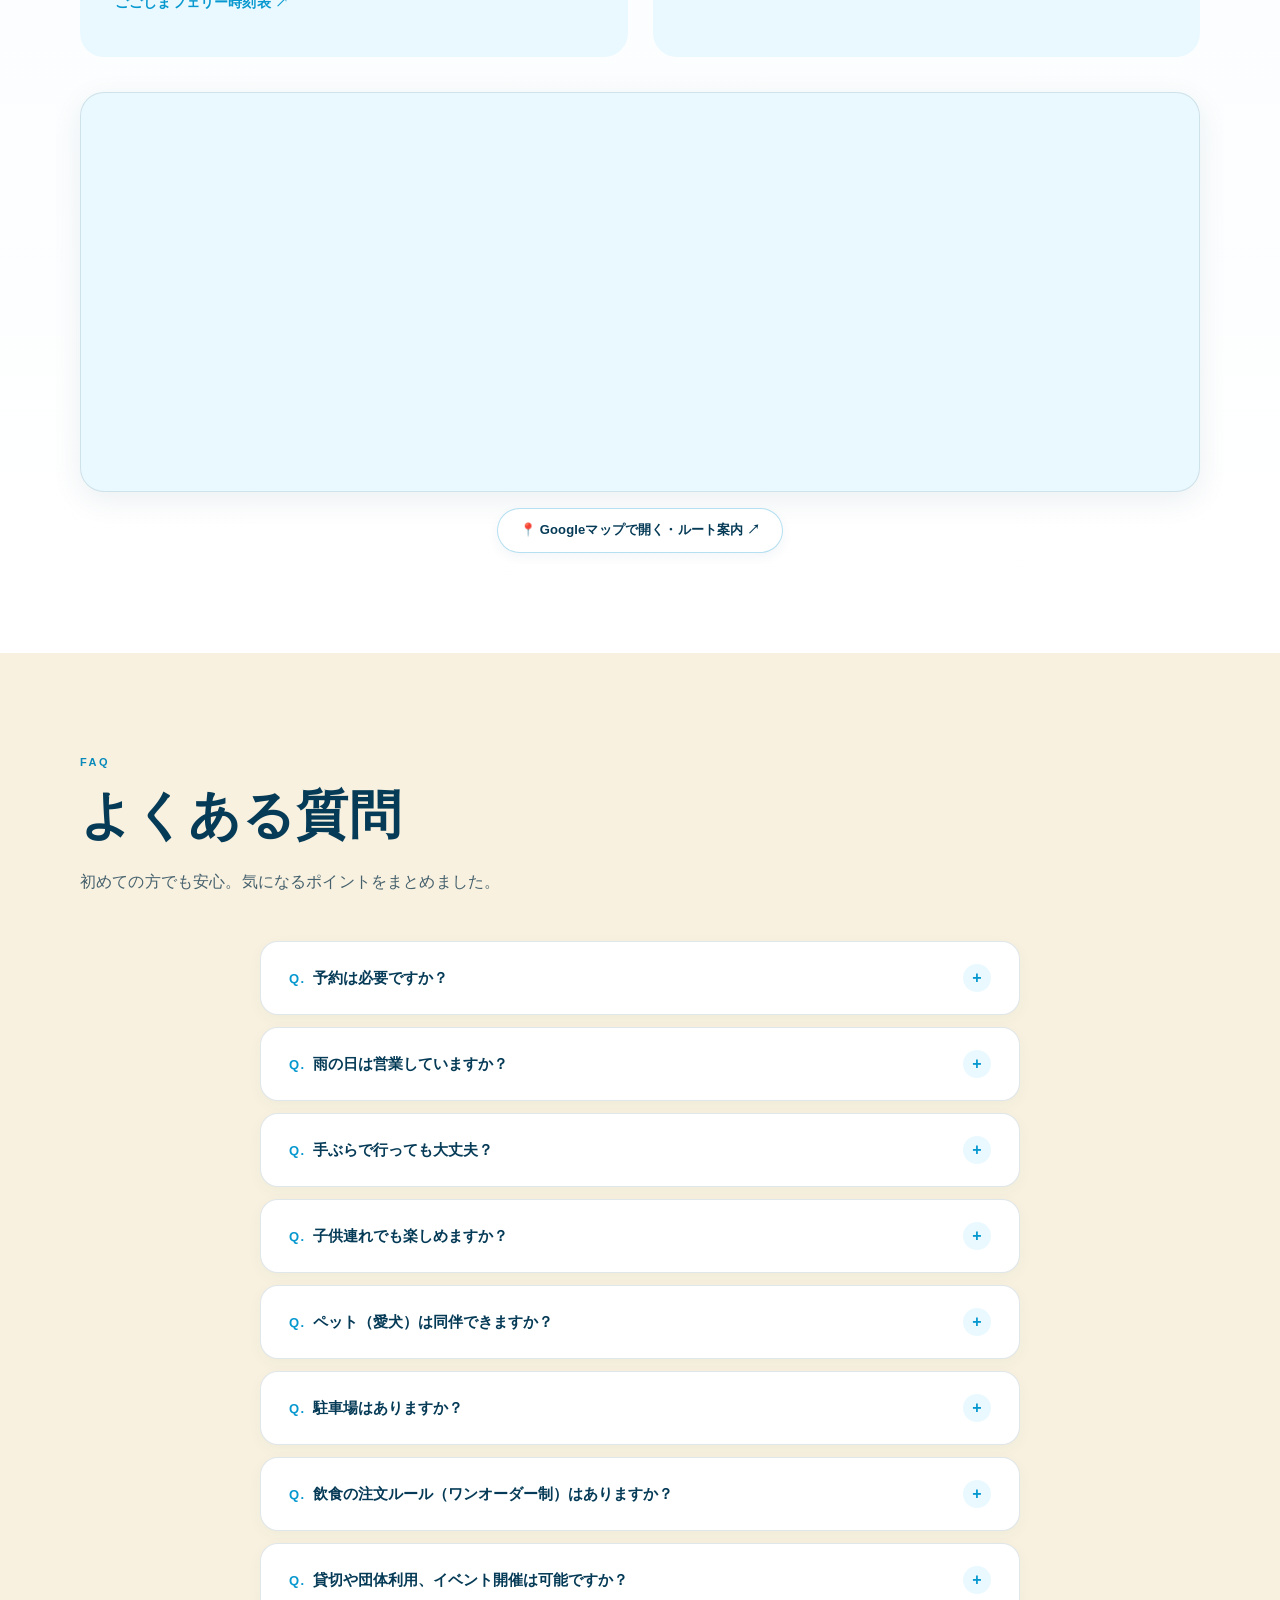
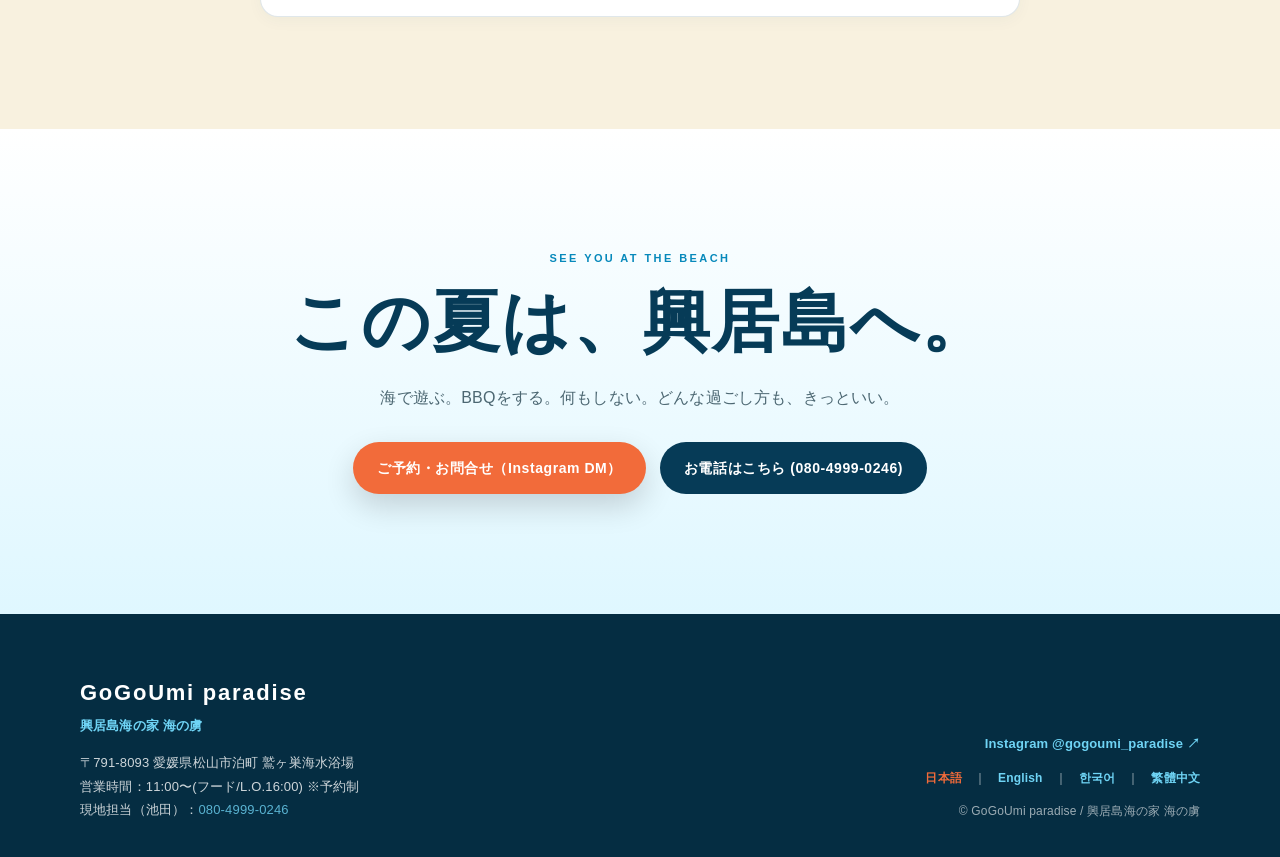
==== commit 6abaef39: "feat: 多言語対応（EN/KO/ZH）、言語切替オーバーレイUI、Cloudflare Pages向けセキュリティルーティングの追加 - 英語（en/）・韓国語（ko/）・繁体字中国語（zh/）の" ====
--- a/index.html
+++ b/index.html
@@ -8,6 +8,7 @@
   <title>GoGoUmi paradise｜海の虜 — 愛媛県松山市・興居島の海の家＆ビーチBBQ</title>
   <meta name="description"
     content="愛媛県松山市・興居島（鷲ヶ巣海水浴場）の海の家『GoGoUmi paradise（海の虜）』公式LP。高浜港からフェリーで約10〜15分。手ぶらで楽しめる海辺のBBQやひんやりアサイーボウル、愛犬同伴OK。団体貸切やイベント利用も受付中。">
+  <meta name="keywords" content="興居島,海の家,松山,愛媛,鷲ヶ巣海水浴場,BBQ,バーベキュー,GoGoUmi paradise,海の虜">
   <meta name="robots" content="index, follow">
   <link rel="canonical" href="https://gogoumi-paradise.com/">
 
@@ -40,11 +41,15 @@
     "@type": ["LocalBusiness", "Restaurant"],
     "@id": "https://gogoumi-paradise.com/#business",
     "name": "GoGoUmi paradise（海の虜）",
+    "alternateName": "興居島海の家 GoGoUmi paradise",
+    "description": "愛媛県松山市・興居島（鷲ヶ巣海水浴場）の海の家＆ビーチBBQ施設。高浜港からフェリー約10〜15分。手ぶらBBQ、アサイーボウル、愛犬同伴OK、貸切利用対応。",
     "image": "https://gogoumi-paradise.com/images/photo19.jpeg",
     "url": "https://gogoumi-paradise.com/",
     "telephone": "080-4999-0246",
     "priceRange": "¥¥",
     "servesCuisine": ["BBQ", "Cafe", "Japanese"],
+    "keywords": "興居島, 海の家, 松山, BBQ, バーベキュー, 鷲ヶ巣海水浴場, アサイーボウル, ペット可",
+    "hasMap": "https://maps.google.com/?q=%E6%84%9B%E5%A8%9E%E7%9C%8C%E6%9D%BE%E5%B1%B1%E5%B8%82%E6%Bcca%E7%94%BA%20%E9%B7%B2%E3%83%B6%E5%B7%A3%E6%B5%B7%E6%B0%B4%E6%B5%B4%E5%A0%B4",
     "address": {
       "@type": "PostalAddress",
       "streetAddress": "泊町 鷲ヶ巣海水浴場",
@@ -159,6 +164,21 @@
         <a href="#about">ABOUT</a><a href="#bbq">Beach BBQ</a><a href="#gallery">GALLERY</a><a href="#acai">ACAI</a><a
           href="#events">EVENT</a><a href="#price">PRICE</a><a href="#access">ACCESS</a><a href="#faq">FAQ</a>
       </div>
+      <div class="nav-actions">
+        <div class="lang-switcher">
+          <button type="button" class="lang-btn" aria-expanded="false" aria-haspopup="true" aria-label="言語切り替え / Select Language">
+            <span class="lang-icon">🌐</span>
+            <span class="lang-current">JP</span>
+            <span class="lang-arrow">▾</span>
+          </button>
+          <div class="lang-dropdown" role="menu">
+            <a href="./" class="lang-item active" hreflang="ja" role="menuitem">日本語 (JP)</a>
+            <a href="en/" class="lang-item" hreflang="en" role="menuitem">English (EN)</a>
+            <a href="ko/" class="lang-item" hreflang="ko" role="menuitem">한국어 (KO)</a>
+            <a href="zh/" class="lang-item" hreflang="zh-TW" role="menuitem">繁體中文 (ZH)</a>
+          </div>
+        </div>
+      </div>
     </div>
   </nav>
 
@@ -167,7 +187,12 @@
     <div class="container hero-content">
       <div>
         <div class="eyebrow">A PRIVATE BEACH DAY IN GOGOSHIMA</div>
-        <h1><img src="images/logo_white_center.png" alt="GoGoUmi paradise" class="hero-logo"><span>海の虜</span></h1>
+        <!-- SEOキーワード（興居島の海の家＆ビーチBBQ）をクローラー向けにh1へ付与（.sr-onlyで視覚デザインは100%維持） -->
+        <h1>
+          <span class="sr-only">興居島の海の家＆ビーチBBQ - </span>
+          <img src="images/logo_white_center.png" alt="興居島の海の家 GoGoUmi paradise（海の虜）" class="hero-logo">
+          <span>海の虜</span>
+        </h1>
         <p class="hero-copy">松山から少しだけ離れて、海とBBQと島時間。<br>この夏、いつもよりちょっと贅沢な一日を。</p>
         <div class="cta-row">
           <a class="btn btn-primary" href="https://www.instagram.com/gogoumi_paradise" data-reserve-link target="_blank"
@@ -482,6 +507,12 @@
       <div class="footer-right">
         <p><a href="https://www.instagram.com/gogoumi_paradise" target="_blank" rel="noopener noreferrer">Instagram
             @gogoumi_paradise ↗</a></p>
+        <div class="footer-lang">
+          <a href="./" class="active" hreflang="ja">日本語</a>｜
+          <a href="en/" hreflang="en">English</a>｜
+          <a href="ko/" hreflang="ko">한국어</a>｜
+          <a href="zh/" hreflang="zh-TW">繁體中文</a>
+        </div>
         <small>© GoGoUmi paradise / 興居島海の家 海の虜</small>
       </div>
     </div>
--- a/style.css
+++ b/style.css
@@ -14,6 +14,19 @@
       box-sizing: border-box
     }
 
+    /* スクリーンリーダー・検索クローラー向け（デザインを崩さずSEOテキストをインデックスさせる標準手法） */
+    .sr-only {
+      position: absolute;
+      width: 1px;
+      height: 1px;
+      padding: 0;
+      margin: -1px;
+      overflow: hidden;
+      clip: rect(0, 0, 0, 0);
+      white-space: nowrap;
+      border: 0;
+    }
+
     html {
       scroll-behavior: smooth
     }
@@ -116,6 +129,162 @@
 
     .scrolled .nav-links {
       color: var(--deep)
+    }
+
+    /* ==========================================================================
+       Language Switcher (多言語切り替えドロップダウン - 完全フロート型オーバーレイ)
+       ========================================================================== */
+    .nav-actions {
+      display: flex;
+      align-items: center;
+      gap: 12px;
+      flex-shrink: 0;
+    }
+
+    .lang-switcher {
+      position: relative;
+      user-select: none;
+      display: inline-flex;
+      align-items: center;
+    }
+
+    .lang-btn {
+      display: inline-flex;
+      align-items: center;
+      gap: 5px;
+      padding: 6px 12px;
+      font-size: 13px;
+      font-weight: 700;
+      color: #fff;
+      background: rgba(255, 255, 255, .2);
+      backdrop-filter: blur(8px);
+      -webkit-backdrop-filter: blur(8px);
+      border: 1px solid rgba(255, 255, 255, .45);
+      border-radius: 20px;
+      cursor: pointer;
+      transition: all .2s ease;
+      font-family: inherit;
+      line-height: 1;
+      outline: none;
+    }
+
+    .lang-btn:hover,
+    .lang-btn:focus-visible {
+      background: rgba(255, 255, 255, .32);
+      border-color: #fff;
+    }
+
+    .scrolled .lang-btn {
+      color: var(--deep);
+      background: #f1f5f9;
+      border-color: #cbd5e1;
+    }
+
+    .scrolled .lang-btn:hover,
+    .scrolled .lang-btn:focus-visible {
+      background: #e2e8f0;
+      border-color: var(--blue);
+    }
+
+    .lang-icon {
+      font-size: 13px;
+      line-height: 1;
+    }
+
+    .lang-current {
+      letter-spacing: .04em;
+    }
+
+    .lang-arrow {
+      font-size: 9px;
+      transition: transform .2s ease;
+      display: inline-block;
+    }
+
+    .lang-switcher.open .lang-arrow {
+      transform: rotate(180deg);
+    }
+
+    /* 折りたたみメニュー本体（デフォルトは display: none、開いた時のみ絶対配置オーバーレイ） */
+    .lang-dropdown {
+      display: none;
+      position: absolute;
+      top: calc(100% + 8px);
+      right: 0;
+      min-width: 140px;
+      background: #ffffff;
+      border-radius: 12px;
+      box-shadow: 0 10px 30px rgba(0, 0, 0, .22), 0 2px 8px rgba(0, 0, 0, .08);
+      border: 1px solid rgba(0, 0, 0, .08);
+      padding: 6px;
+      z-index: 9999;
+      flex-direction: column;
+      gap: 2px;
+    }
+
+    .lang-switcher.open .lang-dropdown {
+      display: flex;
+    }
+
+    .lang-item {
+      display: flex;
+      align-items: center;
+      justify-content: space-between;
+      padding: 8px 12px;
+      font-size: 13px;
+      font-weight: 600;
+      color: var(--deep);
+      text-decoration: none;
+      border-radius: 8px;
+      transition: background .15s ease, color .15s ease;
+      white-space: nowrap;
+    }
+
+    .lang-item:hover,
+    .lang-item:focus-visible {
+      background: rgba(11, 143, 190, .08);
+      color: var(--blue);
+      outline: none;
+    }
+
+    .lang-item.active {
+      color: var(--blue);
+      background: rgba(11, 143, 190, .12);
+      font-weight: 800;
+    }
+
+    .lang-item.active::after {
+      content: '✓';
+      font-size: 12px;
+      margin-left: 8px;
+      color: var(--blue);
+    }
+
+    /* フッター言語切り替えリスト */
+    .footer-lang {
+      display: flex;
+      align-items: center;
+      gap: 12px;
+      margin-top: 12px;
+      font-size: 12px;
+      color: rgba(255, 255, 255, .7);
+      flex-wrap: wrap;
+    }
+
+    .footer-lang a {
+      color: rgba(255, 255, 255, .8);
+      text-decoration: none;
+      transition: color .2s;
+    }
+
+    .footer-lang a:hover {
+      color: #fff;
+      text-decoration: underline;
+    }
+
+    .footer-lang a.active {
+      color: var(--accent);
+      font-weight: 700;
     }
 
     .hero {
@@ -1054,7 +1223,7 @@
 
     @media(max-width:800px) {
       .nav-inner {
-        justify-content: flex-start;
+        justify-content: space-between;
       }
 
       .nav-links {
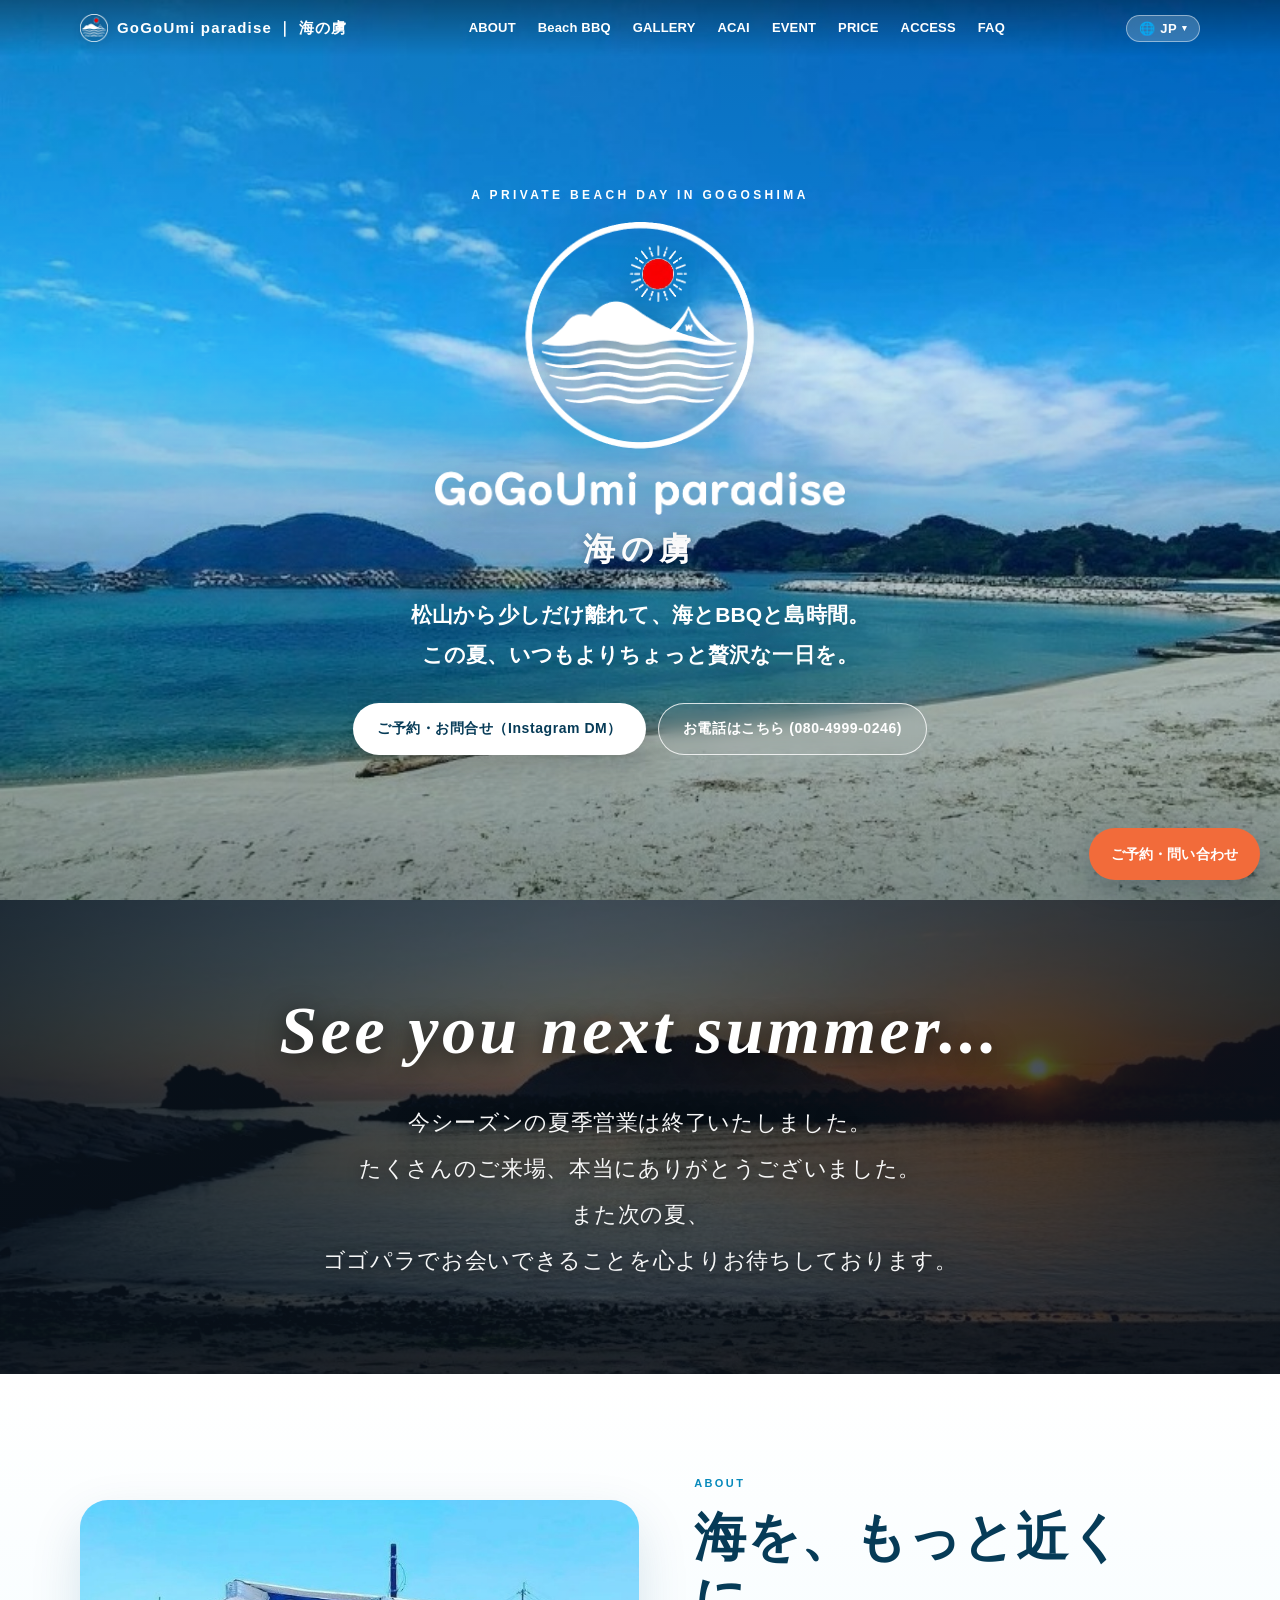
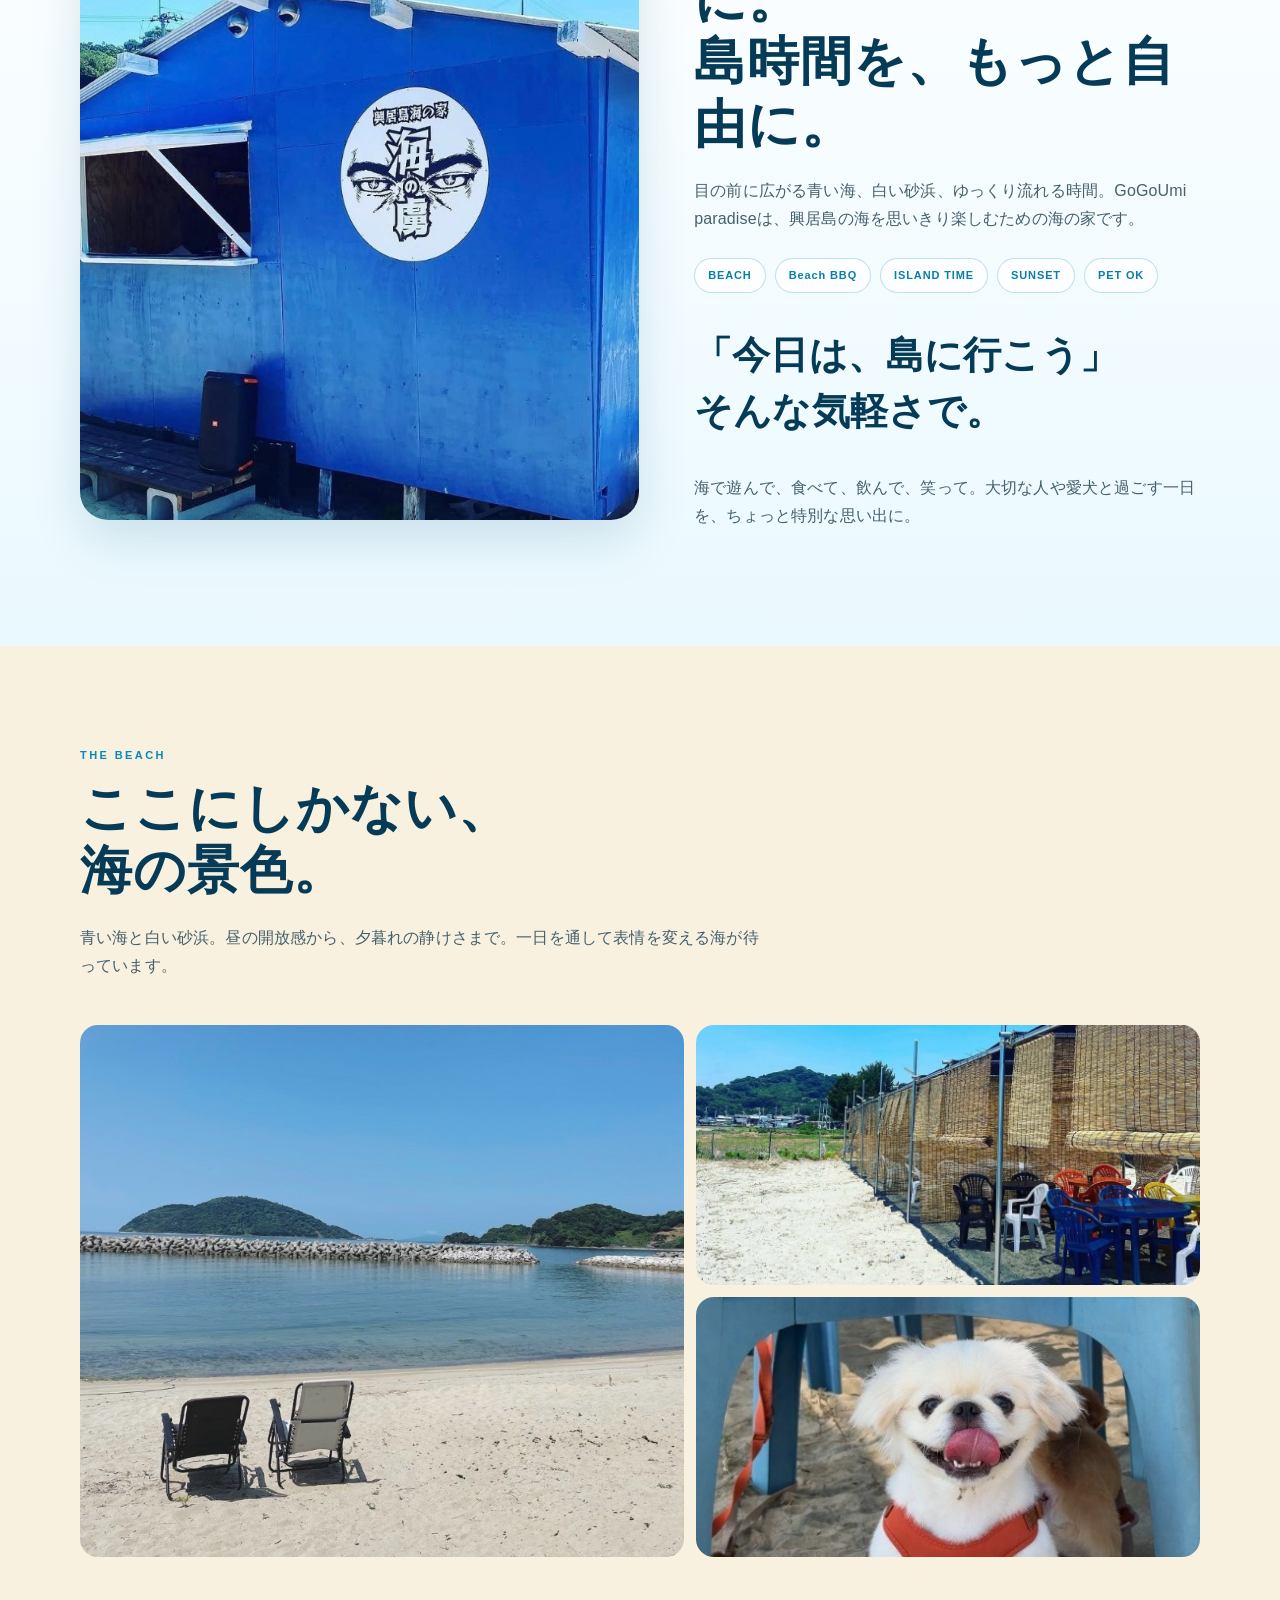
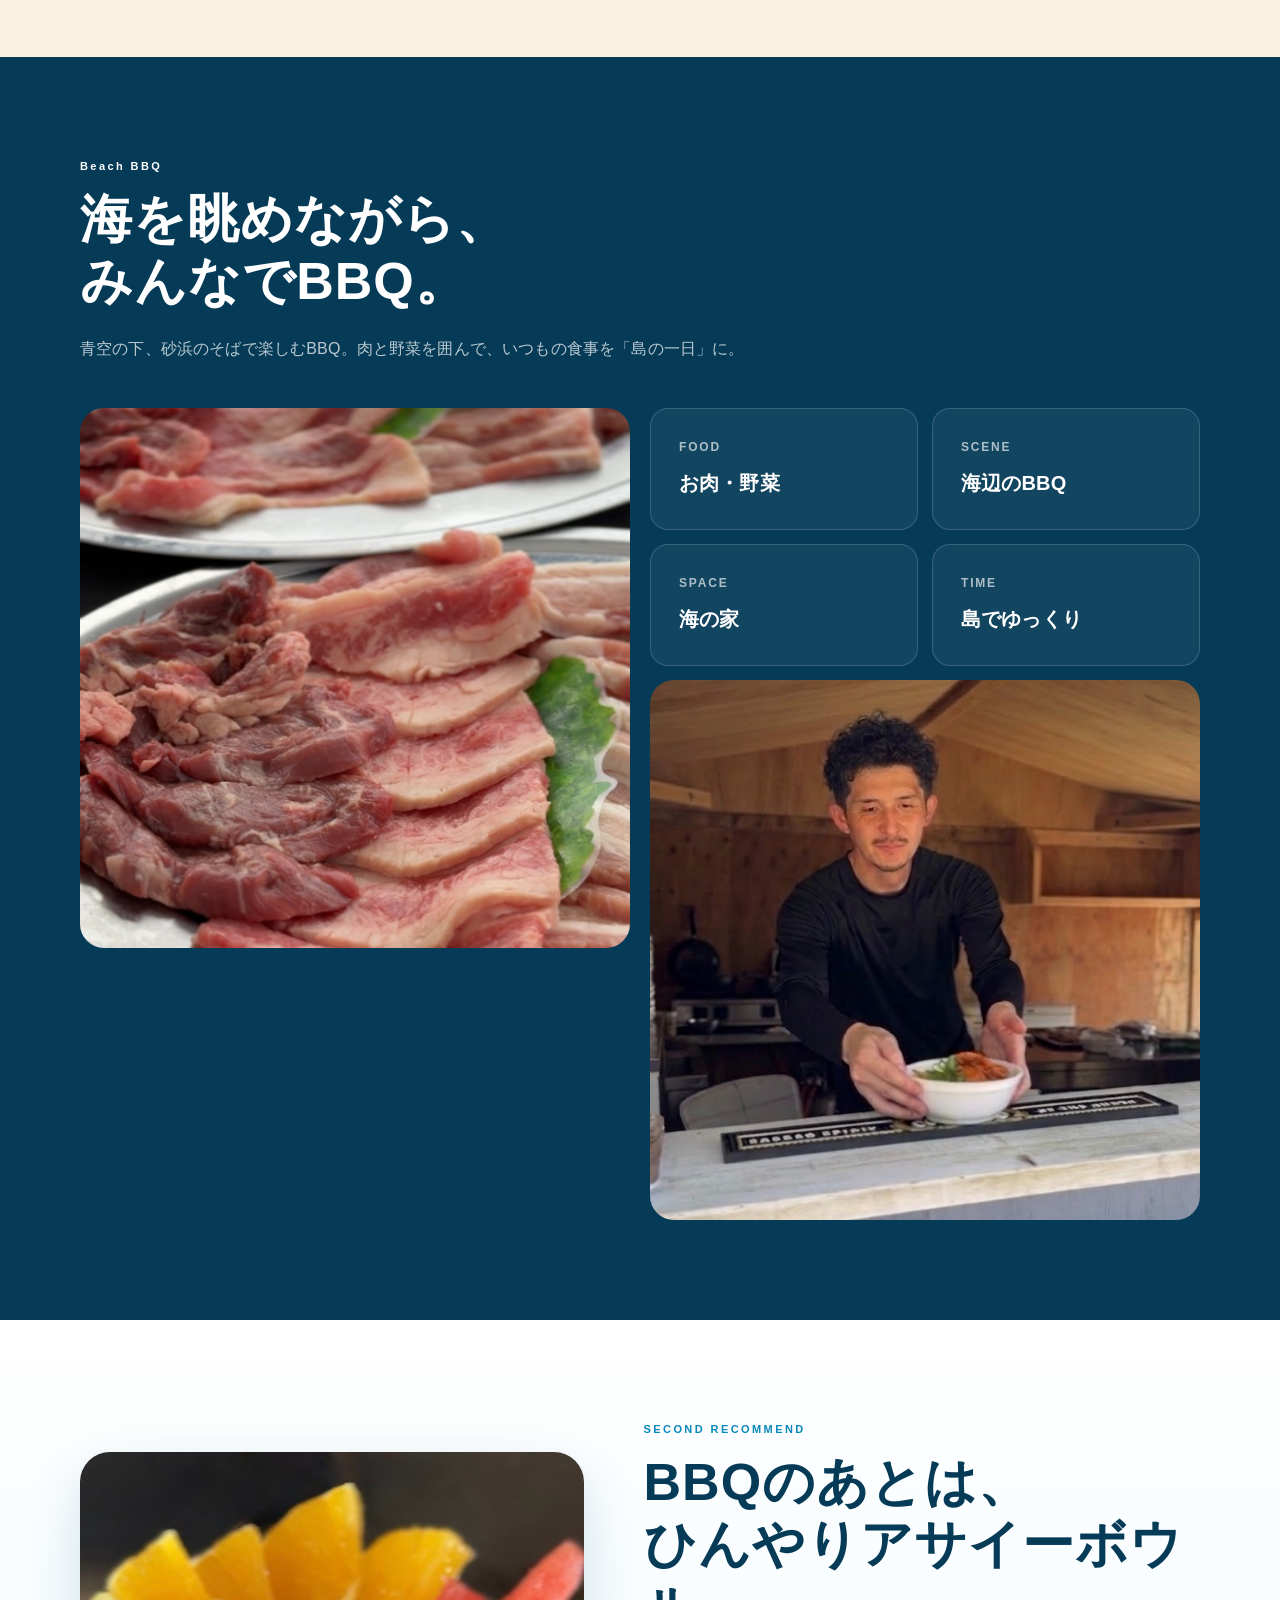
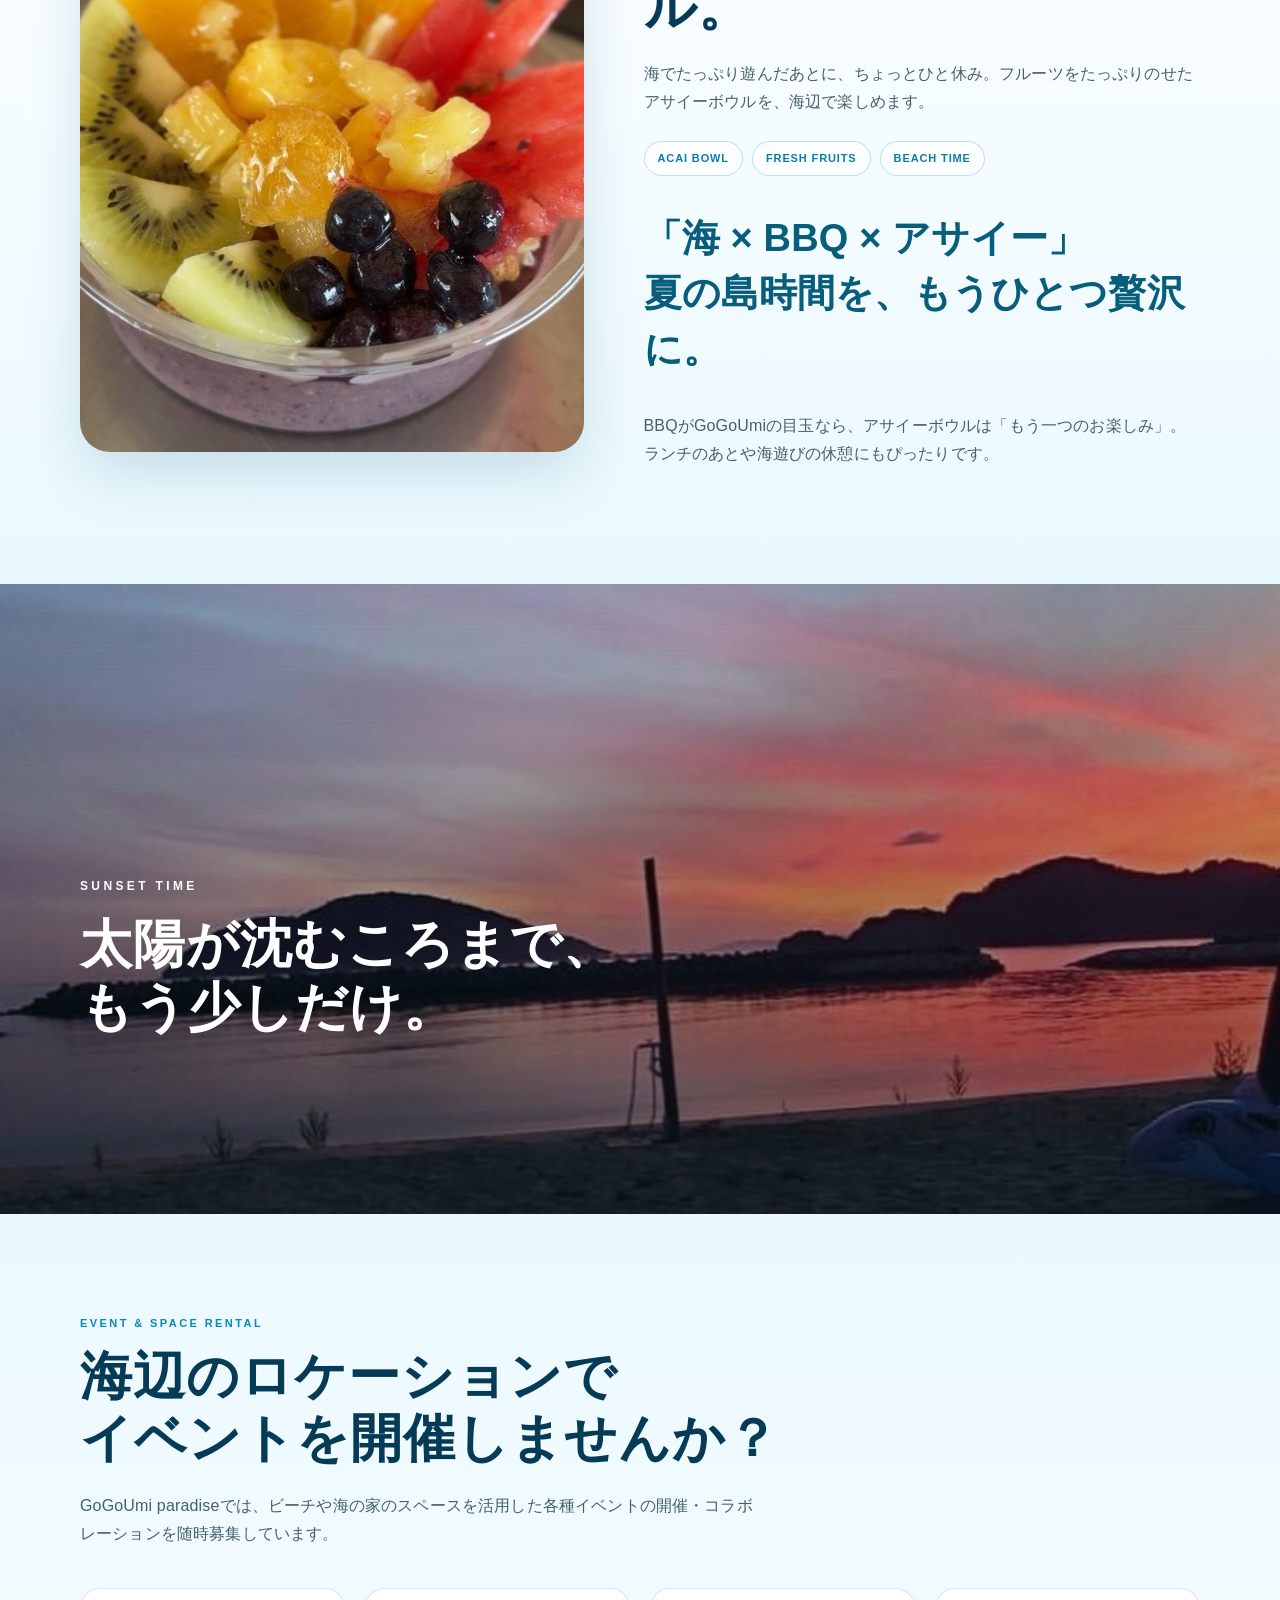
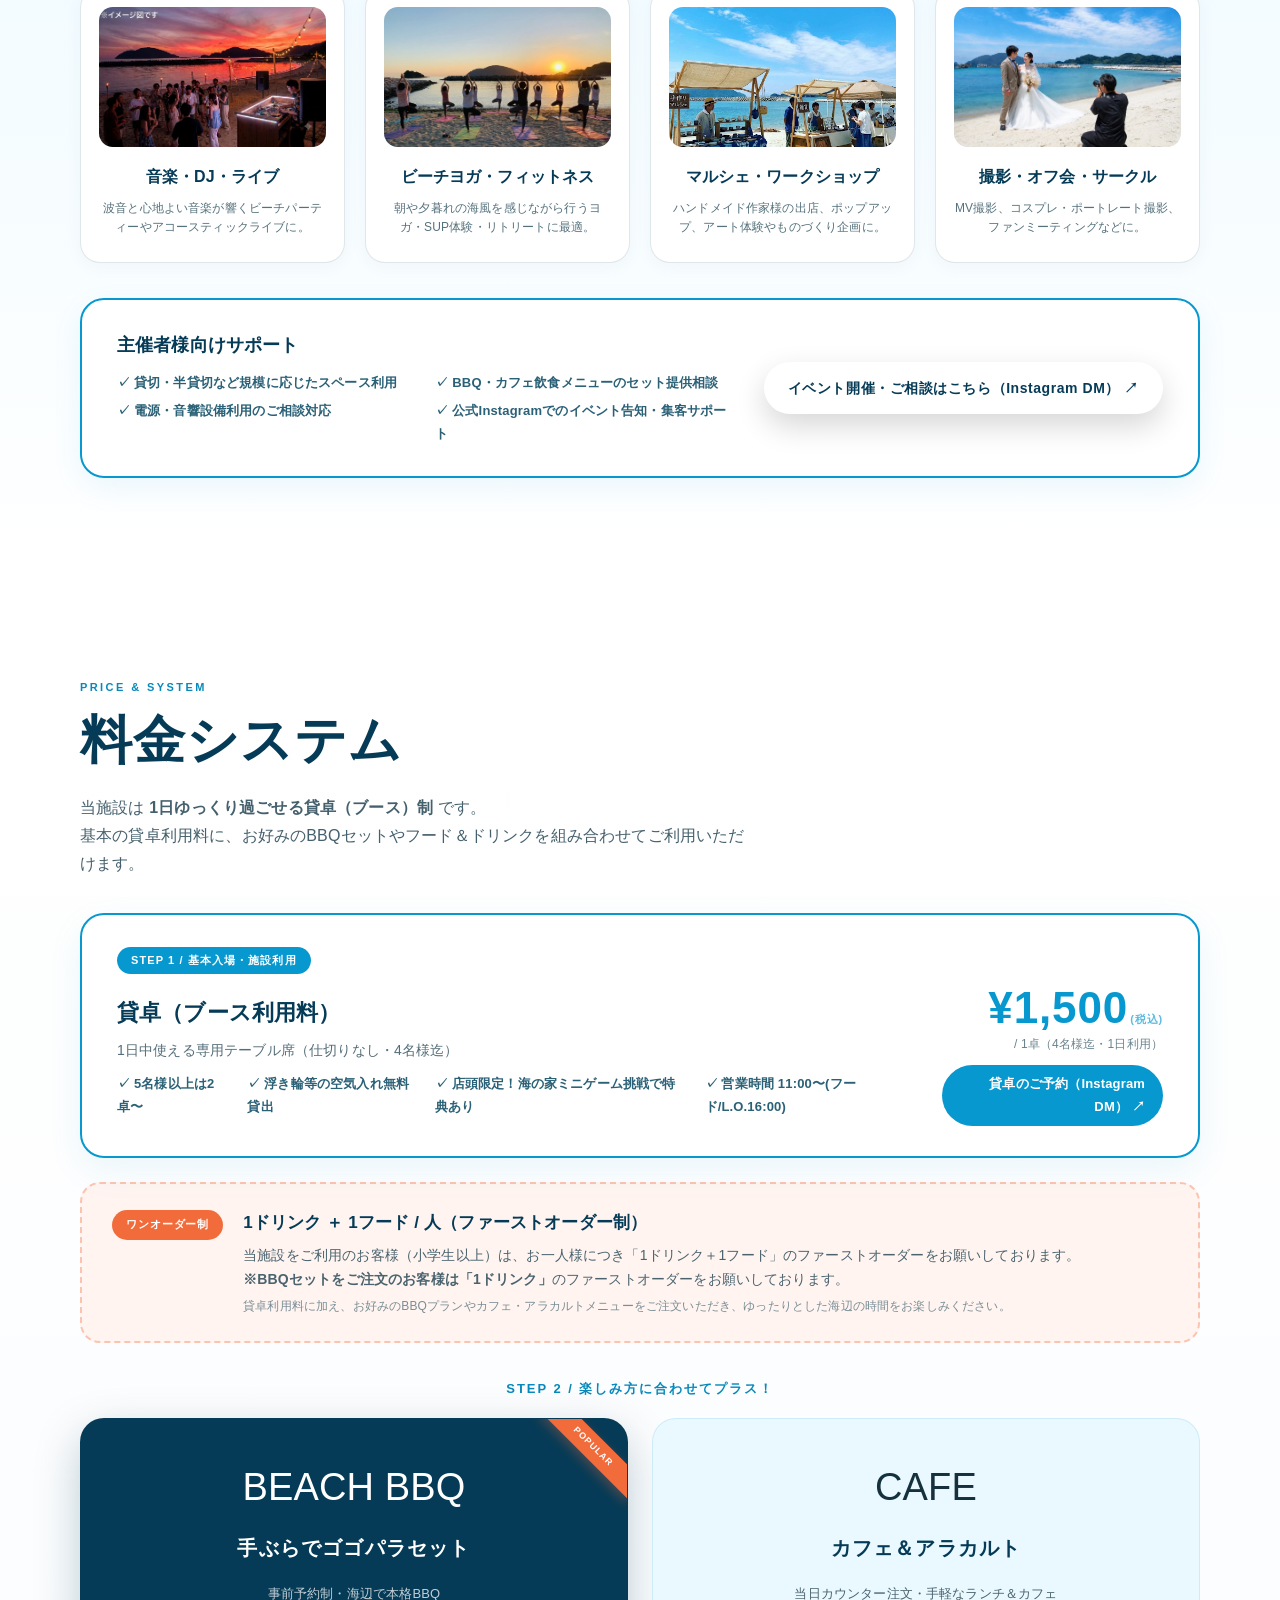
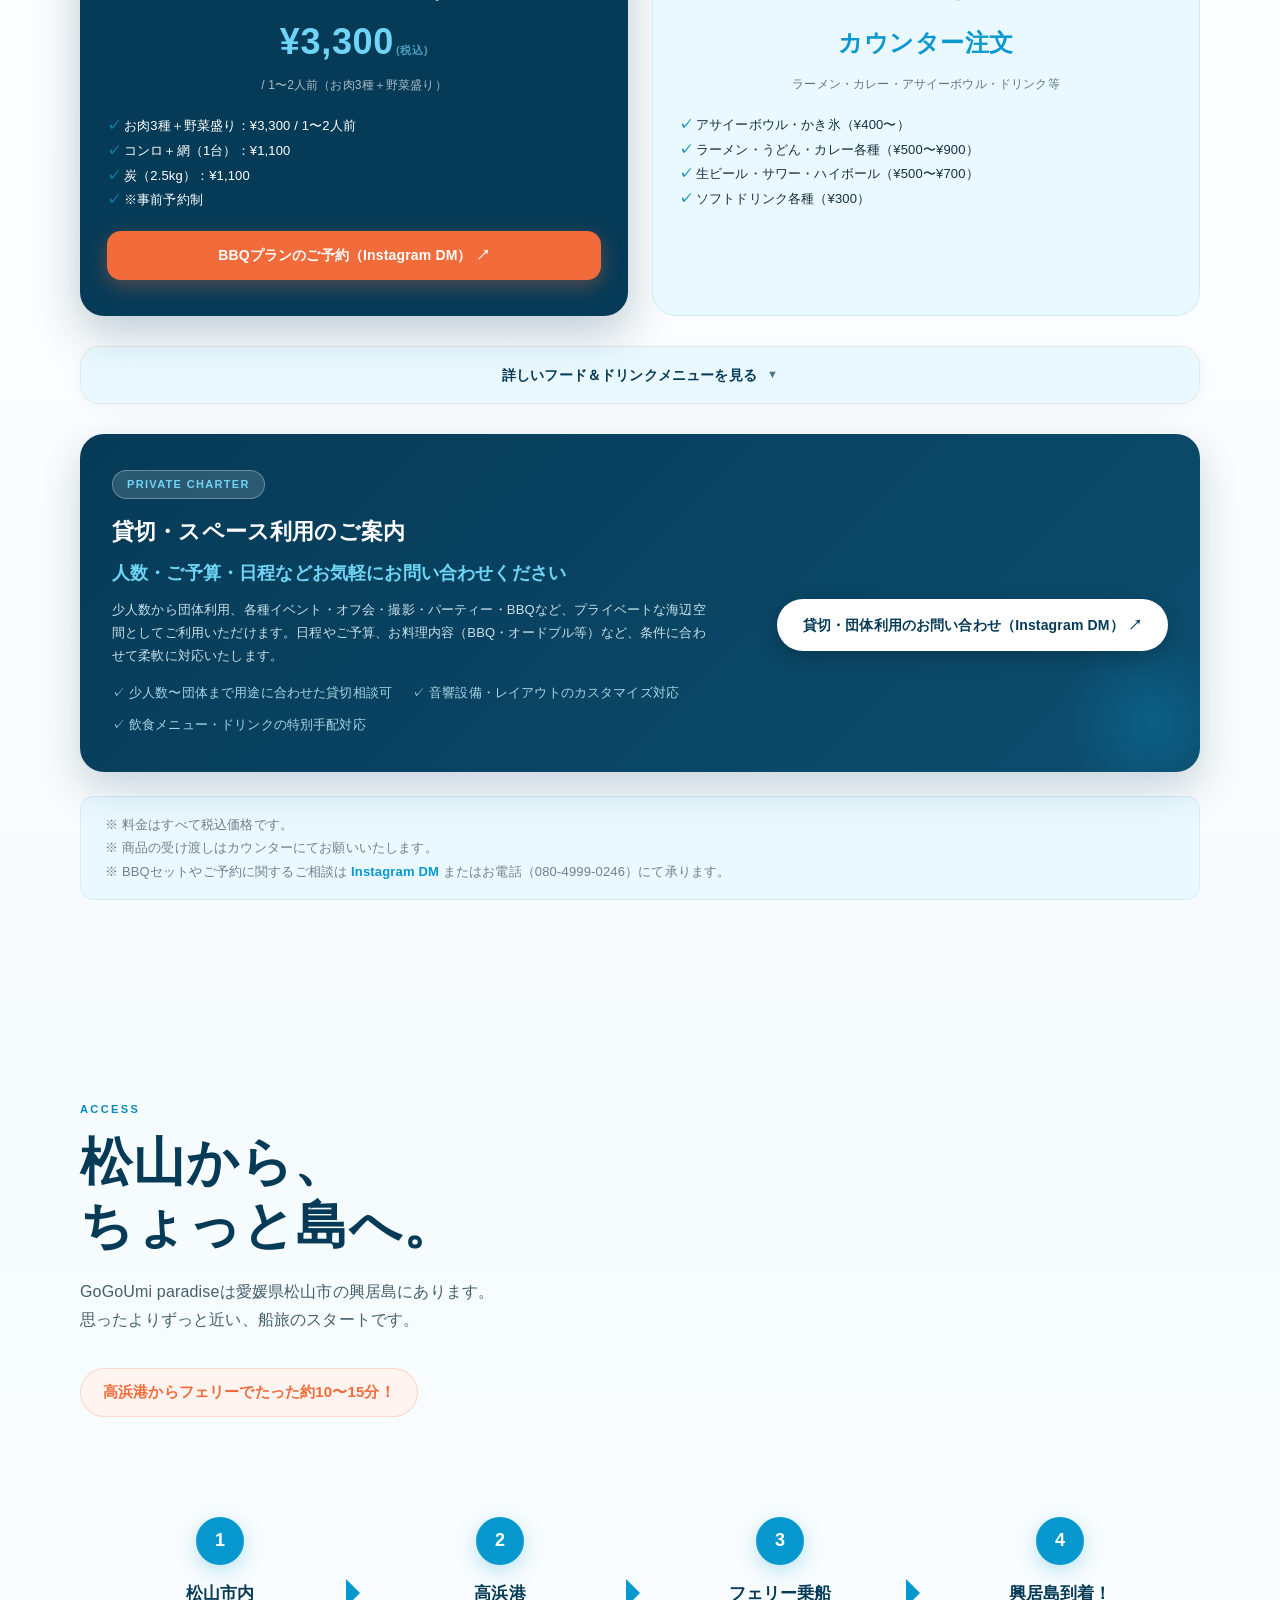
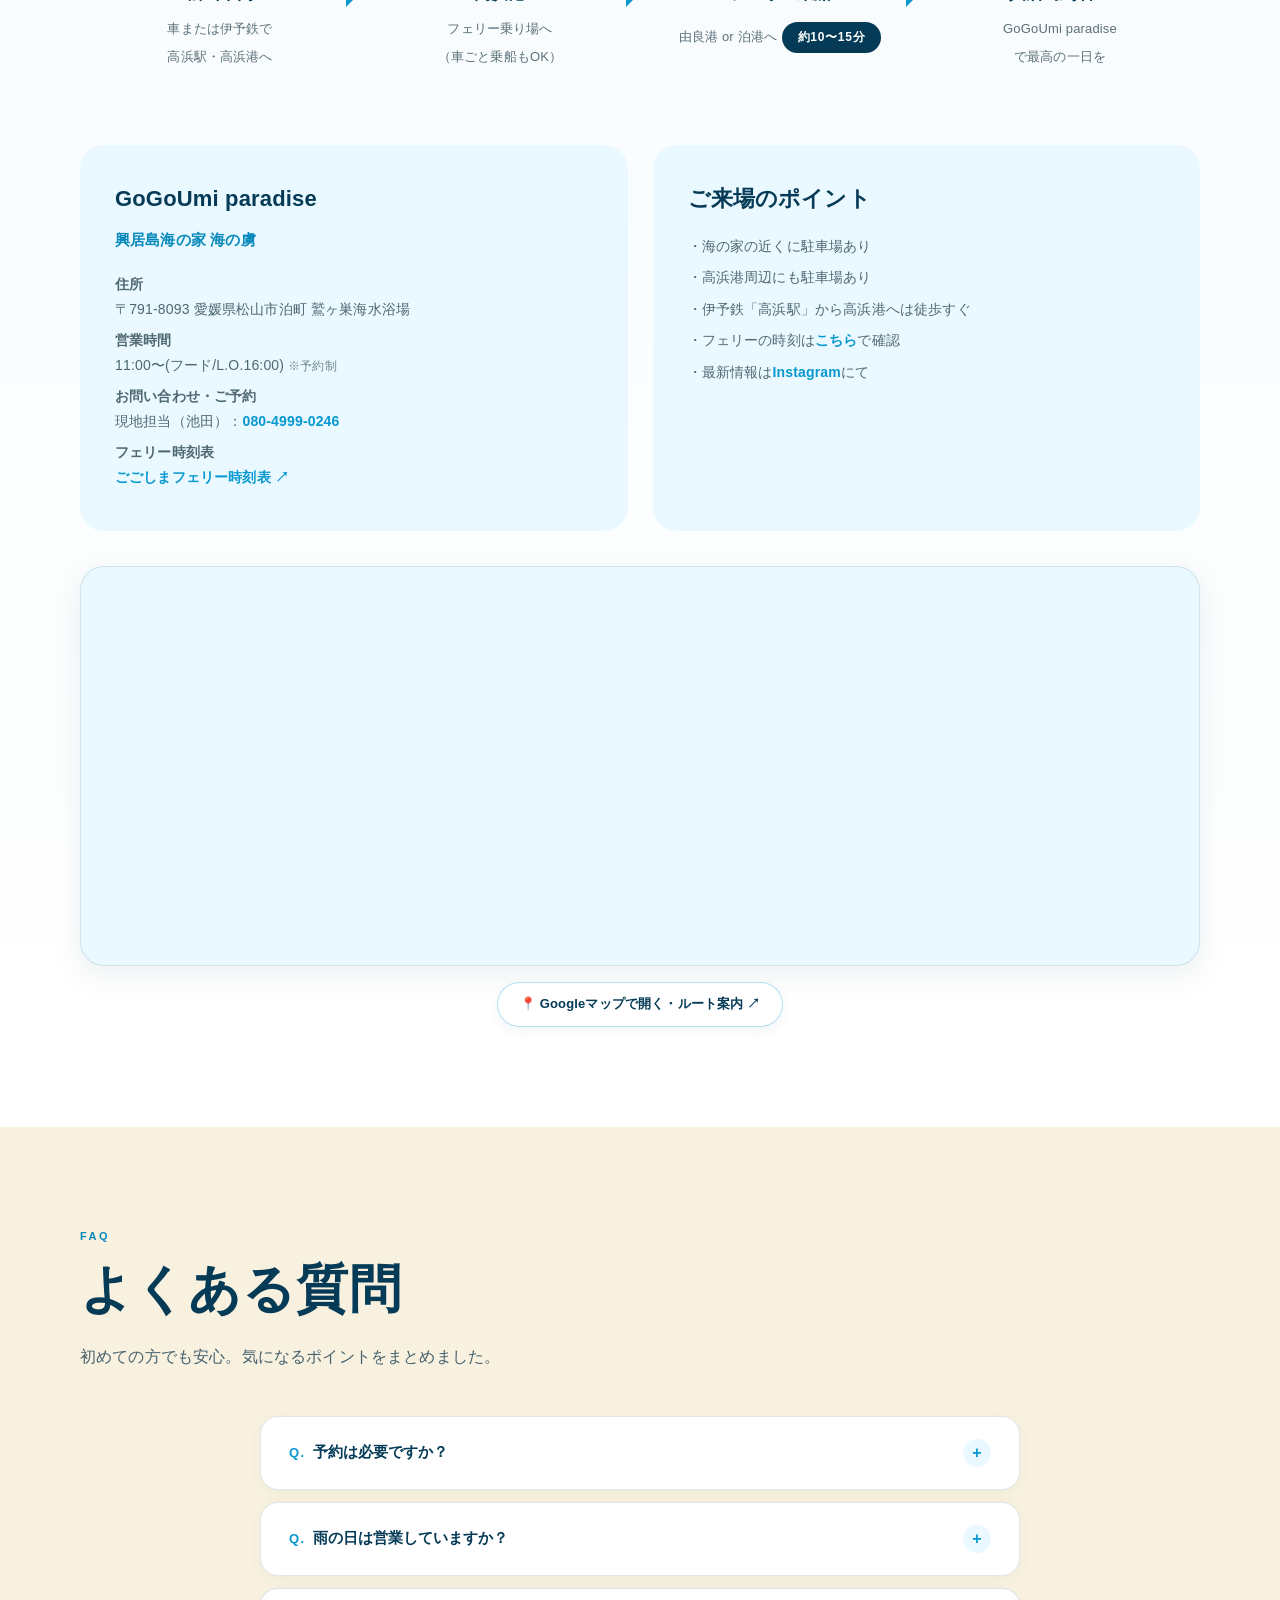
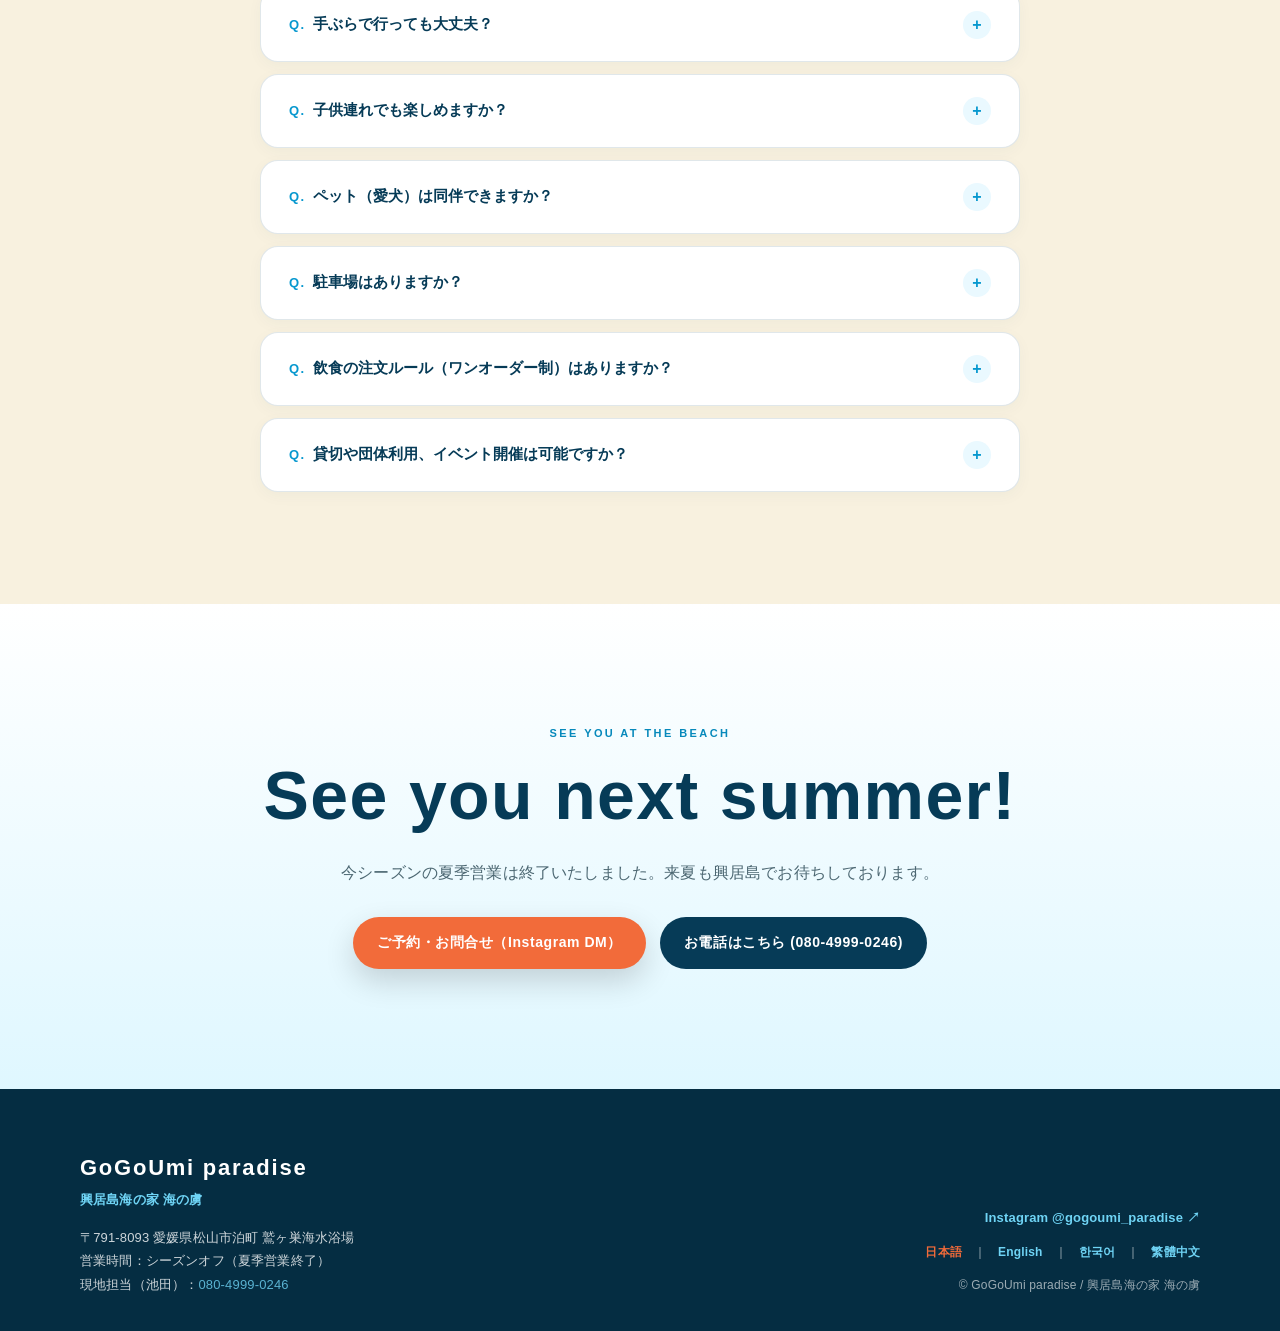
==== commit fb10b9e4: "feat: シーズンオフ対応（夕日バナー新設、GALLERYレイアウト調整、多言語対応）" ====
--- a/index.html
+++ b/index.html
@@ -11,6 +11,11 @@
   <meta name="keywords" content="興居島,海の家,松山,愛媛,鷲ヶ巣海水浴場,BBQ,バーベキュー,GoGoUmi paradise,海の虜">
   <meta name="robots" content="index, follow">
   <link rel="canonical" href="https://gogoumi-paradise.com/">
+  <link rel="alternate" hreflang="ja" href="https://gogoumi-paradise.com/">
+  <link rel="alternate" hreflang="en" href="https://gogoumi-paradise.com/en/">
+  <link rel="alternate" hreflang="zh-TW" href="https://gogoumi-paradise.com/zh/">
+  <link rel="alternate" hreflang="ko" href="https://gogoumi-paradise.com/ko/">
+  <link rel="alternate" hreflang="x-default" href="https://gogoumi-paradise.com/">
 
   <!-- OGP / SNS Meta Tags -->
   <meta property="og:type" content="website">
@@ -31,7 +36,7 @@
 
   <link rel="icon" type="image/jpeg" href="images/logo.jpeg">
   <link rel="apple-touch-icon" href="images/logo.jpeg">
-  <link rel="stylesheet" href="style.css">
+  <link rel="stylesheet" href="style.css?v=20260829_02">
 
   <!-- 構造化データ (Schema.org / JSON-LD) -->
   <!-- 1. 店舗情報 (LocalBusiness / Restaurant) -->
@@ -187,7 +192,6 @@
     <div class="container hero-content">
       <div>
         <div class="eyebrow">A PRIVATE BEACH DAY IN GOGOSHIMA</div>
-        <!-- SEOキーワード（興居島の海の家＆ビーチBBQ）をクローラー向けにh1へ付与（.sr-onlyで視覚デザインは100%維持） -->
         <h1>
           <span class="sr-only">興居島の海の家＆ビーチBBQ - </span>
           <img src="images/logo_white_center.png" alt="興居島の海の家 GoGoUmi paradise（海の虜）" class="hero-logo">
@@ -202,6 +206,22 @@
       </div>
     </div>
   </header>
+
+  <section class="offseason-section">
+    <div class="offseason-bg">
+      <img src="images/photo20.jpeg" alt="興居島の美しい夕日と砂浜" loading="lazy" decoding="async">
+    </div>
+    <div class="offseason-overlay"></div>
+    <div class="offseason-content">
+      <h2 class="offseason-title">See you next summer...</h2>
+      <p class="offseason-desc">
+        <span>今シーズンの夏季営業は終了いたしました。</span><br>
+        <span>たくさんのご来場、</span><span>本当にありがとうございました。</span><br>
+        <span>また次の夏、</span><br>
+        <span>ゴゴパラでお会いできることを</span><span>心よりお待ちしております。</span>
+      </p>
+    </div>
+  </section>
 
   <main>
     <section class="intro" id="about">
@@ -230,7 +250,6 @@
           <div class="g g1"><img src="images/photo14.jpeg" alt="砂浜のビーチチェアと青い海" loading="lazy" decoding="async"></div>
           <div class="g g2"><img src="images/photo15.jpeg" alt="海の家のすだれとテラス席" loading="lazy" decoding="async"></div>
           <div class="g g3"><img src="images/dog.jpeg" alt="海辺で一緒に過ごす愛犬" loading="lazy" decoding="async"></div>
-          <div class="g g4"><img src="images/photo20.jpeg" alt="夕暮れ・サンセットの砂浜" loading="lazy" decoding="async"></div>
         </div>
       </div>
     </section>
@@ -284,18 +303,14 @@
     </section>
 
     <!-- ====== EVENT RECRUITMENT ====== -->
-    <!-- ※ イベント募集内容の変更は「prices.js」の eventRecruit を編集してください -->
     <section class="events" id="events">
       <div class="container">
-        <!-- prices.js から自動描画されます -->
       </div>
     </section>
 
     <!-- ====== PRICE ====== -->
-    <!-- ※ 料金・メニュー・予約URLの変更は「prices.js」を編集してください -->
     <section class="price" id="price">
       <div class="container">
-        <!-- prices.js から自動描画されます -->
       </div>
     </section>
 
@@ -481,8 +496,8 @@
     <section class="final">
       <div class="container">
         <div class="kicker">SEE YOU AT THE BEACH</div>
-        <h2>この夏は、興居島へ。</h2>
-        <p>海で遊ぶ。BBQをする。何もしない。どんな過ごし方も、きっといい。</p>
+        <h2>See you next summer!</h2>
+        <p>今シーズンの夏季営業は終了いたしました。来夏も興居島でお待ちしております。</p>
         <div class="final-actions">
           <a class="btn btn-primary btn-accent" href="https://www.instagram.com/gogoumi_paradise" data-reserve-link
             target="_blank" rel="noopener noreferrer">ご予約・お問合せ（Instagram DM）</a>
@@ -500,7 +515,7 @@
         <div class="footer-sub">興居島海の家 海の虜</div>
         <p class="footer-info">
           〒791-8093 愛媛県松山市泊町 鷲ヶ巣海水浴場<br>
-          営業時間：11:00〜(フード/L.O.16:00) ※予約制<br>
+          営業時間：シーズンオフ（夏季営業終了）<br>
           現地担当（池田）：<a href="tel:08049990246">080-4999-0246</a>
         </p>
       </div>
@@ -526,9 +541,8 @@
     </a>
   </div>
 
-  <!-- 料金・予約設定ファイル（非エンジニアでもここから簡単に編集可能） -->
-  <script src="prices.js" defer></script>
-  <script src="app.js" defer></script>
+  <script src="prices.js?v=20260829_02" defer></script>
+  <script src="app.js?v=20260829_02" defer></script>
 </body>
 
 </html>
--- a/style.css
+++ b/style.css
@@ -462,7 +462,7 @@
 
     .gallery-grid {
       display: grid;
-      grid-template-columns: 1.2fr .8fr .8fr;
+      grid-template-columns: 1.2fr 1fr;
       grid-template-rows: 260px 260px;
       gap: 12px;
       margin-top: 45px
@@ -470,10 +470,6 @@
 
     .gallery-grid .g1 {
       grid-row: span 2
-    }
-
-    .gallery-grid .g4 {
-      grid-column: 2 / span 2
     }
 
     .g {
@@ -1277,15 +1273,11 @@
 
       .gallery-grid {
         grid-template-columns: 1fr 1fr;
-        grid-template-rows: 220px 220px 220px
+        grid-template-rows: 220px 220px;
       }
 
       .gallery-grid .g1 {
         grid-row: span 2
-      }
-
-      .gallery-grid .g4 {
-        grid-column: 1 / span 2
       }
 
       .bbq-grid .photo {
@@ -1369,15 +1361,11 @@
 
       .gallery-grid {
         grid-template-columns: 1fr;
-        grid-template-rows: 260px 200px 200px 200px
+        grid-template-rows: 260px 200px 200px;
       }
 
       .gallery-grid .g1 {
         grid-row: span 1
-      }
-
-      .gallery-grid .g4 {
-        grid-column: 1
       }
 
       .float-bar {
@@ -1488,7 +1476,7 @@
     }
 
     /* ==============================================================================
-     * ユーティリティ・インラインスタイルの共通クラス化 (Task 7 リファクタリング)
+     * ユーティリティ・共通クラス定義
      * ============================================================================== */
     .bbq-sub-photo {
       height: 330px;
@@ -1925,5 +1913,113 @@
       }
     }
 
-
-
+    /* ==========================================================================
+       Off-season Banner & Disabled Button Styles
+       ========================================================================== */
+    .offseason-section {
+      position: relative;
+      min-height: 440px;
+      display: flex;
+      align-items: center;
+      justify-content: center;
+      text-align: center;
+      color: #fff;
+      overflow: hidden;
+      padding: 90px 20px;
+    }
+
+    .offseason-bg {
+      position: absolute;
+      inset: 0;
+      z-index: 1;
+    }
+
+    .offseason-bg img {
+      width: 100%;
+      height: 100%;
+      object-fit: cover;
+      object-position: center 60%;
+      filter: brightness(0.72) contrast(1.08);
+      transform: scale(1.02);
+    }
+
+    .offseason-overlay {
+      position: absolute;
+      inset: 0;
+      z-index: 2;
+      background: radial-gradient(circle at center, rgba(16, 32, 48, 0.45) 0%, rgba(10, 20, 32, 0.78) 100%);
+    }
+
+    .offseason-content {
+      position: relative;
+      z-index: 3;
+      max-width: 760px;
+      margin: 0 auto;
+      padding: 0 16px;
+    }
+
+    .offseason-title {
+      font-family: 'Playfair Display', Georgia, 'Times New Roman', serif;
+      font-size: clamp(40px, 6.5vw, 68px);
+      font-weight: 700;
+      font-style: italic;
+      letter-spacing: .05em;
+      line-height: 1.2;
+      margin-bottom: 28px;
+      color: #ffffff;
+      text-shadow: 0 4px 24px rgba(0, 0, 0, .75);
+    }
+
+    .offseason-desc {
+      font-size: clamp(16px, 2.2vw, 22px);
+      line-height: 2.1;
+      color: rgba(255, 255, 255, .96);
+      text-shadow: 0 2px 14px rgba(0, 0, 0, .7);
+      margin: 0 auto;
+      font-weight: 500;
+      letter-spacing: .03em;
+      word-break: keep-all;
+      overflow-wrap: break-word;
+    }
+
+    .offseason-desc span {
+      display: inline-block;
+    }
+
+    .offseason-badge {
+      display: inline-block;
+      margin-top: 26px;
+      padding: 7px 20px;
+      border-radius: 999px;
+      background: rgba(255, 255, 255, .15);
+      backdrop-filter: blur(8px);
+      -webkit-backdrop-filter: blur(8px);
+      border: 1px solid rgba(255, 255, 255, .3);
+      font-size: 13px;
+      letter-spacing: .08em;
+      font-weight: 700;
+      color: #fff;
+    }
+
+    /* Disabled button styles for off-season */
+    .btn-disabled,
+    a.btn-disabled {
+      background: rgba(148, 163, 184, 0.45) !important;
+      color: rgba(255, 255, 255, 0.75) !important;
+      border-color: rgba(255, 255, 255, 0.25) !important;
+      cursor: not-allowed !important;
+      pointer-events: none !important;
+      box-shadow: none !important;
+      transform: none !important;
+      filter: grayscale(0.8);
+      user-select: none;
+    }
+
+    .float-reserve.btn-disabled {
+      background: #64748b !important;
+      color: #cbd5e1 !important;
+      box-shadow: 0 6px 20px rgba(0, 0, 0, .25) !important;
+    }
+
+
+
